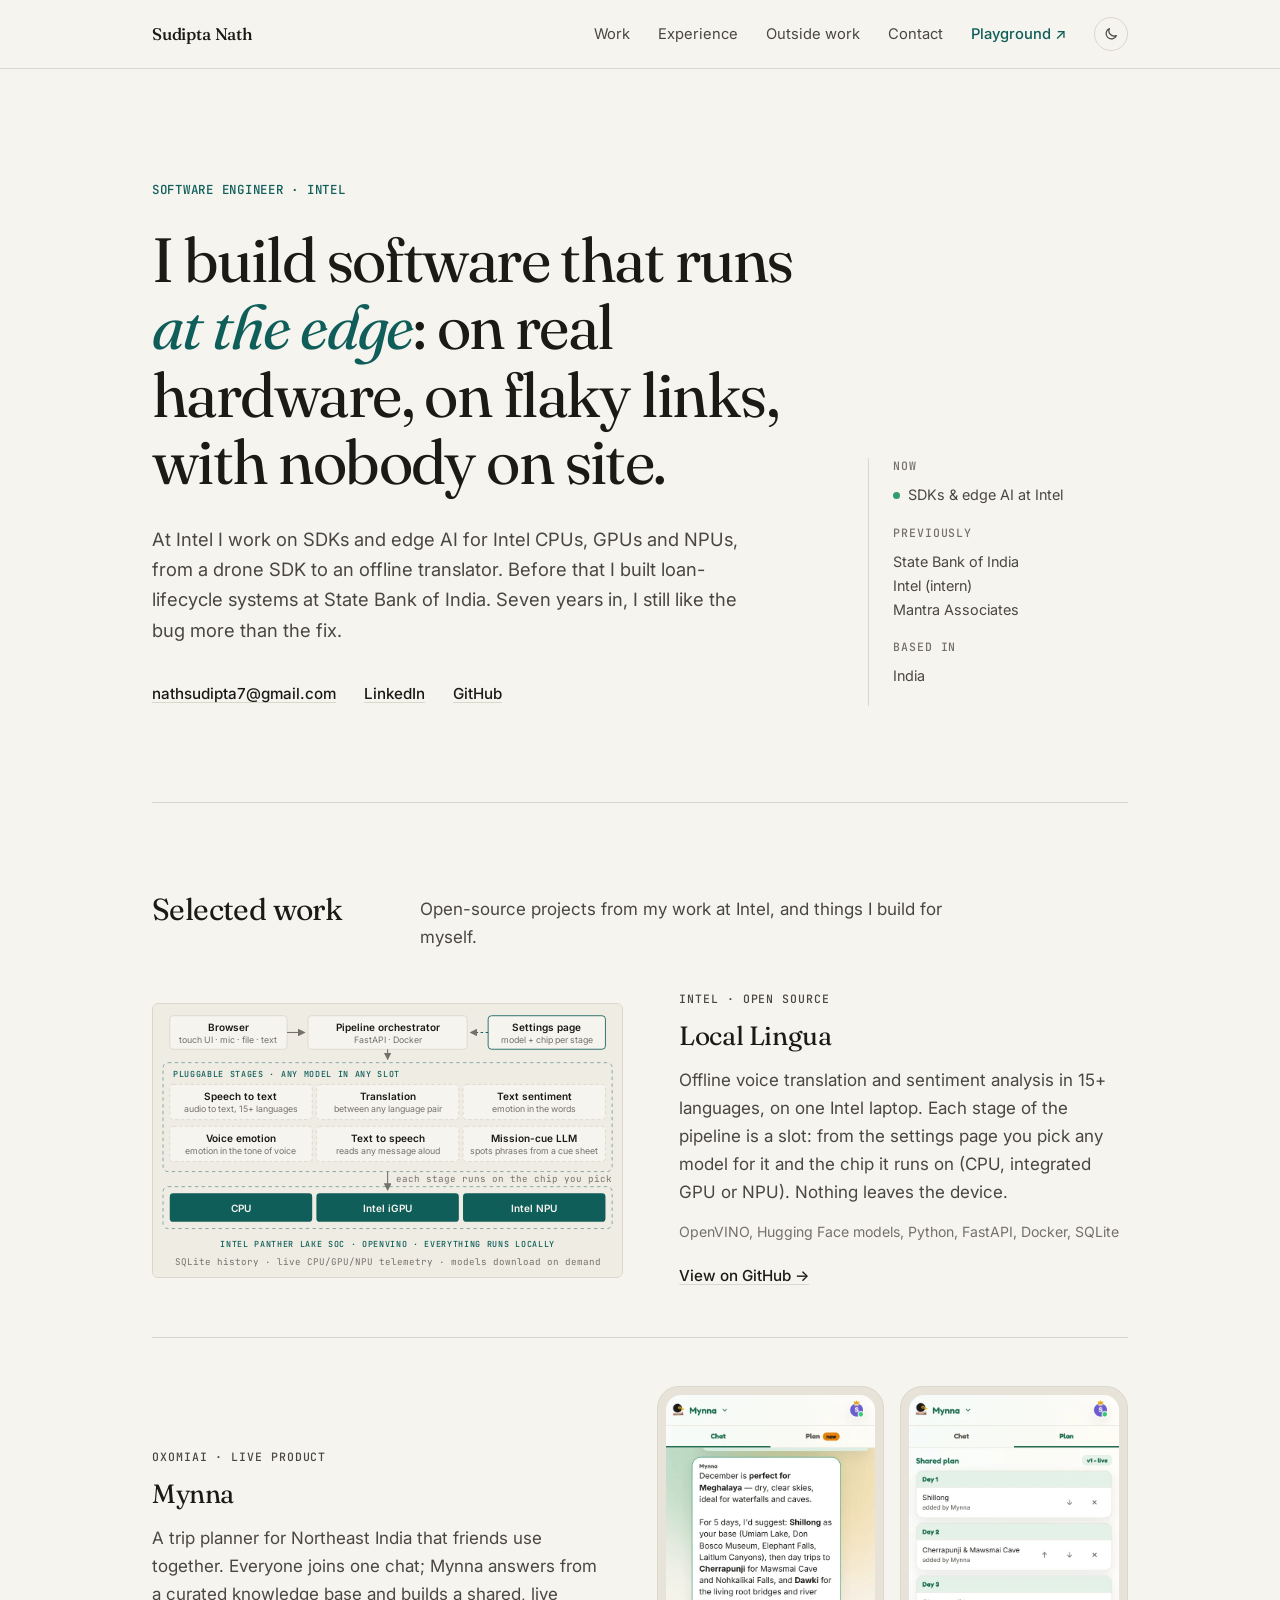
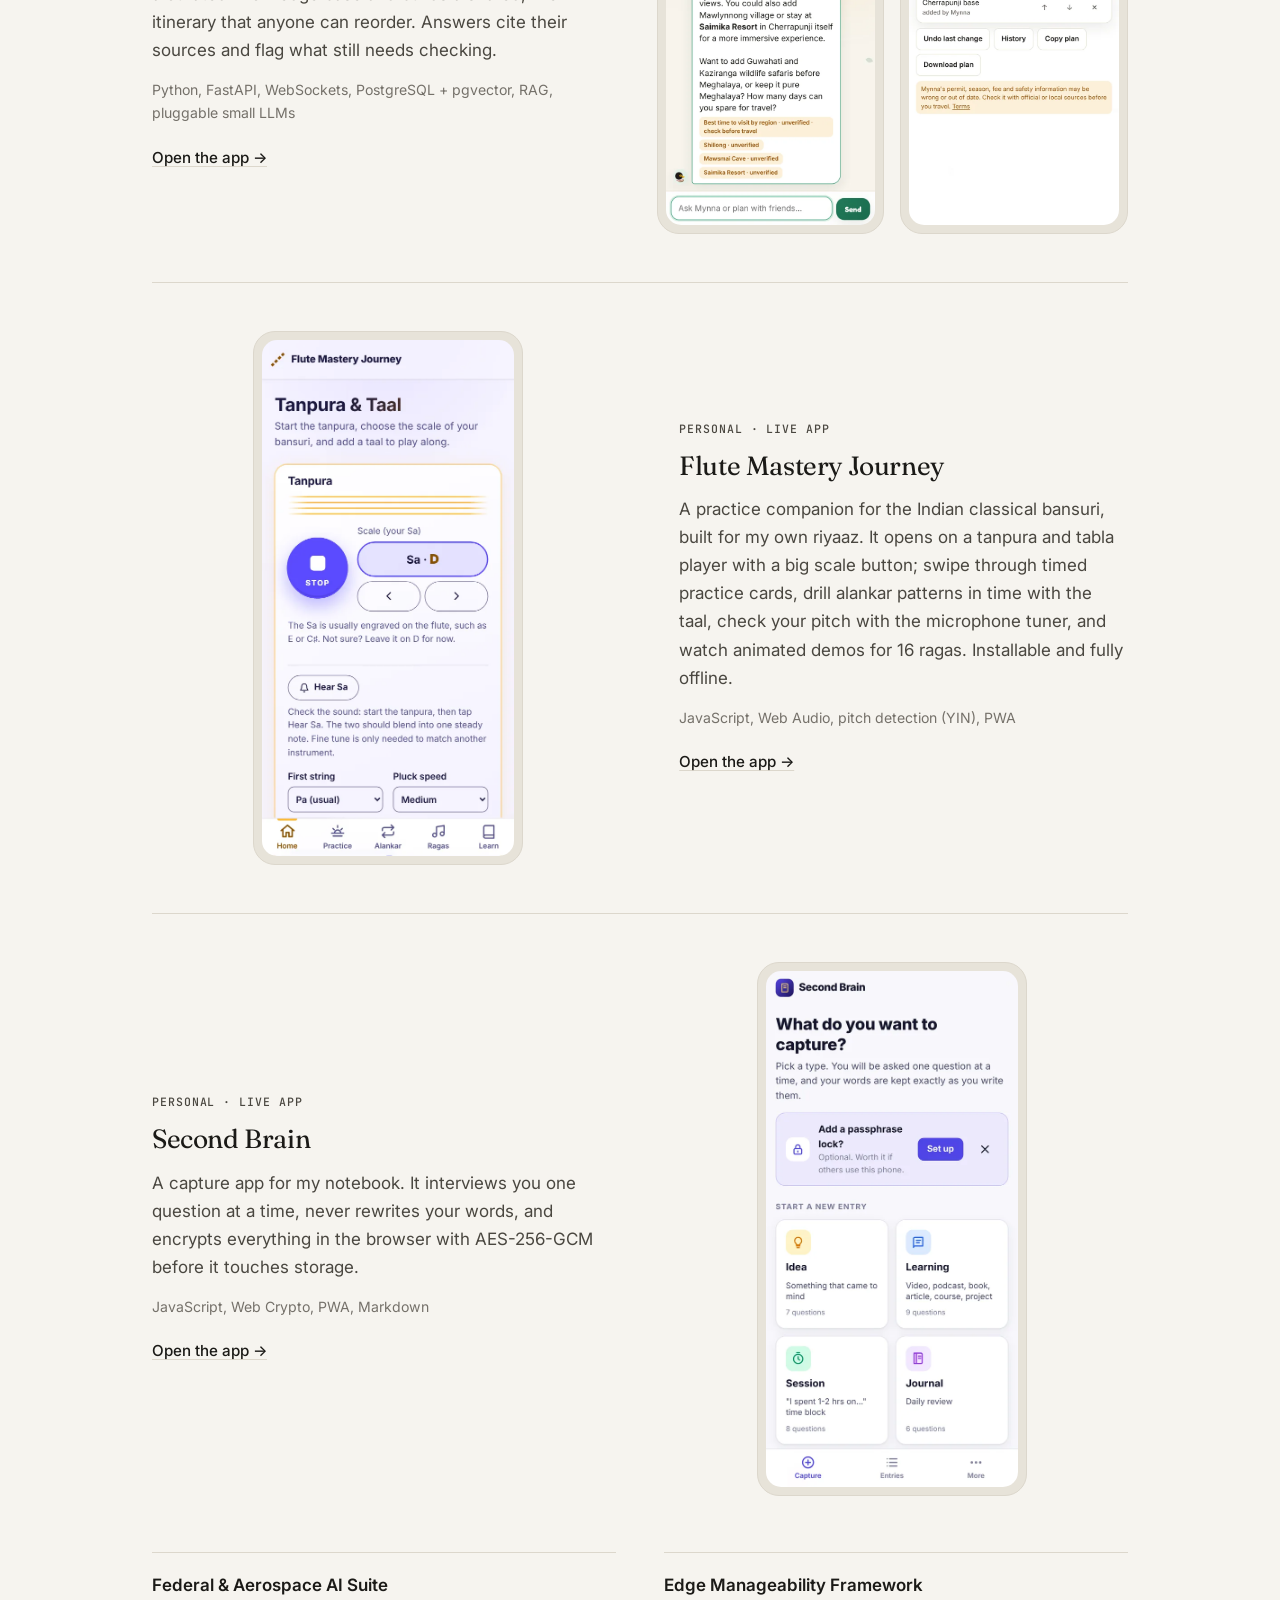
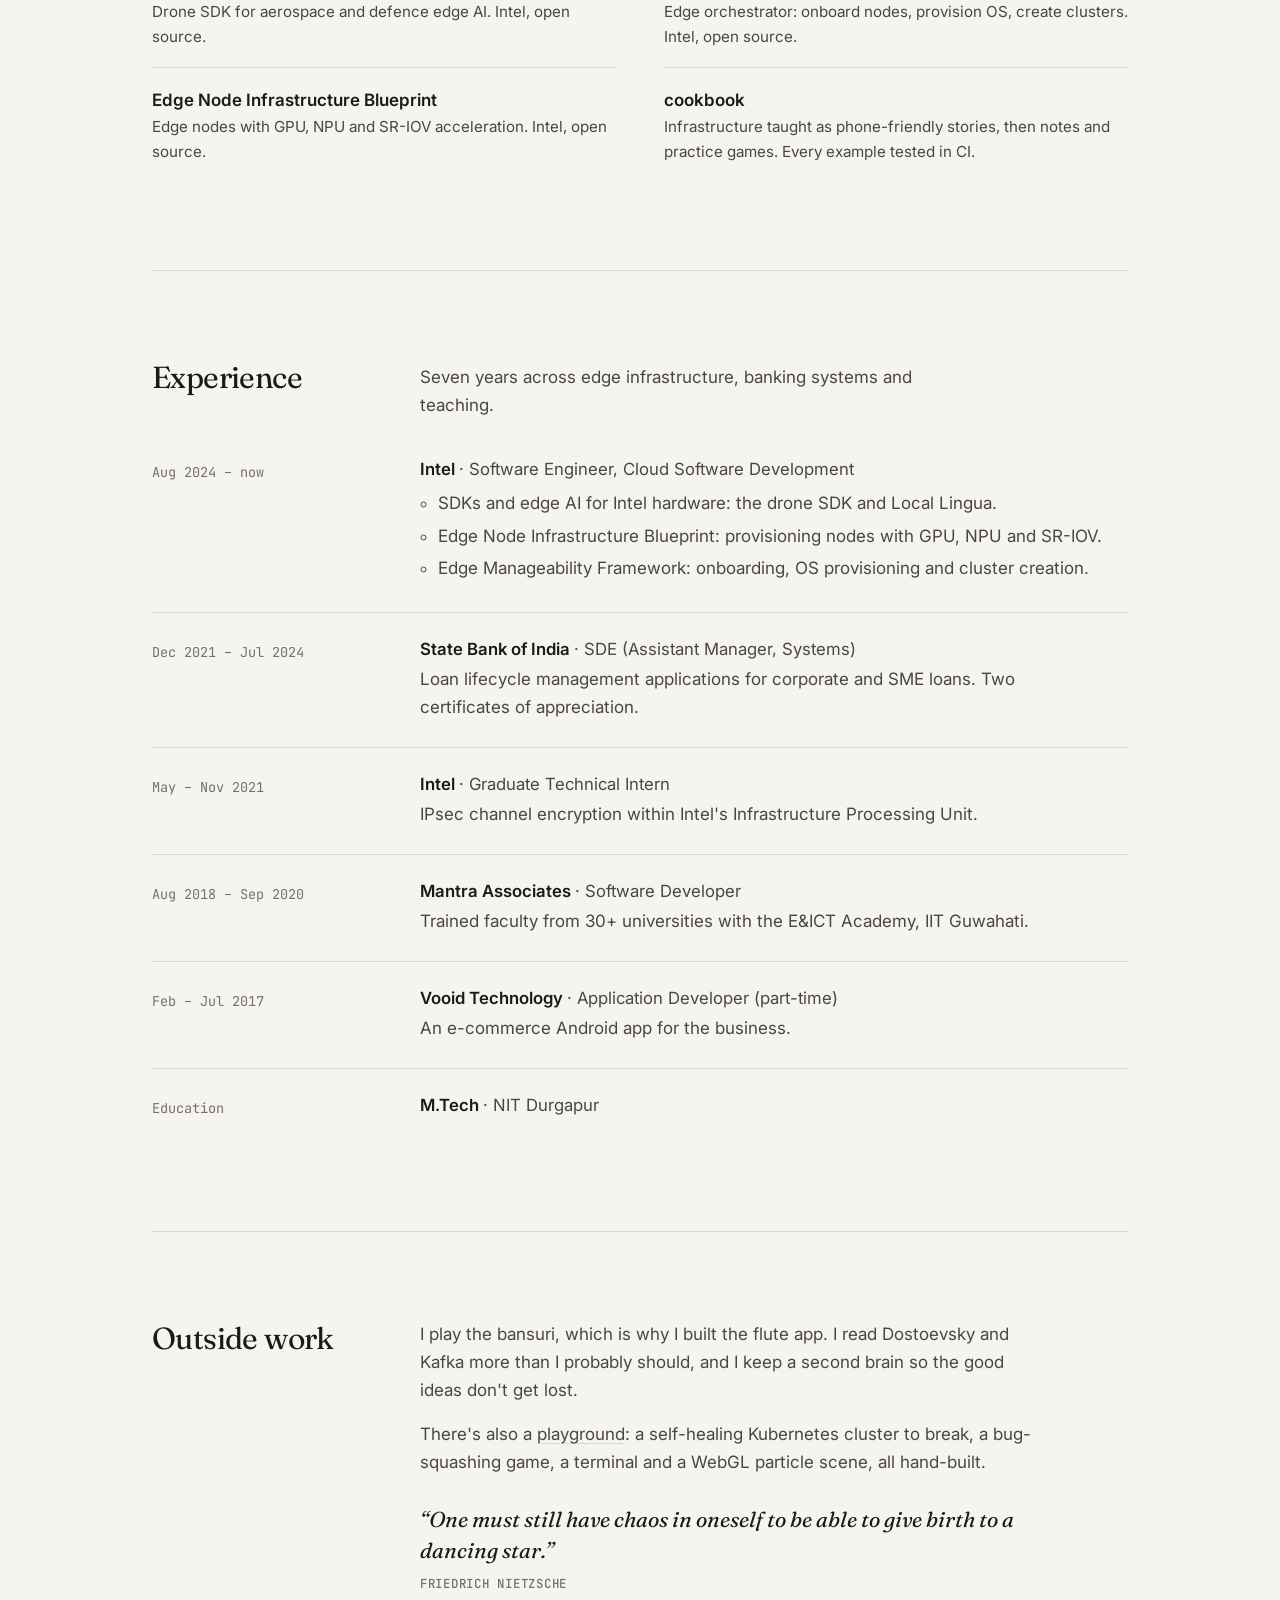
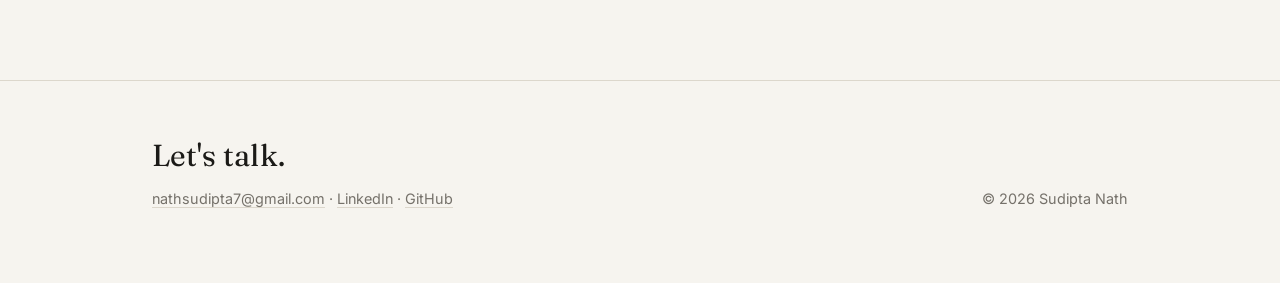
==== docs/index.html @ ad1156f2 "Update the Flute Mastery Journey card for the new app UI The flute app now opens on a Tanpura and Ta" ====
<!doctype html>
<html lang="en">
<head>
  <meta charset="utf-8">
  <meta name="viewport" content="width=device-width, initial-scale=1">
  <title>Sudipta Nath · Software Engineer</title>
  <script>
    // Old links to the games (/#game, /#k8s, ...) now live on the playground page.
    (function () {
      var h = location.hash.slice(1);
      if (["play", "game", "k8s", "terminal", "solver"].indexOf(h) !== -1) location.replace("play/#" + (h === "solver" ? "lab" : h));
      try { var t = localStorage.getItem("theme"); if (t) document.documentElement.dataset.theme = t; } catch (e) {}
      var r = document.documentElement; r.dataset.mode = (r.dataset.theme || (matchMedia("(prefers-color-scheme: dark)").matches ? "dark" : "light"));
    })();
  </script>
  <meta name="description" content="Sudipta Nath, software engineer at Intel building SDKs and edge AI for Intel hardware. Previously State Bank of India. Projects: Local Lingua, Mynna, Flute Mastery Journey, Second Brain.">
  <meta name="theme-color" content="#f6f4ef" media="(prefers-color-scheme: light)">
  <meta name="theme-color" content="#141412" media="(prefers-color-scheme: dark)">
  <link rel="canonical" href="https://xudipta.github.io/xudipta/">
  <meta property="og:type" content="website">
  <meta property="og:url" content="https://xudipta.github.io/xudipta/">
  <meta property="og:title" content="Sudipta Nath · Software Engineer">
  <meta property="og:description" content="I build software that runs at the edge: on real hardware, on flaky links, with nobody on site.">
  <meta property="og:image" content="https://xudipta.github.io/xudipta/og.jpg">
  <meta property="og:image:width" content="1200">
  <meta property="og:image:height" content="630">
  <meta name="twitter:card" content="summary_large_image">
  <link rel="icon" href="favicon.svg" type="image/svg+xml">
  <link rel="preconnect" href="https://fonts.googleapis.com">
  <link rel="preconnect" href="https://fonts.gstatic.com" crossorigin>
  <link rel="stylesheet" href="https://fonts.googleapis.com/css2?family=Fraunces:ital,opsz,wght@0,9..144,400;0,9..144,500;1,9..144,400&family=Inter:wght@400;500;600&family=JetBrains+Mono:wght@400;500&display=swap">
  <link rel="stylesheet" href="site.css?v=20261111">
</head>
<body>
<a class="skip" href="#work">Skip to content</a>
<header><div class="wrap">
  <a class="name" href="./">Sudipta Nath</a>
  <div class="nav-right">
    <nav aria-label="Sections">
      <a href="#work">Work</a><a href="#experience">Experience</a><a href="#outside">Outside work</a><a href="#contact">Contact</a>
      <a class="play-link" href="play/" data-play>Playground ↗</a>
    </nav>
    <button class="theme" type="button" aria-label="Toggle dark mode">
      <svg class="moon" viewBox="0 0 24 24" fill="none" stroke="currentColor" stroke-width="1.8" stroke-linecap="round" stroke-linejoin="round" aria-hidden="true"><path d="M20 14.5A8 8 0 0 1 9.5 4 8 8 0 1 0 20 14.5z"/></svg>
      <svg class="sun" viewBox="0 0 24 24" fill="none" stroke="currentColor" stroke-width="1.8" stroke-linecap="round" aria-hidden="true"><circle cx="12" cy="12" r="4"/><path d="M12 2v2M12 20v2M2 12h2M20 12h2M4.9 4.9l1.4 1.4M17.7 17.7l1.4 1.4M4.9 19.1l1.4-1.4M17.7 6.3l1.4-1.4"/></svg>
    </button>
  </div>
</div></header>

<main class="wrap">
  <div class="hero">
    <div>
      <p class="eyebrow">Software Engineer · Intel</p>
      <h1>I build software that runs <em>at the edge</em>: on real hardware, on flaky links, with nobody on site.</h1>
      <p class="lede">At Intel I work on SDKs and edge AI for Intel CPUs, GPUs and NPUs, from a drone SDK to an offline translator. Before that I built loan-lifecycle systems at State Bank of India. Seven years in, I still like the bug more than the fix.</p>
      <div class="links">
        <a href="mailto:nathsudipta7@gmail.com">nathsudipta7@gmail.com</a>
        <a href="https://www.linkedin.com/in/sudipta-nath-412833136/" rel="noopener">LinkedIn</a>
        <a href="https://github.com/xudipta" rel="noopener">GitHub</a>
      </div>
    </div>
    <aside class="now" aria-label="At a glance">
      <h2>Now</h2>
      <p><span class="dot"></span>SDKs &amp; edge AI at Intel</p>
      <h2>Previously</h2>
      <p>State Bank of India<br>Intel (intern)<br>Mantra Associates</p>
      <h2>Based in</h2>
      <p>India</p>
    </aside>
  </div>

  <section id="work">
    <div class="sec-head"><h2 class="title">Selected work</h2><p>Open-source projects from my work at Intel, and things I build for myself.</p></div>

    <article class="work">
      <figure class="shot">
<svg viewBox="0 0 560 326" role="img" aria-label="Local Lingua architecture: the browser talks to a FastAPI pipeline orchestrator in Docker. The orchestrator runs six pluggable stages: speech to text, translation, text sentiment, voice emotion, text to speech and a mission-cue LLM. From the settings page you choose any model for each stage and whether it runs on the CPU, the integrated GPU or the NPU of an Intel Panther Lake SoC, through OpenVINO.">
          <defs><marker id="arr" viewBox="0 0 8 8" refX="7" refY="4" markerWidth="7" markerHeight="7" orient="auto"><path class="dg-head" d="M0 0 8 4 0 8z"/></marker></defs>
          <rect class="dg-bg" width="560" height="326"/>
          <rect class="dg-box" x="20" y="14" width="140" height="40" rx="4"/><text class="dg-t" x="90" y="32" text-anchor="middle">Browser</text><text class="dg-s" x="90" y="46" text-anchor="middle">touch UI · mic · file · text</text>
          <rect class="dg-box" x="185" y="14" width="190" height="40" rx="4"/><text class="dg-t" x="280" y="32" text-anchor="middle">Pipeline orchestrator</text><text class="dg-s" x="280" y="46" text-anchor="middle">FastAPI · Docker</text>
          <rect class="dg-box dg-cfg" x="400" y="14" width="140" height="40" rx="4"/><text class="dg-t" x="470" y="32" text-anchor="middle">Settings page</text><text class="dg-s" x="470" y="46" text-anchor="middle">model + chip per stage</text>
          <g class="dg-line" marker-end="url(#arr)"><path d="M160 34 H181"/><path d="M280 54 V66"/><path d="M280 200 V222"/></g>
          <path class="dg-line dg-dash" marker-end="url(#arr)" d="M400 34 H379"/>
          <rect class="dg-soc" x="12" y="70" width="536" height="130" rx="6"/>
          <text class="dg-k" x="24" y="87">PLUGGABLE STAGES · ANY MODEL IN ANY SLOT</text>
          <rect class="dg-box dg-slot" x="20" y="96" width="170" height="42" rx="4"/><text class="dg-t" x="105" y="115" text-anchor="middle">Speech to text</text><text class="dg-s" x="105" y="129" text-anchor="middle">audio to text, 15+ languages</text>
          <rect class="dg-box dg-slot" x="195" y="96" width="170" height="42" rx="4"/><text class="dg-t" x="280" y="115" text-anchor="middle">Translation</text><text class="dg-s" x="280" y="129" text-anchor="middle">between any language pair</text>
          <rect class="dg-box dg-slot" x="370" y="96" width="170" height="42" rx="4"/><text class="dg-t" x="455" y="115" text-anchor="middle">Text sentiment</text><text class="dg-s" x="455" y="129" text-anchor="middle">emotion in the words</text>
          <rect class="dg-box dg-slot" x="20" y="146" width="170" height="42" rx="4"/><text class="dg-t" x="105" y="165" text-anchor="middle">Voice emotion</text><text class="dg-s" x="105" y="179" text-anchor="middle">emotion in the tone of voice</text>
          <rect class="dg-box dg-slot" x="195" y="146" width="170" height="42" rx="4"/><text class="dg-t" x="280" y="165" text-anchor="middle">Text to speech</text><text class="dg-s" x="280" y="179" text-anchor="middle">reads any message aloud</text>
          <rect class="dg-box dg-slot" x="370" y="146" width="170" height="42" rx="4"/><text class="dg-t" x="455" y="165" text-anchor="middle">Mission-cue LLM</text><text class="dg-s" x="455" y="179" text-anchor="middle">spots phrases from a cue sheet</text>
          <text class="dg-note" x="290" y="212">each stage runs on the chip you pick</text>
          <rect class="dg-out" x="20" y="226" width="170" height="34" rx="4"/><text class="dg-to" x="105" y="248" text-anchor="middle">CPU</text>
          <rect class="dg-out" x="195" y="226" width="170" height="34" rx="4"/><text class="dg-to" x="280" y="248" text-anchor="middle">Intel iGPU</text>
          <rect class="dg-out" x="370" y="226" width="170" height="34" rx="4"/><text class="dg-to" x="455" y="248" text-anchor="middle">Intel NPU</text>
          <rect class="dg-soc" x="12" y="218" width="536" height="50" rx="6"/>
          <text class="dg-k" x="280" y="290" text-anchor="middle">INTEL PANTHER LAKE SOC · OPENVINO · EVERYTHING RUNS LOCALLY</text>
          <text class="dg-note" x="280" y="312" text-anchor="middle">SQLite history · live CPU/GPU/NPU telemetry · models download on demand</text>
          </svg>
      </figure>
      <div>
        <p class="kind">Intel · open source</p>
        <h3>Local Lingua</h3>
        <p>Offline voice translation and sentiment analysis in 15+ languages, on one Intel laptop. Each stage of the pipeline is a slot: from the settings page you pick any model for it and the chip it runs on (CPU, integrated GPU or NPU). Nothing leaves the device.</p>
        <p class="stack">OpenVINO, Hugging Face models, Python, FastAPI, Docker, SQLite</p>
        <a class="go" href="https://github.com/open-edge-platform/edge-developer-kit-reference-scripts/tree/main/samples/ai/local-lingua" rel="noopener">View on GitHub →</a>
      </div>
    </article>

    <article class="work flip">
      <div class="shot duo">
        <figure class="shot phone"><img class="lt" src="img/mynna-chat-light.webp" width="560" height="1147" loading="lazy" alt="Mynna suggesting a five-day Meghalaya trip in December, with its sources flagged"><img class="dk" src="img/mynna-chat-dark.webp" width="560" height="1147" loading="lazy" alt="Mynna suggesting a five-day Meghalaya trip in December, with its sources flagged"></figure>
        <figure class="shot phone"><img class="lt" src="img/mynna-plan-light.webp" width="560" height="1147" loading="lazy" alt="Mynna's shared trip plan, editable by everyone in the trip"><img class="dk" src="img/mynna-plan-dark.webp" width="560" height="1147" loading="lazy" alt="Mynna's shared trip plan, editable by everyone in the trip"></figure>
      </div>
      <div>
        <p class="kind">OxomiAi · live product</p>
        <h3>Mynna</h3>
        <p>A trip planner for Northeast India that friends use together. Everyone joins one chat; Mynna answers from a curated knowledge base and builds a shared, live itinerary that anyone can reorder. Answers cite their sources and flag what still needs checking.</p>
        <p class="stack">Python, FastAPI, WebSockets, PostgreSQL + pgvector, RAG, pluggable small LLMs</p>
        <a class="go" href="https://trip.mynna.chat" rel="noopener">Open the app →</a>
      </div>
    </article>

    <article class="work">
      <figure class="shot phone"><img class="lt" src="img/flute-light.webp" width="560" height="1147" loading="lazy" alt="Flute Mastery Journey on a phone: the Tanpura and Taal player, with a large Stop button, the scale selector and the bottom tab bar"><img class="dk" src="img/flute-dark.webp" width="560" height="1147" loading="lazy" alt="Flute Mastery Journey on a phone: the Tanpura and Taal player, with a large Stop button, the scale selector and the bottom tab bar"></figure>
      <div>
        <p class="kind">Personal · live app</p>
        <h3>Flute Mastery Journey</h3>
        <p>A practice companion for the Indian classical bansuri, built for my own riyaaz. It opens on a tanpura and tabla player with a big scale button; swipe through timed practice cards, drill alankar patterns in time with the taal, check your pitch with the microphone tuner, and watch animated demos for 16 ragas. Installable and fully offline.</p>
        <p class="stack">JavaScript, Web Audio, pitch detection (YIN), PWA</p>
        <a class="go" href="https://xudipta.github.io/Flute-Mastery-Journey/" rel="noopener">Open the app →</a>
      </div>
    </article>

    <article class="work flip">
      <figure class="shot phone"><img class="lt" src="img/second-brain-light.webp" width="560" height="1147" loading="lazy" alt="Second Brain on a phone: pick a type of entry to capture, with an optional passphrase lock"><img class="dk" src="img/second-brain-dark.webp" width="560" height="1147" loading="lazy" alt="Second Brain on a phone: pick a type of entry to capture, with an optional passphrase lock"></figure>
      <div>
        <p class="kind">Personal · live app</p>
        <h3>Second Brain</h3>
        <p>A capture app for my notebook. It interviews you one question at a time, never rewrites your words, and encrypts everything in the browser with AES-256-GCM before it touches storage.</p>
        <p class="stack">JavaScript, Web Crypto, PWA, Markdown</p>
        <a class="go" href="https://xudipta.github.io/second-brain-app/" rel="noopener">Open the app →</a>
      </div>
    </article>

    <div class="more">
      <a href="https://github.com/open-edge-platform/federal-and-aerospace-ai-suite" rel="noopener"><b>Federal &amp; Aerospace AI Suite</b><span>Drone SDK for aerospace and defence edge AI. Intel, open source.</span></a>
      <a href="https://github.com/open-edge-platform/edge-manageability-framework" rel="noopener"><b>Edge Manageability Framework</b><span>Edge orchestrator: onboard nodes, provision OS, create clusters. Intel, open source.</span></a>
      <a href="https://github.com/open-edge-platform/edge-node-infrastructure-blueprint" rel="noopener"><b>Edge Node Infrastructure Blueprint</b><span>Edge nodes with GPU, NPU and SR-IOV acceleration. Intel, open source.</span></a>
      <a href="https://xudipta.github.io/cookbook/" rel="noopener"><b>cookbook</b><span>Infrastructure taught as phone-friendly stories, then notes and practice games. Every example tested in CI.</span></a>
    </div>
  </section>

  <section id="experience">
    <div class="sec-head"><h2 class="title">Experience</h2><p>Seven years across edge infrastructure, banking systems and teaching.</p></div>
    <ol class="roles">
      <li class="role"><div class="when">Aug 2024 – now</div><div>
        <h3>Intel <span>· Software Engineer, Cloud Software Development</span></h3>
        <ul>
          <li>SDKs and edge AI for Intel hardware: the drone SDK and Local Lingua.</li>
          <li>Edge Node Infrastructure Blueprint: provisioning nodes with GPU, NPU and SR-IOV.</li>
          <li>Edge Manageability Framework: onboarding, OS provisioning and cluster creation.</li>
        </ul></div></li>
      <li class="role"><div class="when">Dec 2021 – Jul 2024</div><div>
        <h3>State Bank of India <span>· SDE (Assistant Manager, Systems)</span></h3>
        <p>Loan lifecycle management applications for corporate and SME loans. Two certificates of appreciation.</p></div></li>
      <li class="role"><div class="when">May – Nov 2021</div><div>
        <h3>Intel <span>· Graduate Technical Intern</span></h3>
        <p>IPsec channel encryption within Intel's Infrastructure Processing Unit.</p></div></li>
      <li class="role"><div class="when">Aug 2018 – Sep 2020</div><div>
        <h3>Mantra Associates <span>· Software Developer</span></h3>
        <p>Trained faculty from 30+ universities with the E&amp;ICT Academy, IIT Guwahati.</p></div></li>
      <li class="role"><div class="when">Feb – Jul 2017</div><div>
        <h3>Vooid Technology <span>· Application Developer (part-time)</span></h3>
        <p>An e-commerce Android app for the business.</p></div></li>
      <li class="role"><div class="when">Education</div><div>
        <h3>M.Tech <span>· NIT Durgapur</span></h3></div></li>
    </ol>
  </section>

  <section id="outside">
    <div class="outside">
      <h2 class="title">Outside work</h2>
      <div>
        <p>I play the bansuri, which is why I built the flute app. I read Dostoevsky and Kafka more than I probably should, and I keep a second brain so the good ideas don't get lost.</p>
        <p>There's also a <a href="play/" data-play>playground</a>: a self-healing Kubernetes cluster to break, a bug-squashing game, a terminal and a WebGL particle scene, all hand-built.</p>
        <blockquote>“One must still have chaos in oneself to be able to give birth to a dancing star.”<cite>Friedrich Nietzsche</cite></blockquote>
      </div>
    </div>
  </section>
</main>

<footer id="contact"><div class="wrap">
  <div><h2>Let's talk.</h2><a href="mailto:nathsudipta7@gmail.com">nathsudipta7@gmail.com</a> · <a href="https://www.linkedin.com/in/sudipta-nath-412833136/" rel="noopener">LinkedIn</a> · <a href="https://github.com/xudipta" rel="noopener">GitHub</a></div>
  <div style="align-self:end">© 2026 Sudipta Nath</div>
</div></footer>

<script>
  (function () {
    var root = document.documentElement, btn = document.querySelector(".theme");
    var dark = function () { return root.dataset.theme ? root.dataset.theme === "dark" : matchMedia("(prefers-color-scheme: dark)").matches; };
    var paint = function () { root.dataset.mode = dark() ? "dark" : "light"; btn.setAttribute("aria-pressed", String(dark())); };
    paint();
    matchMedia("(prefers-color-scheme: dark)").addEventListener("change", paint);
    btn.addEventListener("click", function () {
      root.dataset.theme = dark() ? "light" : "dark";
      try { localStorage.setItem("theme", root.dataset.theme); } catch (e) {}
      paint();
    });
    // Fade out before entering the playground, which has its own dark theme.
    var reduce = matchMedia("(prefers-reduced-motion: reduce)").matches;
    document.querySelectorAll("[data-play]").forEach(function (a) {
      a.addEventListener("click", function (e) {
        if (reduce || e.metaKey || e.ctrlKey || e.shiftKey) return;
        e.preventDefault();
        document.body.classList.add("leaving");
        setTimeout(function () { location.href = a.href; }, 280);
      });
    });
    // Coming back with the browser's Back button restores the page from cache: undo the fade.
    addEventListener("pageshow", function () { document.body.classList.remove("leaving"); });
  })();
</script>
</body>
</html>
---- docs/site.css ----
/* Main site: editorial, light by default with a dark theme. The playground (play/) has its own styles. */
:root {
  --paper: #f6f4ef; --paper-2: #efece4; --ink: #1b1a17; --ink-2: #4a4740; --muted: #75716a;
  --rule: #dcd7cc; --accent: #0f5e5a; --live: #2f9e6a; --frame: #e7e3d9;
  --serif: "Fraunces", Georgia, serif; --sans: "Inter", system-ui, sans-serif; --mono: "JetBrains Mono", ui-monospace, monospace;
  color-scheme: light;
}
@media (prefers-color-scheme: dark) {
  :root:not([data-theme="light"]) {
    --paper: #141412; --paper-2: #1c1c19; --ink: #ecebe6; --ink-2: #b4b1a8; --muted: #8c897f;
    --rule: #2e2d29; --accent: #5fb3a9; --frame: #24231f; color-scheme: dark;
  }
}
:root[data-theme="dark"] {
  --paper: #141412; --paper-2: #1c1c19; --ink: #ecebe6; --ink-2: #b4b1a8; --muted: #8c897f;
  --rule: #2e2d29; --accent: #5fb3a9; --frame: #24231f; color-scheme: dark;
}

* { box-sizing: border-box; }
html { scroll-behavior: smooth; }
body { margin: 0; background: var(--paper); color: var(--ink); font: 400 17px/1.65 var(--sans); -webkit-font-smoothing: antialiased; transition: opacity .3s ease; }
body.leaving { opacity: 0; }
a { color: inherit; text-decoration-color: var(--rule); text-underline-offset: 3px; }
a:hover { color: var(--accent); text-decoration-color: currentColor; }
a:focus-visible, button:focus-visible { outline: 2px solid var(--accent); outline-offset: 3px; border-radius: 2px; }
.wrap { max-width: 1040px; margin: 0 auto; padding: 0 32px; }
.skip { position: absolute; left: -9999px; }
.skip:focus { left: 16px; top: 12px; background: var(--paper); padding: 6px 10px; z-index: 10; }

/* nav */
header { border-bottom: 1px solid var(--rule); }
header .wrap { display: flex; align-items: center; justify-content: space-between; height: 68px; gap: 24px; }
.name { font: 500 1.05rem var(--serif); text-decoration: none; letter-spacing: -0.01em; }
.nav-right { display: flex; align-items: center; gap: 28px; }
nav { display: flex; gap: 28px; font-size: 0.92rem; color: var(--ink-2); }
nav a { text-decoration: none; }
.play-link { color: var(--accent); font-weight: 500; }
.theme { display: grid; place-items: center; width: 34px; height: 34px; padding: 0; border: 1px solid var(--rule); border-radius: 50%; background: none; color: var(--ink-2); cursor: pointer; }
.theme:hover { color: var(--accent); border-color: var(--accent); }
.theme svg { width: 16px; height: 16px; }
.theme .sun { display: none; }
[data-mode="dark"] .theme .sun { display: block; }
[data-mode="dark"] .theme .moon { display: none; }

/* hero */
.hero { padding: 112px 0 96px; display: grid; grid-template-columns: 1fr 260px; gap: 64px; align-items: end; }
.eyebrow { font: 500 0.78rem var(--mono); letter-spacing: 0.06em; text-transform: uppercase; color: var(--accent); margin: 0 0 28px; }
h1 { font: 400 clamp(2.4rem, 5.2vw, 3.9rem)/1.08 var(--serif); letter-spacing: -0.025em; margin: 0 0 28px; }
h1 em { font-style: italic; color: var(--accent); }
.lede { font-size: 1.15rem; color: var(--ink-2); max-width: 600px; margin: 0 0 36px; }
.links { display: flex; flex-wrap: wrap; gap: 10px 28px; font-size: 0.95rem; }
.links a { font-weight: 500; }
.now { border-left: 1px solid var(--rule); padding-left: 24px; font-size: 0.9rem; color: var(--ink-2); }
.now h2 { font: 500 0.72rem var(--mono); letter-spacing: 0.08em; text-transform: uppercase; color: var(--muted); margin: 0 0 10px; }
.now p { margin: 0 0 18px; }
.dot { display: inline-block; width: 7px; height: 7px; border-radius: 50%; background: var(--live); margin-right: 8px; vertical-align: 1px; }

/* sections */
section { padding: 88px 0; border-top: 1px solid var(--rule); }
.sec-head { display: grid; grid-template-columns: 220px 1fr; gap: 48px; margin-bottom: 40px; }
h2.title { font: 400 1.9rem/1.2 var(--serif); letter-spacing: -0.02em; margin: 0; }
.sec-head p { margin: 4px 0 0; color: var(--ink-2); max-width: 560px; }

/* work */
.work { display: grid; grid-template-columns: 1.05fr 1fr; gap: 56px; align-items: center; padding: 48px 0; border-top: 1px solid var(--rule); }
.work:first-of-type { border-top: 0; padding-top: 0; }
.work.flip { grid-template-columns: 1fr 1.05fr; }
.work.flip .shot { order: 2; }
.shot { background: var(--paper-2); border: 1px solid var(--rule); border-radius: 6px; overflow: hidden; margin: 0; }
.shot img { display: block; width: 100%; height: auto; }
.shot img.dk, [data-mode="dark"] .shot img.lt { display: none; }
[data-mode="dark"] .shot img.dk { display: block; }
.shot.phone { max-width: 270px; margin: 0 auto; border-radius: 22px; padding: 8px; background: var(--frame); }
.shot.phone img { border-radius: 15px; }
.shot.duo { display: grid; grid-template-columns: 1fr 1fr; gap: 16px; background: none; border: 0; border-radius: 0; }
.shot.duo .shot.phone { max-width: none; margin: 0; }
.shot svg { display: block; width: 100%; height: auto; }
.kind { font: 500 0.72rem var(--mono); letter-spacing: 0.08em; text-transform: uppercase; color: var(--muted); margin: 0 0 10px; }
.work h3 { font: 400 1.65rem/1.2 var(--serif); letter-spacing: -0.015em; margin: 0 0 14px; }
.work p { margin: 0 0 14px; color: var(--ink-2); }
.work .stack { font-size: 0.88rem; color: var(--muted); margin-bottom: 18px; }
.go { font-weight: 500; font-size: 0.95rem; }

/* pipeline diagram (Local Lingua) */
.dg-bg { fill: var(--paper-2); }
.dg-box { fill: var(--paper); stroke: var(--rule); }
.dg-out { fill: var(--accent); }
.dg-t { fill: var(--ink); font: 600 12px var(--sans); }
.dg-s { fill: var(--muted); font: 400 10.5px var(--sans); }
.dg-to { fill: var(--paper); font: 600 12px var(--sans); }
.dg-so { fill: var(--paper); opacity: .8; font: 400 10.5px var(--sans); }
.dg-line { stroke: var(--muted); stroke-width: 1.3; fill: none; }
.dg-head { fill: var(--muted); }
.dg-note { fill: var(--muted); font: 400 11px var(--mono); }
.dg-soc { fill: none; stroke: var(--accent); stroke-dasharray: 4 4; opacity: .55; }
.dg-slot { stroke-dasharray: 4 3; }
.dg-cfg { stroke: var(--accent); }
.dg-dash { stroke: var(--accent); stroke-dasharray: 3 3; }
.dg-k { fill: var(--accent); font: 500 10px var(--mono); letter-spacing: .08em; }

/* more work */
.more { display: grid; grid-template-columns: repeat(2, 1fr); gap: 0 48px; margin-top: 8px; }
.more a { display: block; padding: 18px 0; border-top: 1px solid var(--rule); text-decoration: none; }
.more b { font-weight: 600; }
.more span { display: block; color: var(--ink-2); font-size: 0.95rem; }

/* experience */
.roles { list-style: none; margin: 0; padding: 0; }
.role { display: grid; grid-template-columns: 220px 1fr; gap: 48px; padding: 26px 0; border-top: 1px solid var(--rule); }
.role:first-child { border-top: 0; padding-top: 0; }
.when { font: 400 0.85rem var(--mono); color: var(--muted); padding-top: 4px; }
.role h3 { font: 600 1.05rem var(--sans); margin: 0; }
.role h3 span { font-weight: 400; color: var(--ink-2); }
.role p { margin: 6px 0 0; color: var(--ink-2); max-width: 640px; }
.role ul { margin: 10px 0 0; padding-left: 18px; color: var(--ink-2); }
.role li { margin: 4px 0; }

/* outside */
.outside { display: grid; grid-template-columns: 220px 1fr; gap: 48px; }
.outside p { margin: 0 0 16px; max-width: 620px; color: var(--ink-2); }
blockquote { margin: 28px 0 0; padding: 0; font: italic 400 1.35rem/1.45 var(--serif); color: var(--ink); max-width: 620px; }
blockquote cite { display: block; margin-top: 8px; font: normal 500 0.78rem var(--mono); letter-spacing: 0.06em; text-transform: uppercase; color: var(--muted); }

footer { border-top: 1px solid var(--rule); padding: 56px 0 72px; }
footer .wrap { display: flex; justify-content: space-between; flex-wrap: wrap; gap: 16px; font-size: 0.9rem; color: var(--muted); }
footer h2 { font: 400 1.9rem/1.2 var(--serif); color: var(--ink); margin: 0 0 14px; }

@media (max-width: 820px) {
  body { font-size: 16px; }
  .wrap { padding: 0 20px; }
  nav a:not(.play-link) { display: none; }
  .nav-right { gap: 16px; }
  .hero { grid-template-columns: 1fr; padding: 72px 0 64px; gap: 40px; }
  .now { border-left: 0; border-top: 1px solid var(--rule); padding: 24px 0 0; }
  section { padding: 64px 0; }
  .sec-head, .role, .outside { grid-template-columns: 1fr; gap: 6px; }
  .work, .work.flip { grid-template-columns: 1fr; gap: 28px; }
  .work.flip .shot { order: 0; }
  .more { grid-template-columns: 1fr; }
}
@media (prefers-reduced-motion: reduce) {
  html { scroll-behavior: auto; }
  body { transition: none; }
}
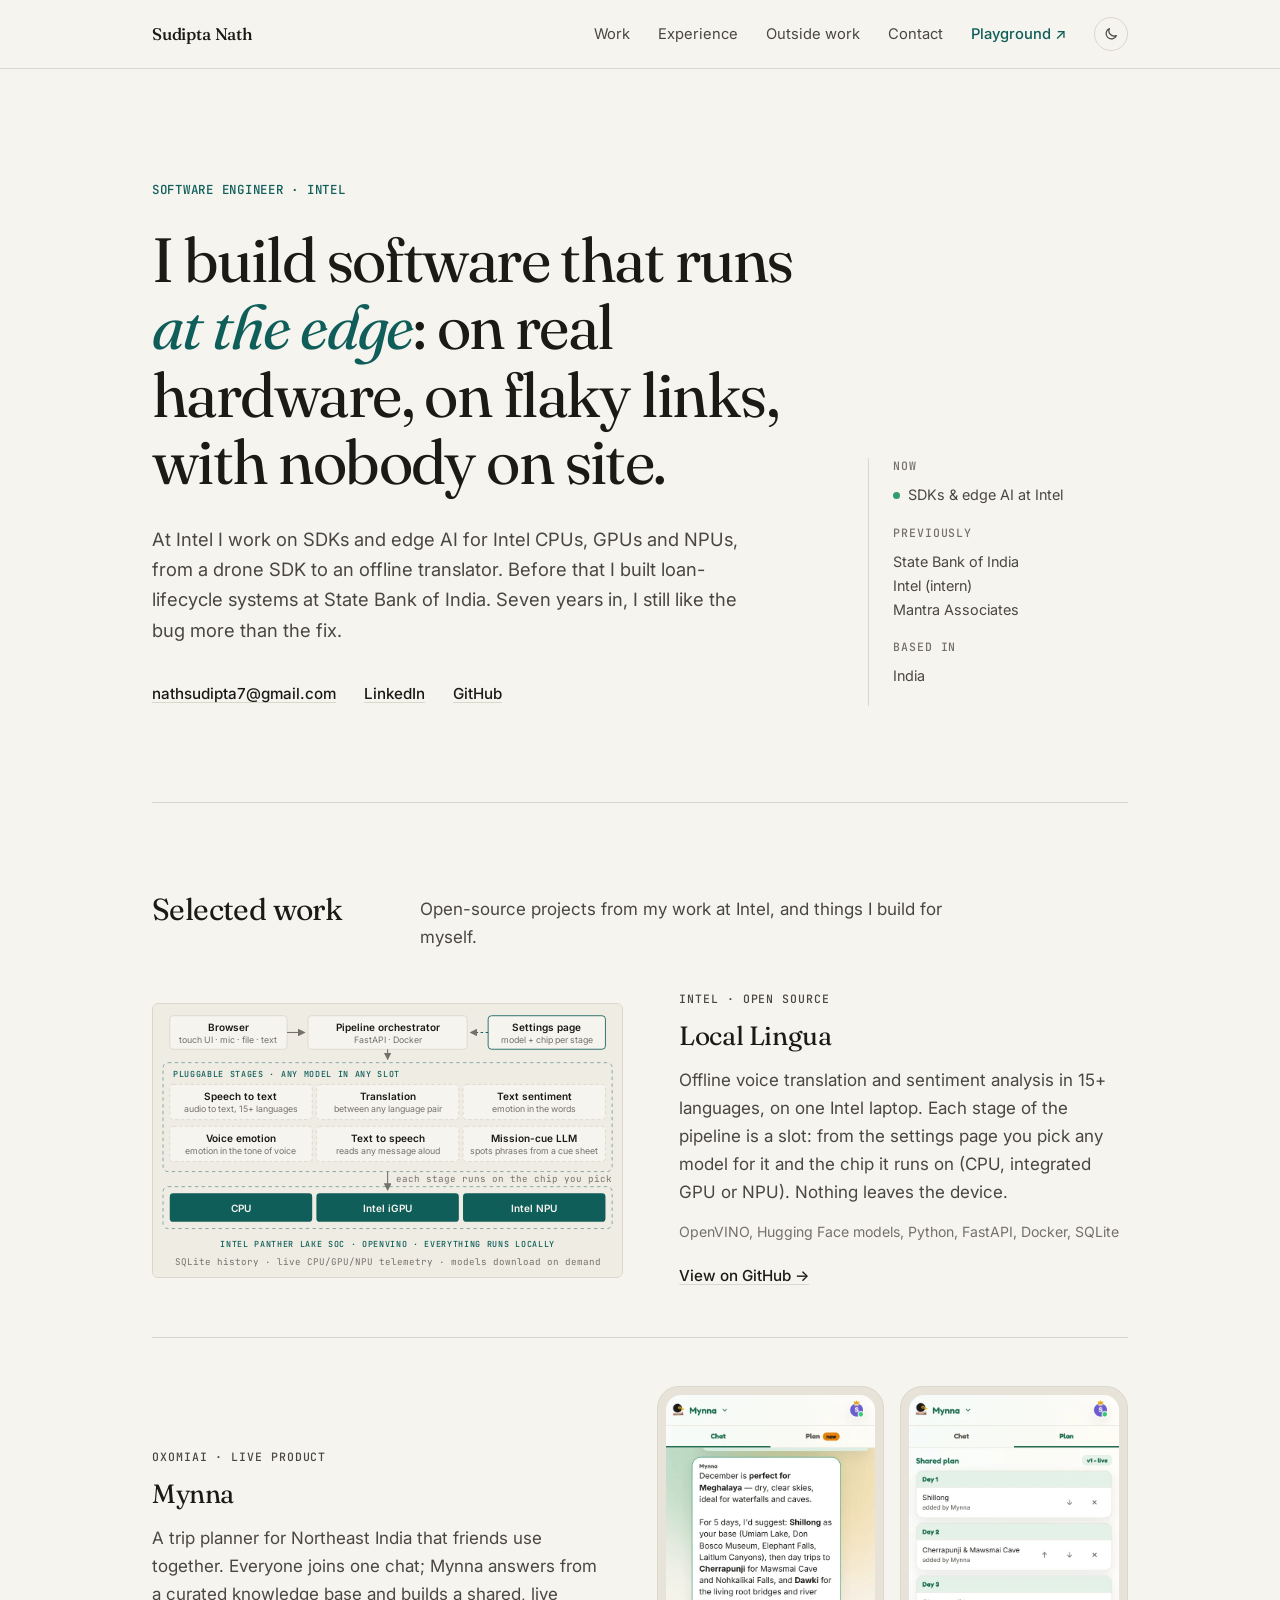
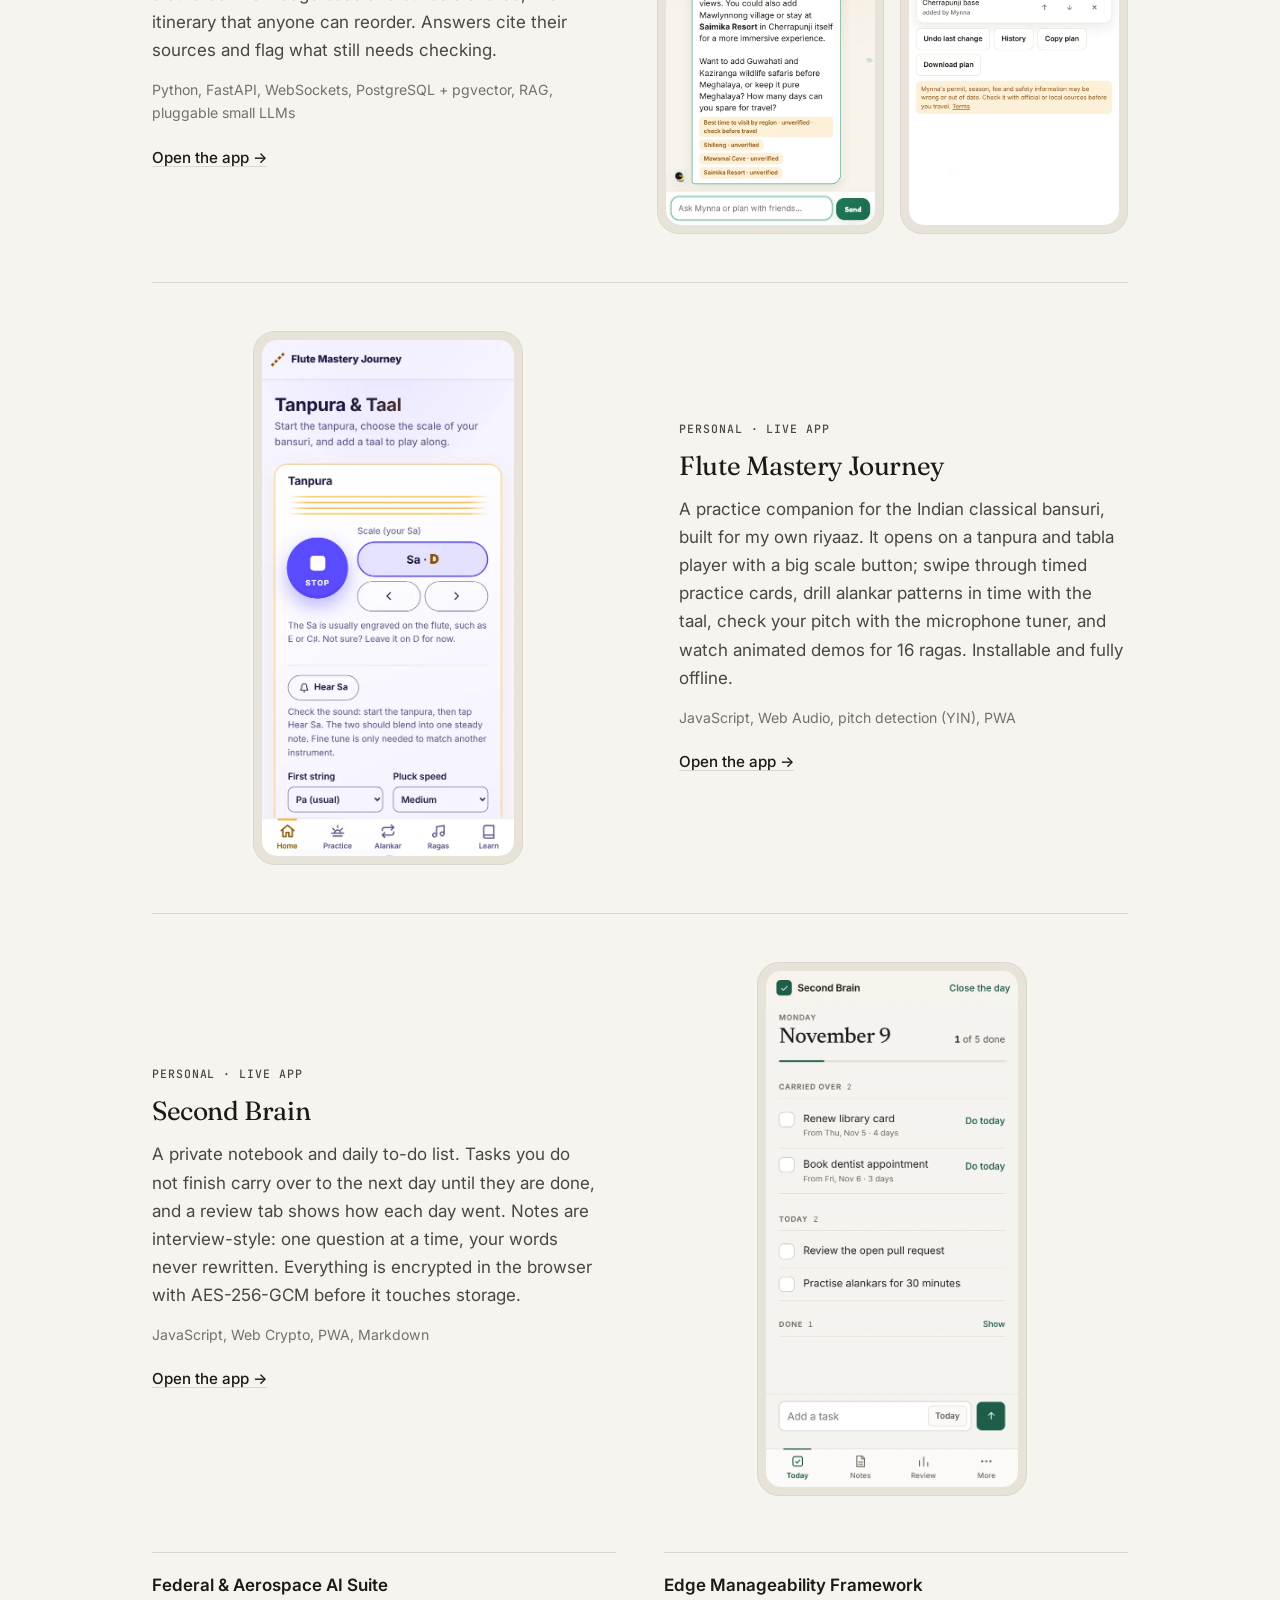
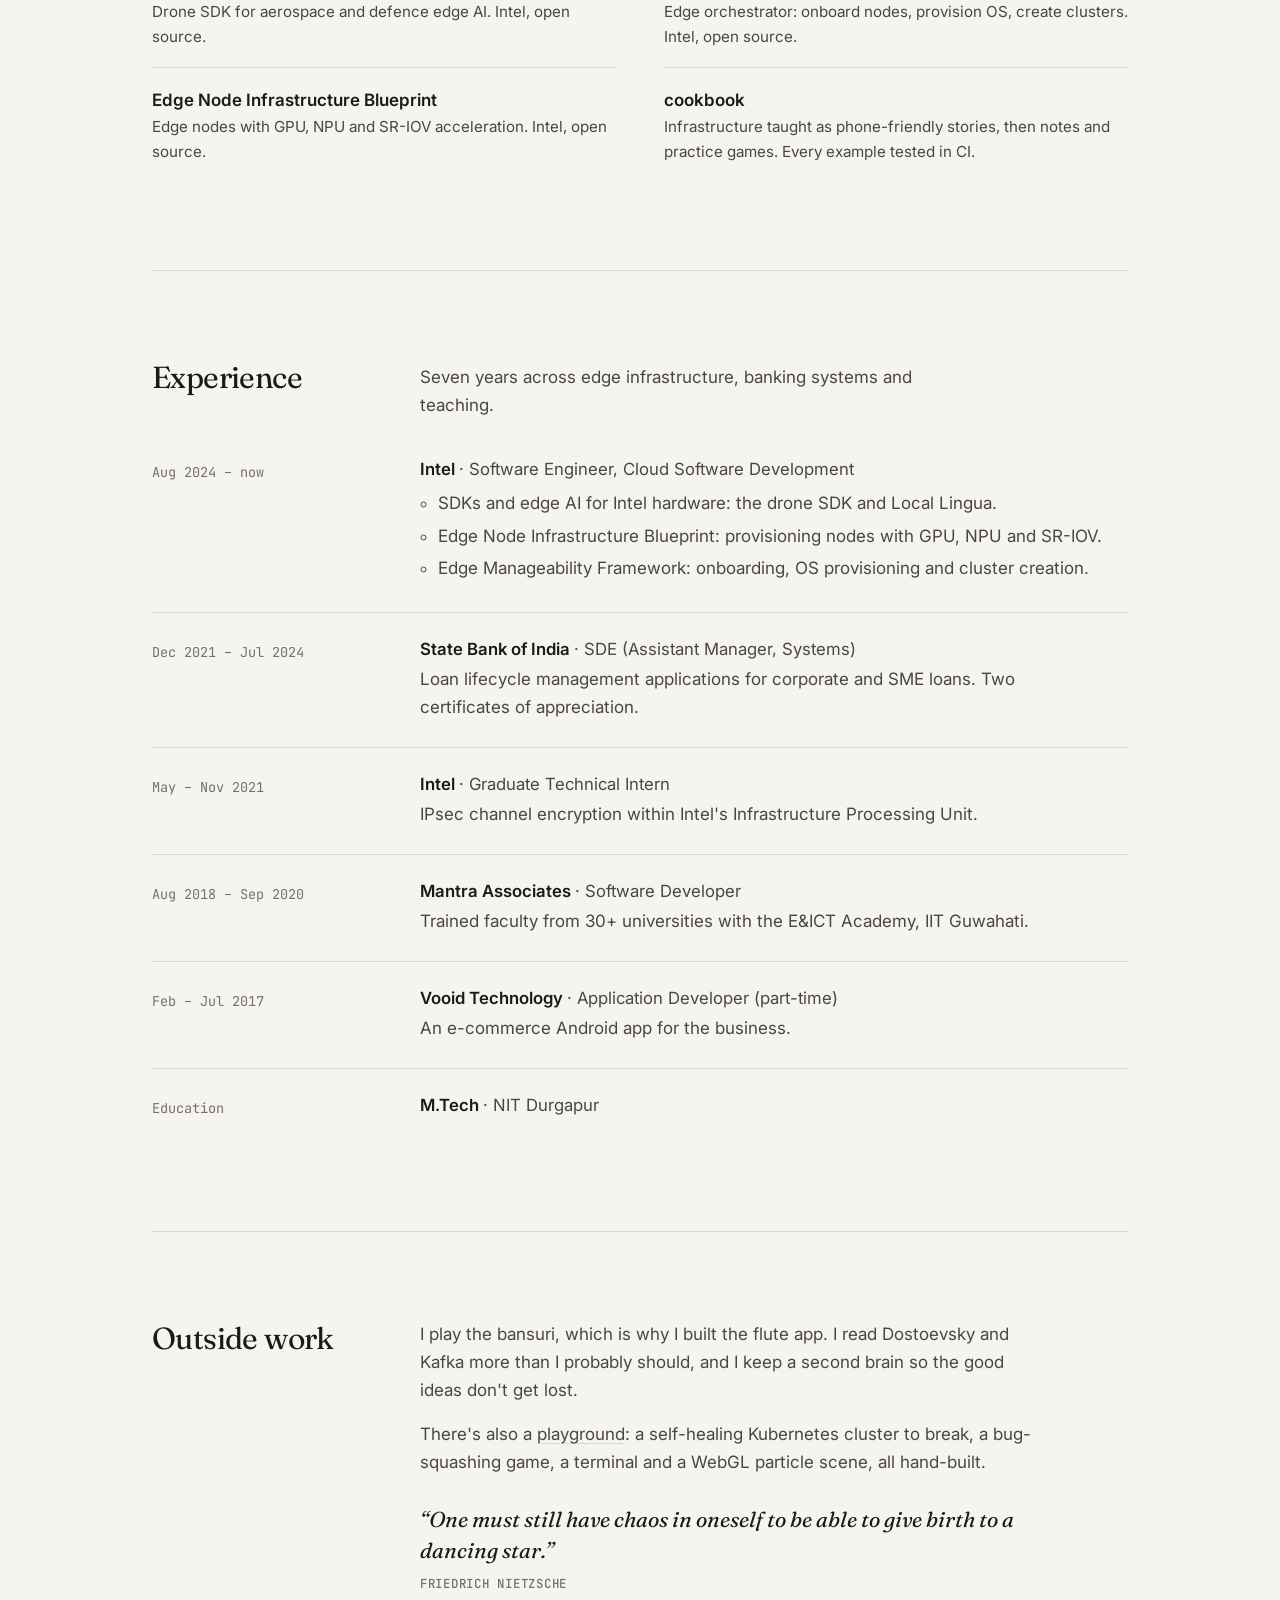
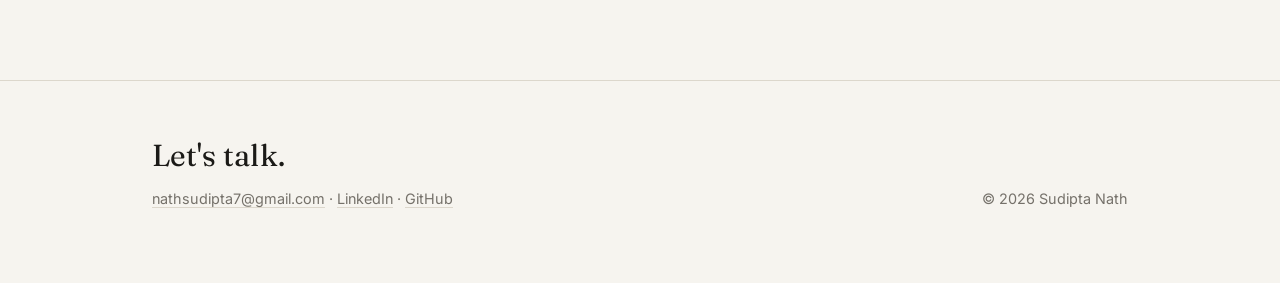
==== commit e57b67fd: "Update the Second Brain card for the new app UI Second Brain now opens on a Today to-do list where u" ====
--- a/docs/index.html
+++ b/docs/index.html
@@ -134,11 +134,11 @@
     </article>
 
     <article class="work flip">
-      <figure class="shot phone"><img class="lt" src="img/second-brain-light.webp" width="560" height="1147" loading="lazy" alt="Second Brain on a phone: pick a type of entry to capture, with an optional passphrase lock"><img class="dk" src="img/second-brain-dark.webp" width="560" height="1147" loading="lazy" alt="Second Brain on a phone: pick a type of entry to capture, with an optional passphrase lock"></figure>
+      <figure class="shot phone"><img class="lt" src="img/second-brain-light.webp" width="560" height="1147" loading="lazy" alt="Second Brain on a phone: today's to-do list, with two unfinished tasks carried over from earlier days, each showing how long it has waited"><img class="dk" src="img/second-brain-dark.webp" width="560" height="1147" loading="lazy" alt="Second Brain on a phone: today's to-do list, with two unfinished tasks carried over from earlier days, each showing how long it has waited"></figure>
       <div>
         <p class="kind">Personal · live app</p>
         <h3>Second Brain</h3>
-        <p>A capture app for my notebook. It interviews you one question at a time, never rewrites your words, and encrypts everything in the browser with AES-256-GCM before it touches storage.</p>
+        <p>A private notebook and daily to-do list. Tasks you do not finish carry over to the next day until they are done, and a review tab shows how each day went. Notes are interview-style: one question at a time, your words never rewritten. Everything is encrypted in the browser with AES-256-GCM before it touches storage.</p>
         <p class="stack">JavaScript, Web Crypto, PWA, Markdown</p>
         <a class="go" href="https://xudipta.github.io/second-brain-app/" rel="noopener">Open the app →</a>
       </div>
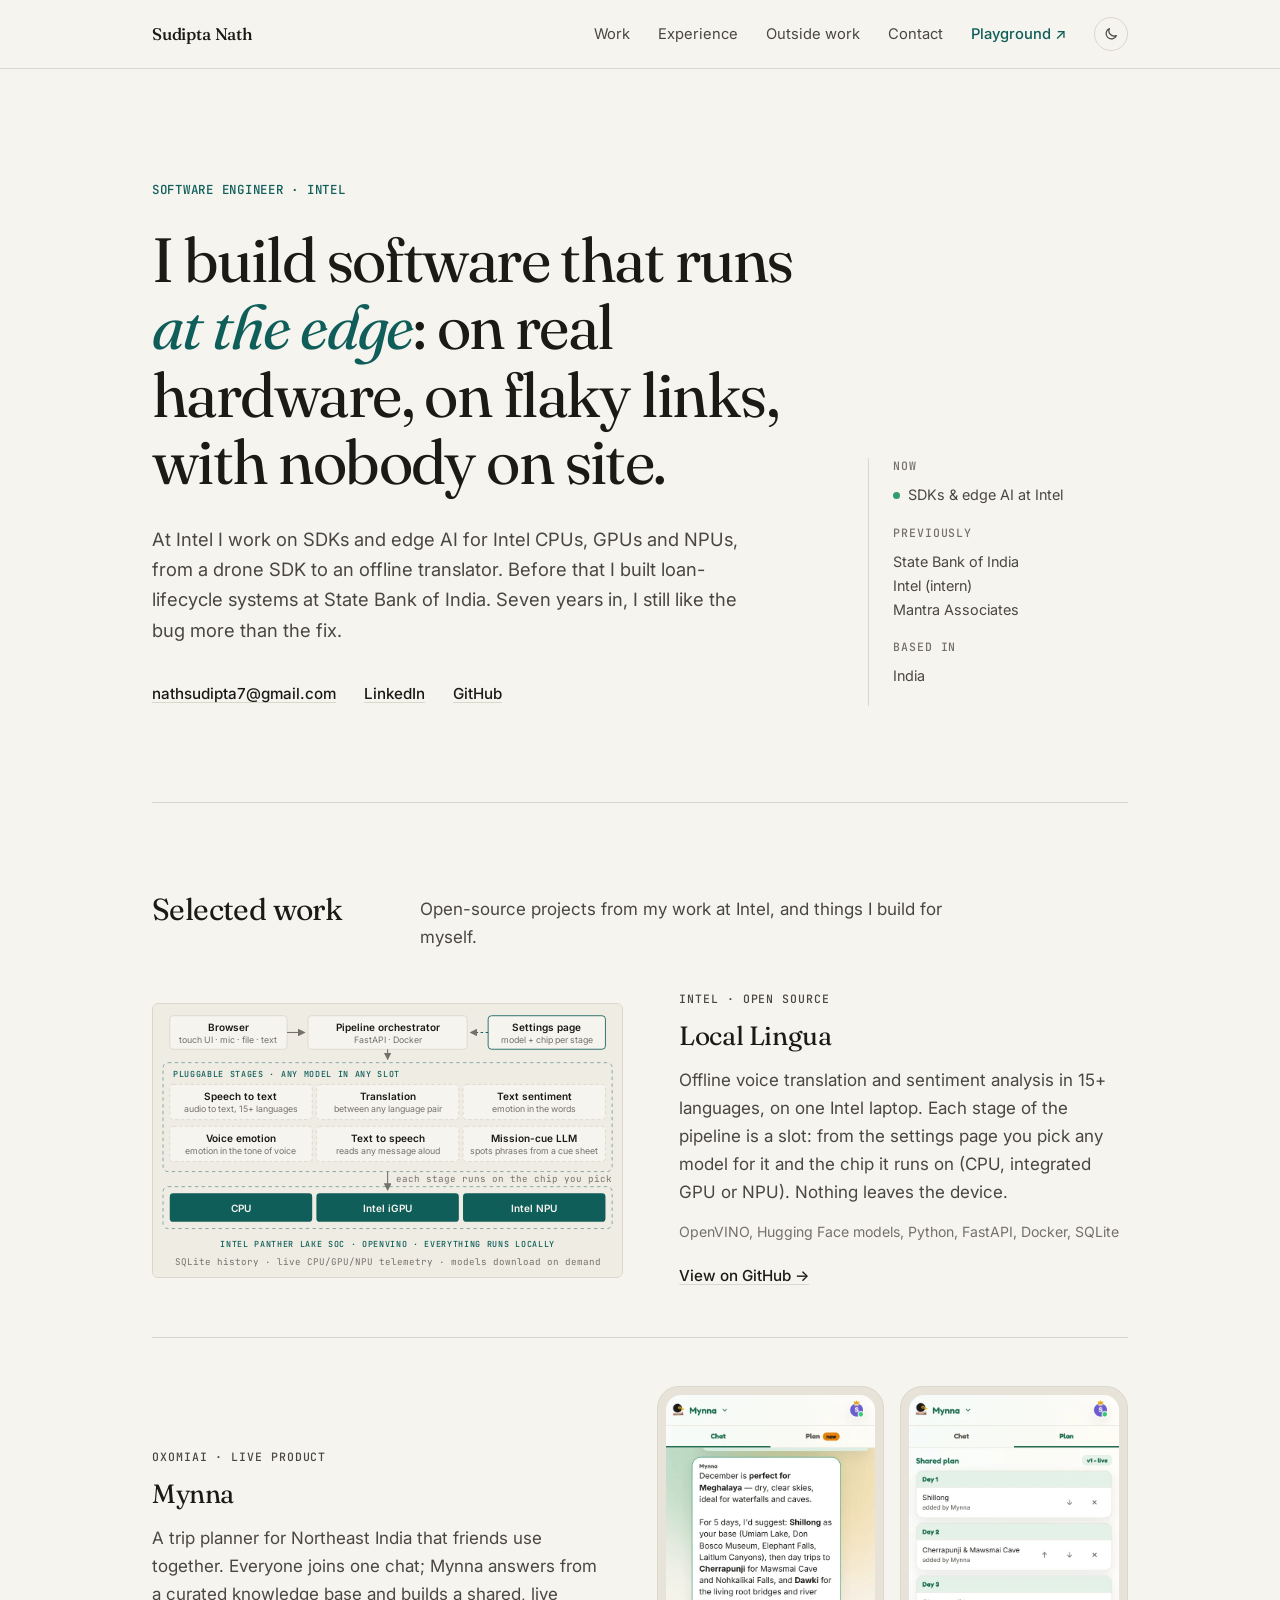
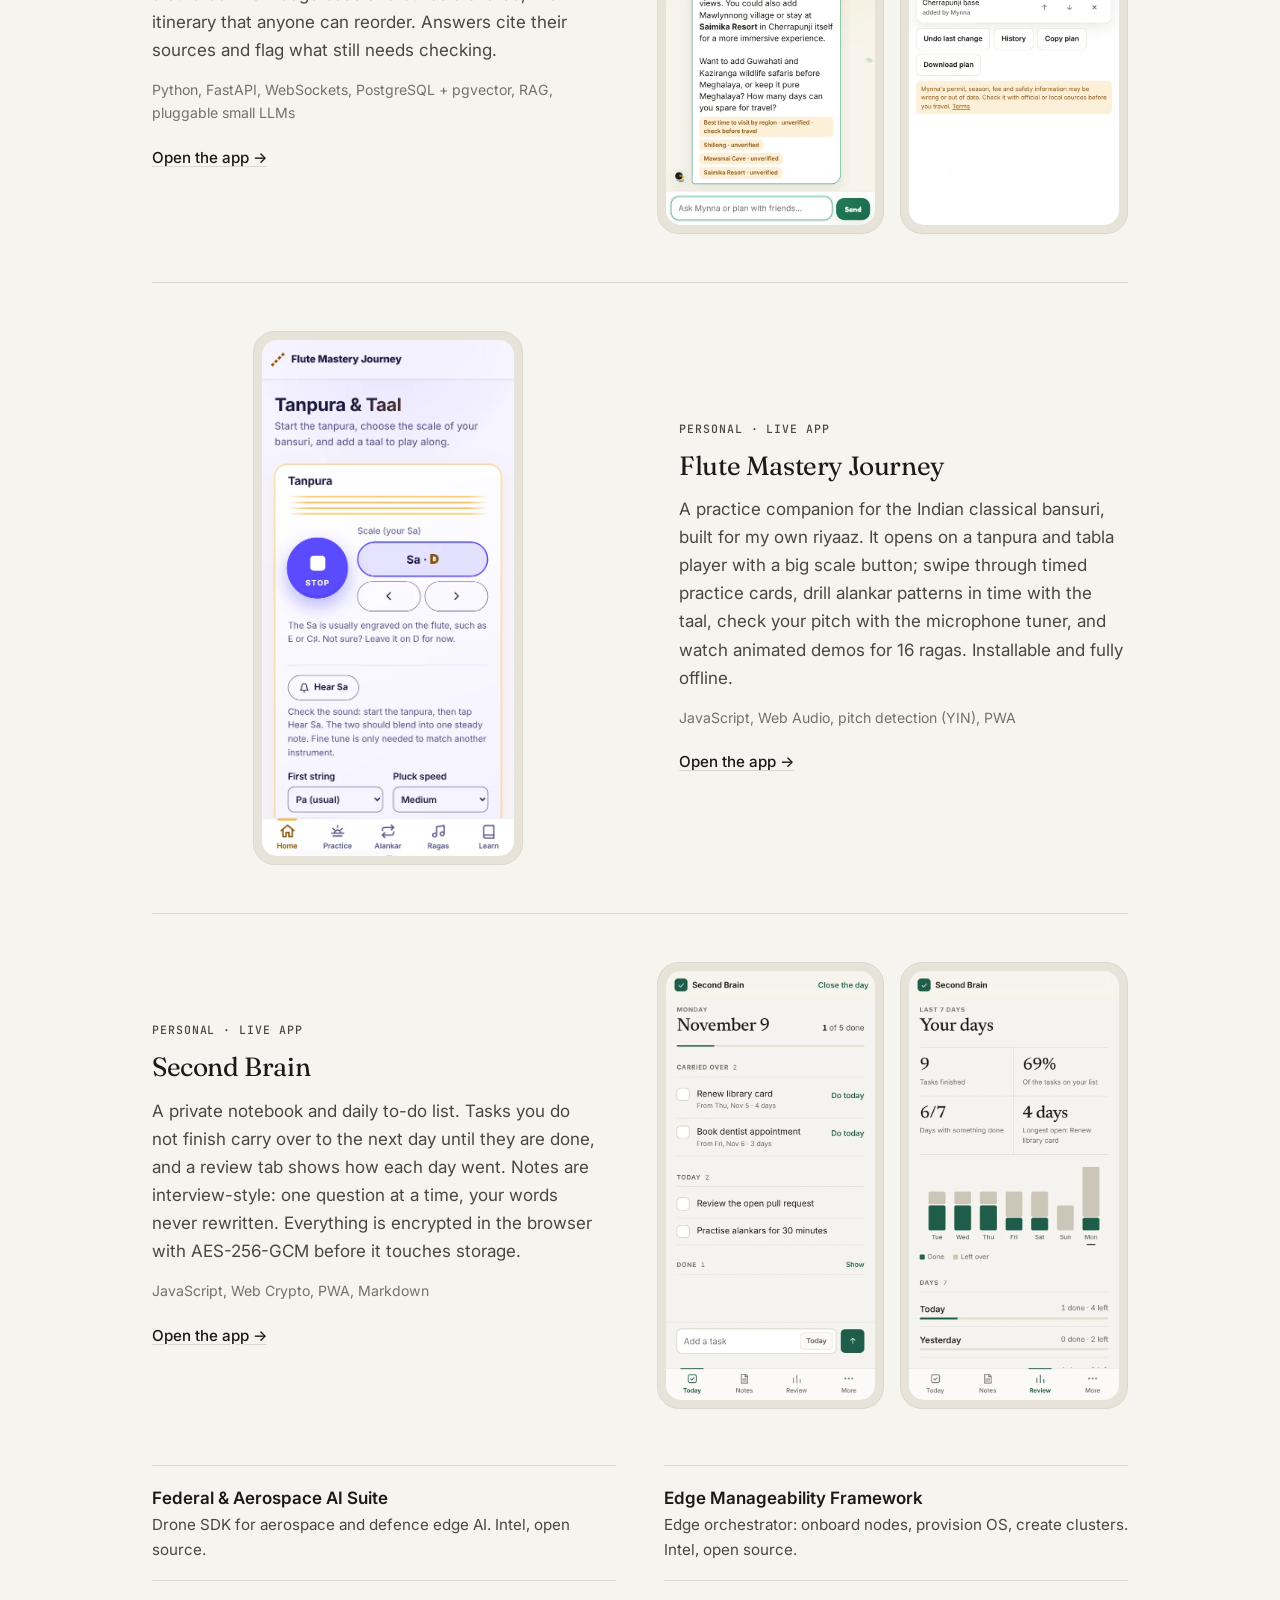
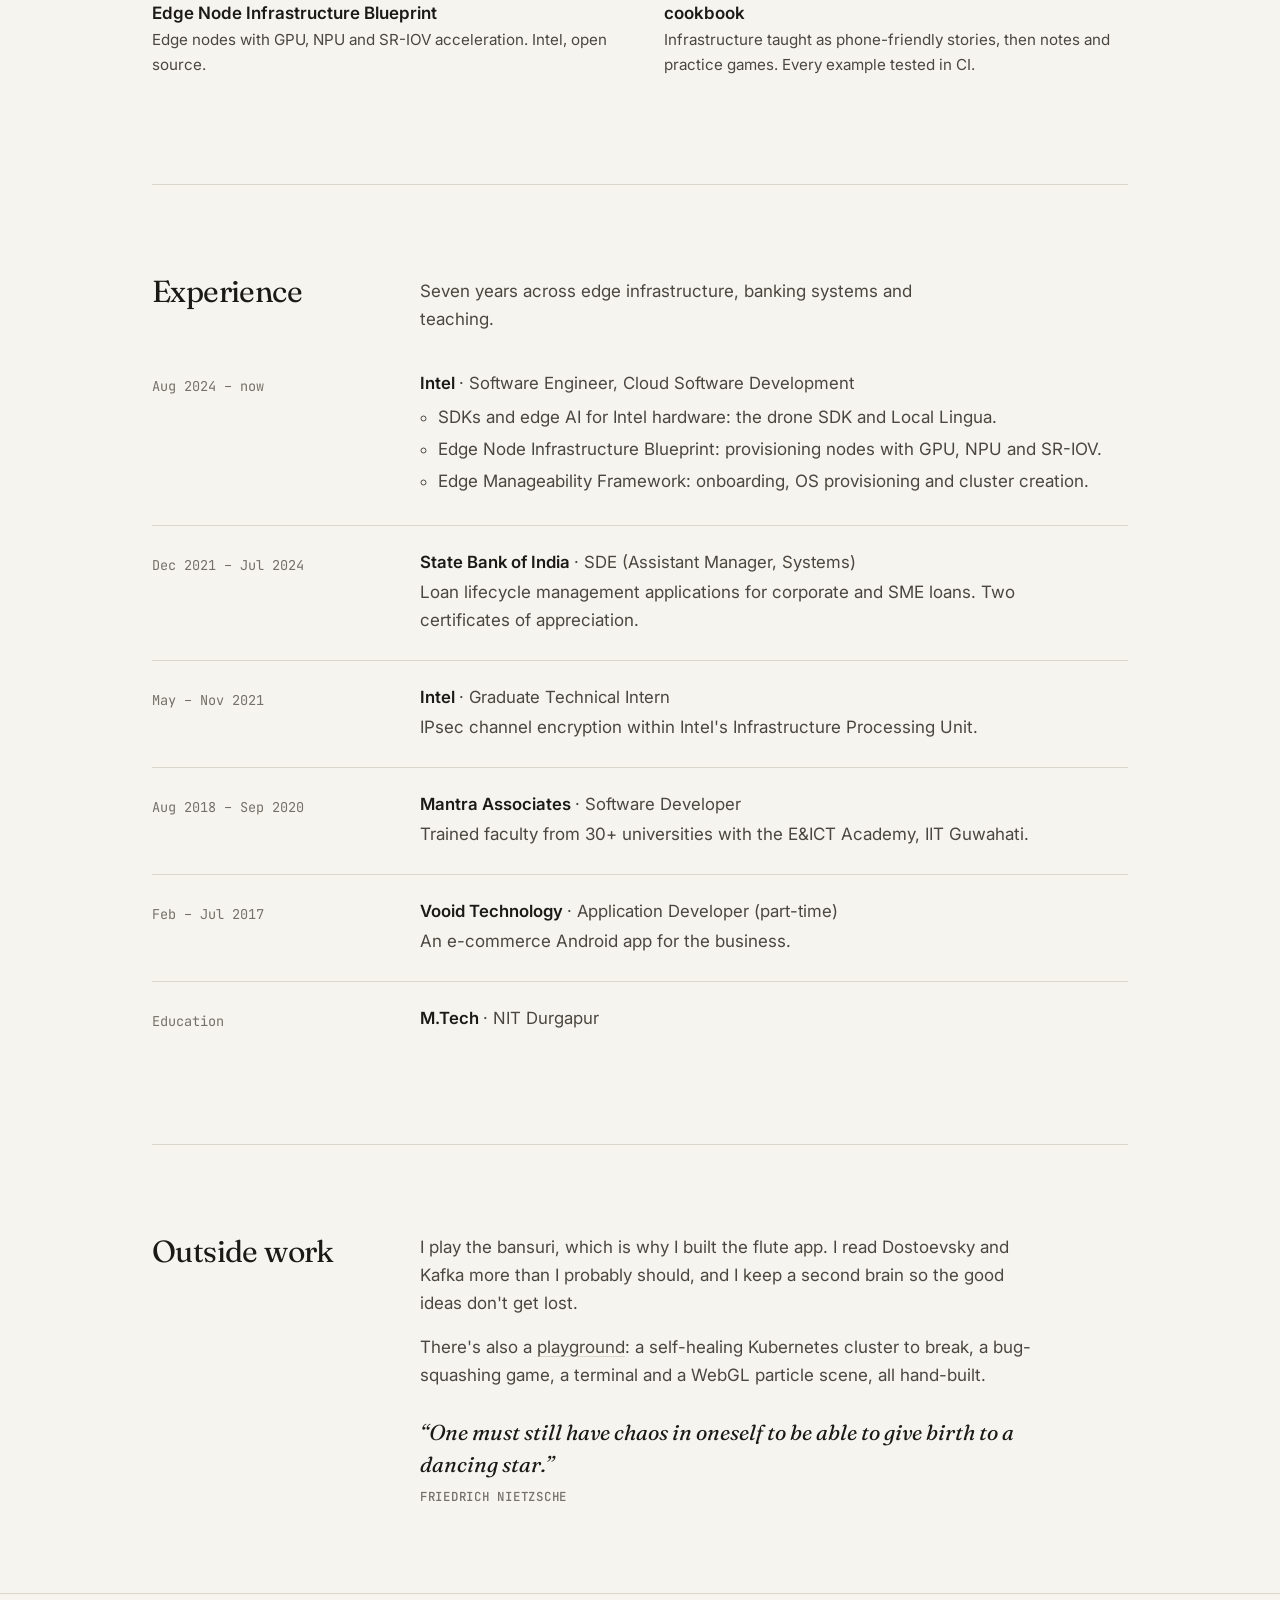
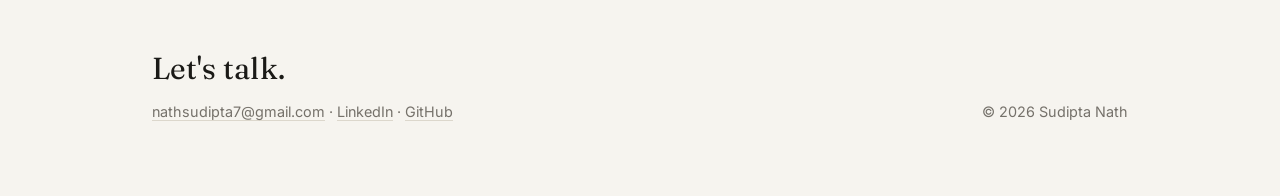
==== commit 6d06ddaf: "Show the Today and Review screens on the Second Brain card Use the same two-phone layout as the Mynn" ====
--- a/docs/index.html
+++ b/docs/index.html
@@ -134,7 +134,10 @@
     </article>
 
     <article class="work flip">
-      <figure class="shot phone"><img class="lt" src="img/second-brain-light.webp" width="560" height="1147" loading="lazy" alt="Second Brain on a phone: today's to-do list, with two unfinished tasks carried over from earlier days, each showing how long it has waited"><img class="dk" src="img/second-brain-dark.webp" width="560" height="1147" loading="lazy" alt="Second Brain on a phone: today's to-do list, with two unfinished tasks carried over from earlier days, each showing how long it has waited"></figure>
+      <div class="shot duo">
+        <figure class="shot phone"><img class="lt" src="img/second-brain-today-light.webp" width="560" height="1147" loading="lazy" alt="Second Brain on a phone: today's to-do list, with two unfinished tasks carried over from earlier days, each showing how long it has waited"><img class="dk" src="img/second-brain-today-dark.webp" width="560" height="1147" loading="lazy" alt="Second Brain on a phone: today's to-do list, with two unfinished tasks carried over from earlier days, each showing how long it has waited"></figure>
+        <figure class="shot phone"><img class="lt" src="img/second-brain-review-light.webp" width="560" height="1147" loading="lazy" alt="Second Brain's review tab on a phone: tasks finished over the last seven days, a bar chart of what was done and left over each day, and a list of days"><img class="dk" src="img/second-brain-review-dark.webp" width="560" height="1147" loading="lazy" alt="Second Brain's review tab on a phone: tasks finished over the last seven days, a bar chart of what was done and left over each day, and a list of days"></figure>
+      </div>
       <div>
         <p class="kind">Personal · live app</p>
         <h3>Second Brain</h3>
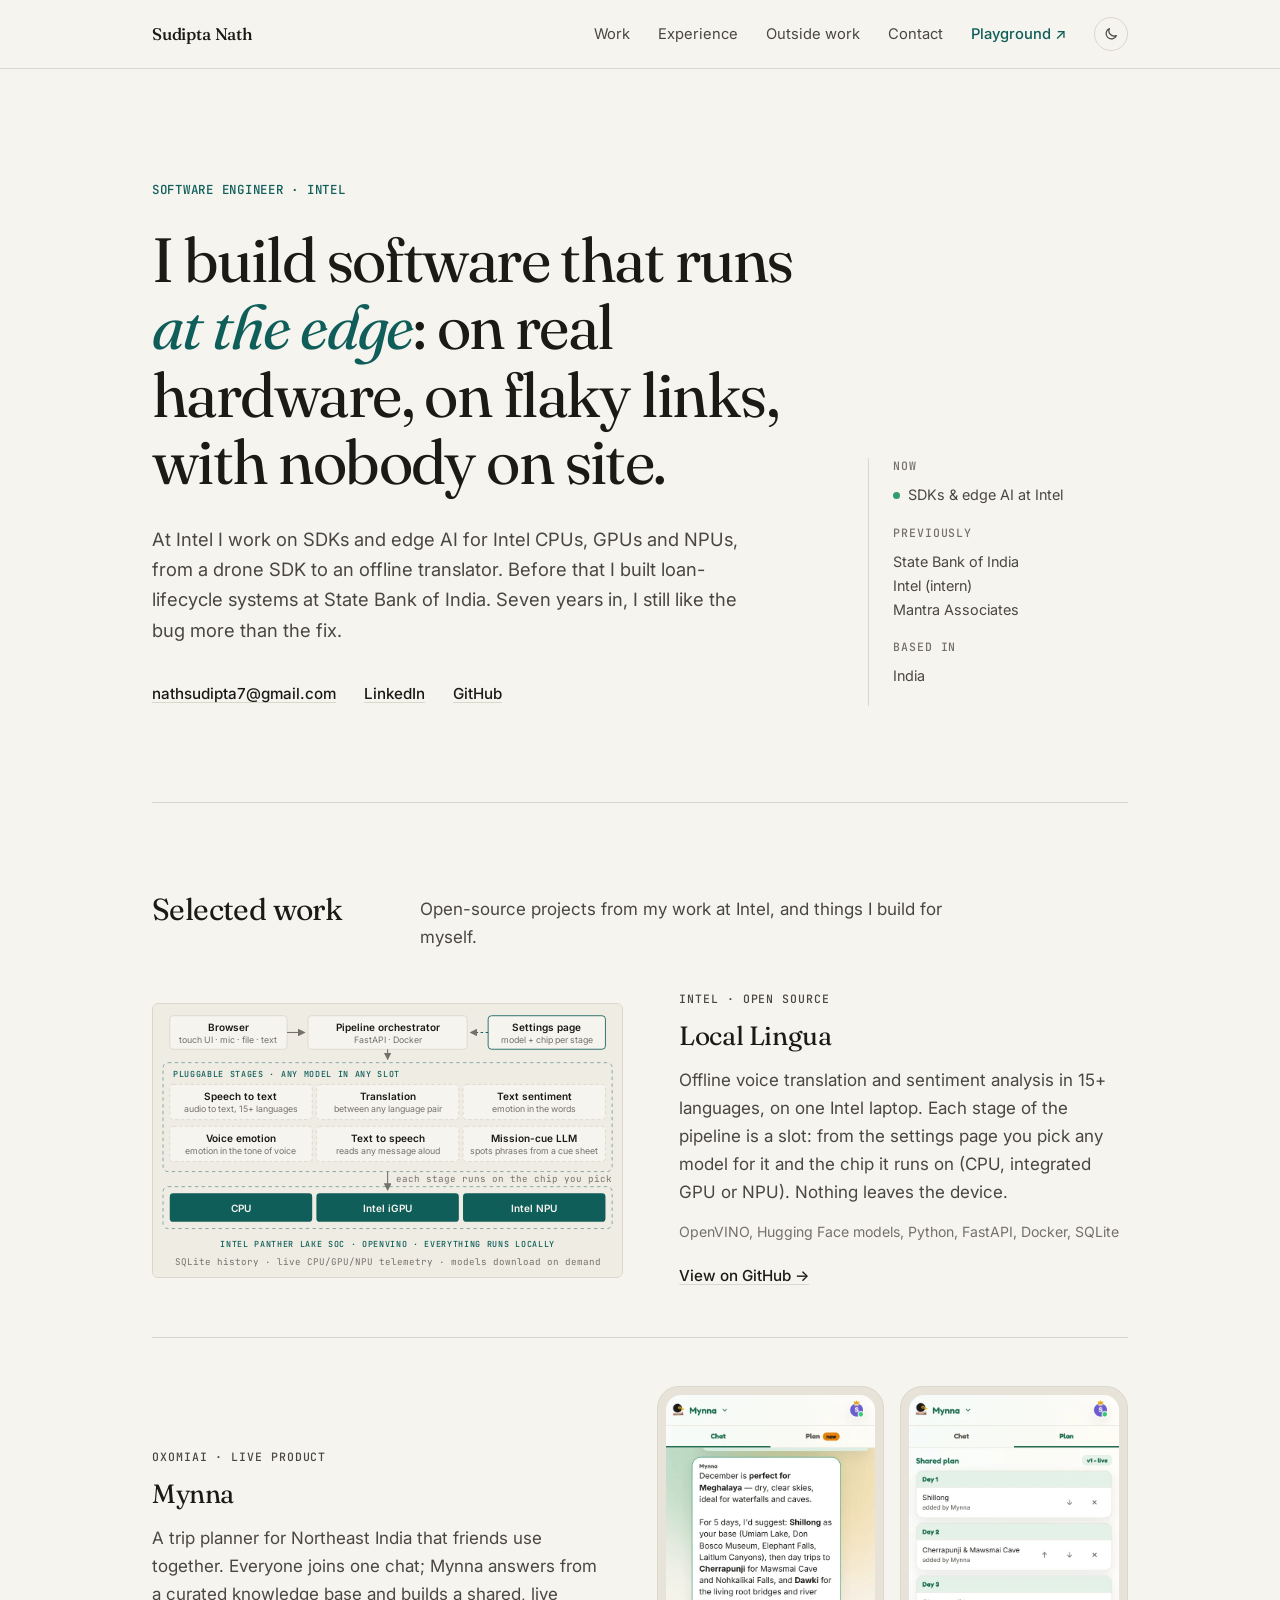
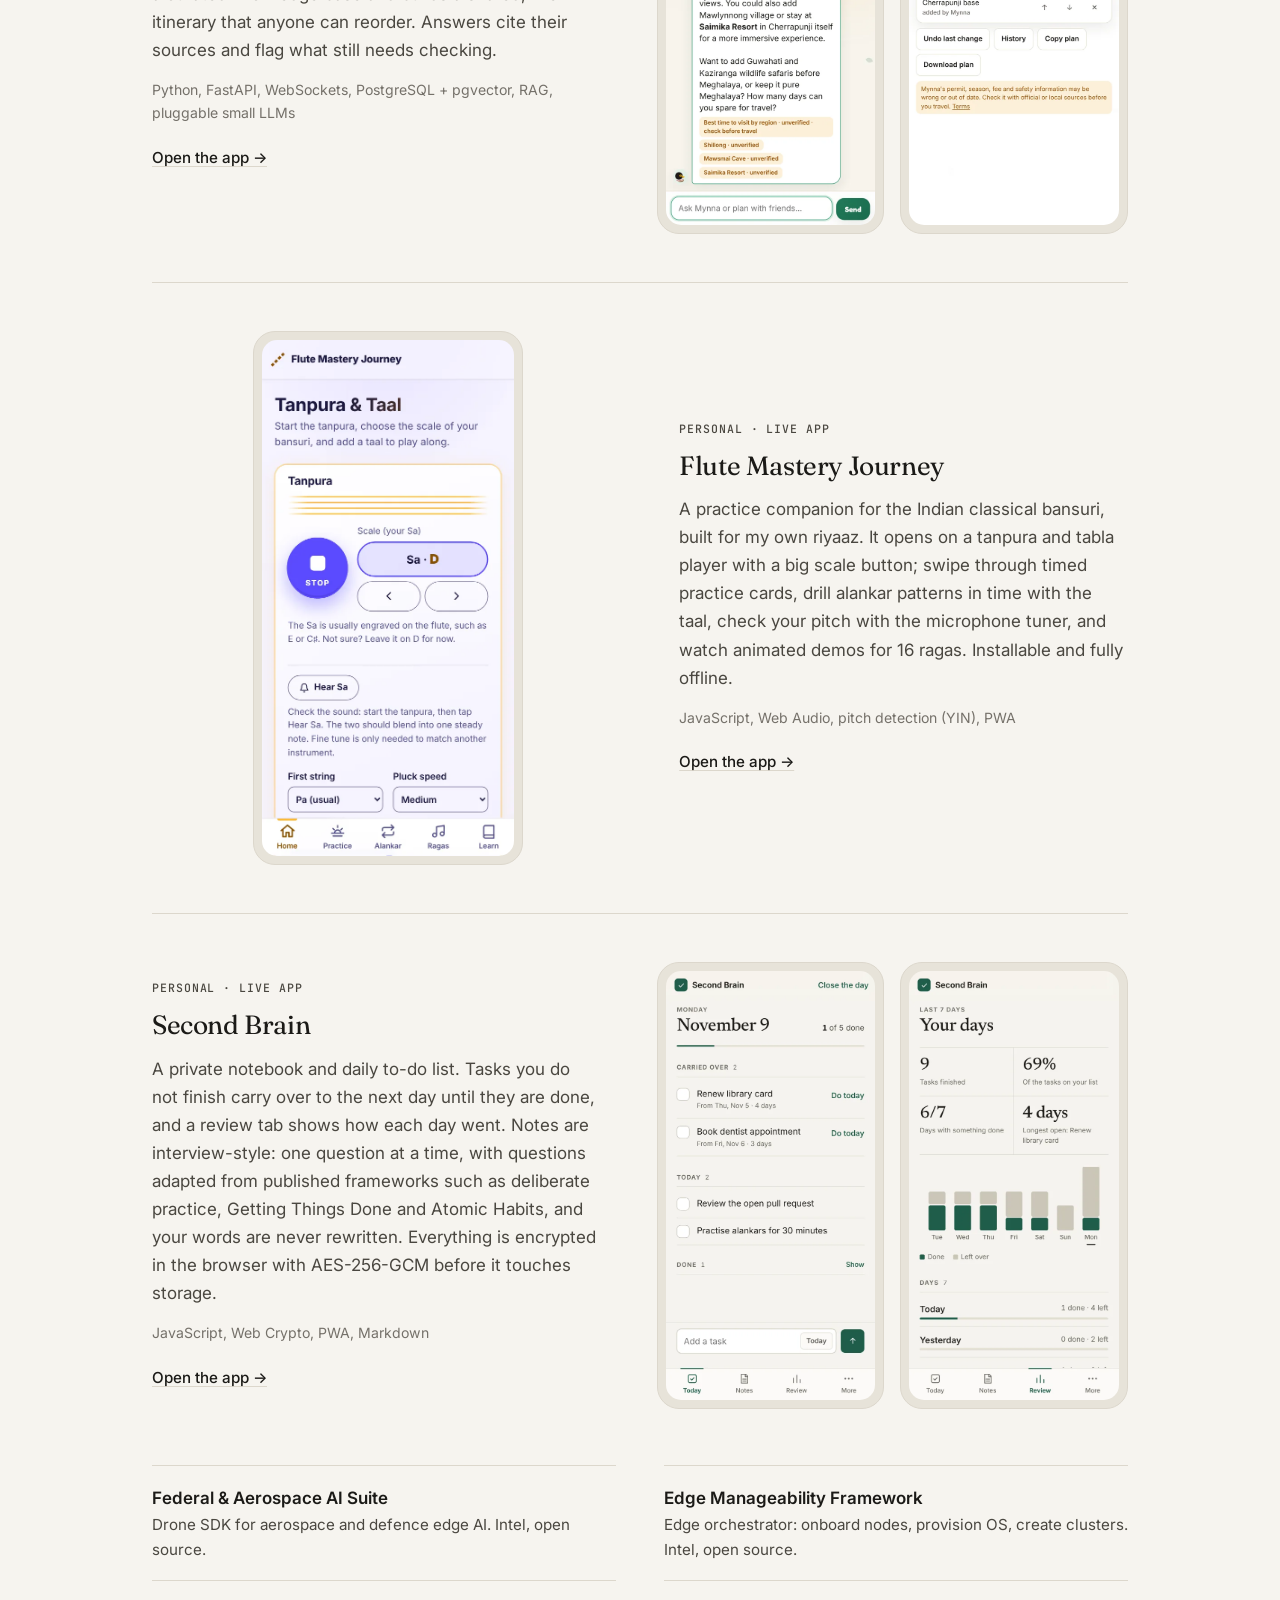
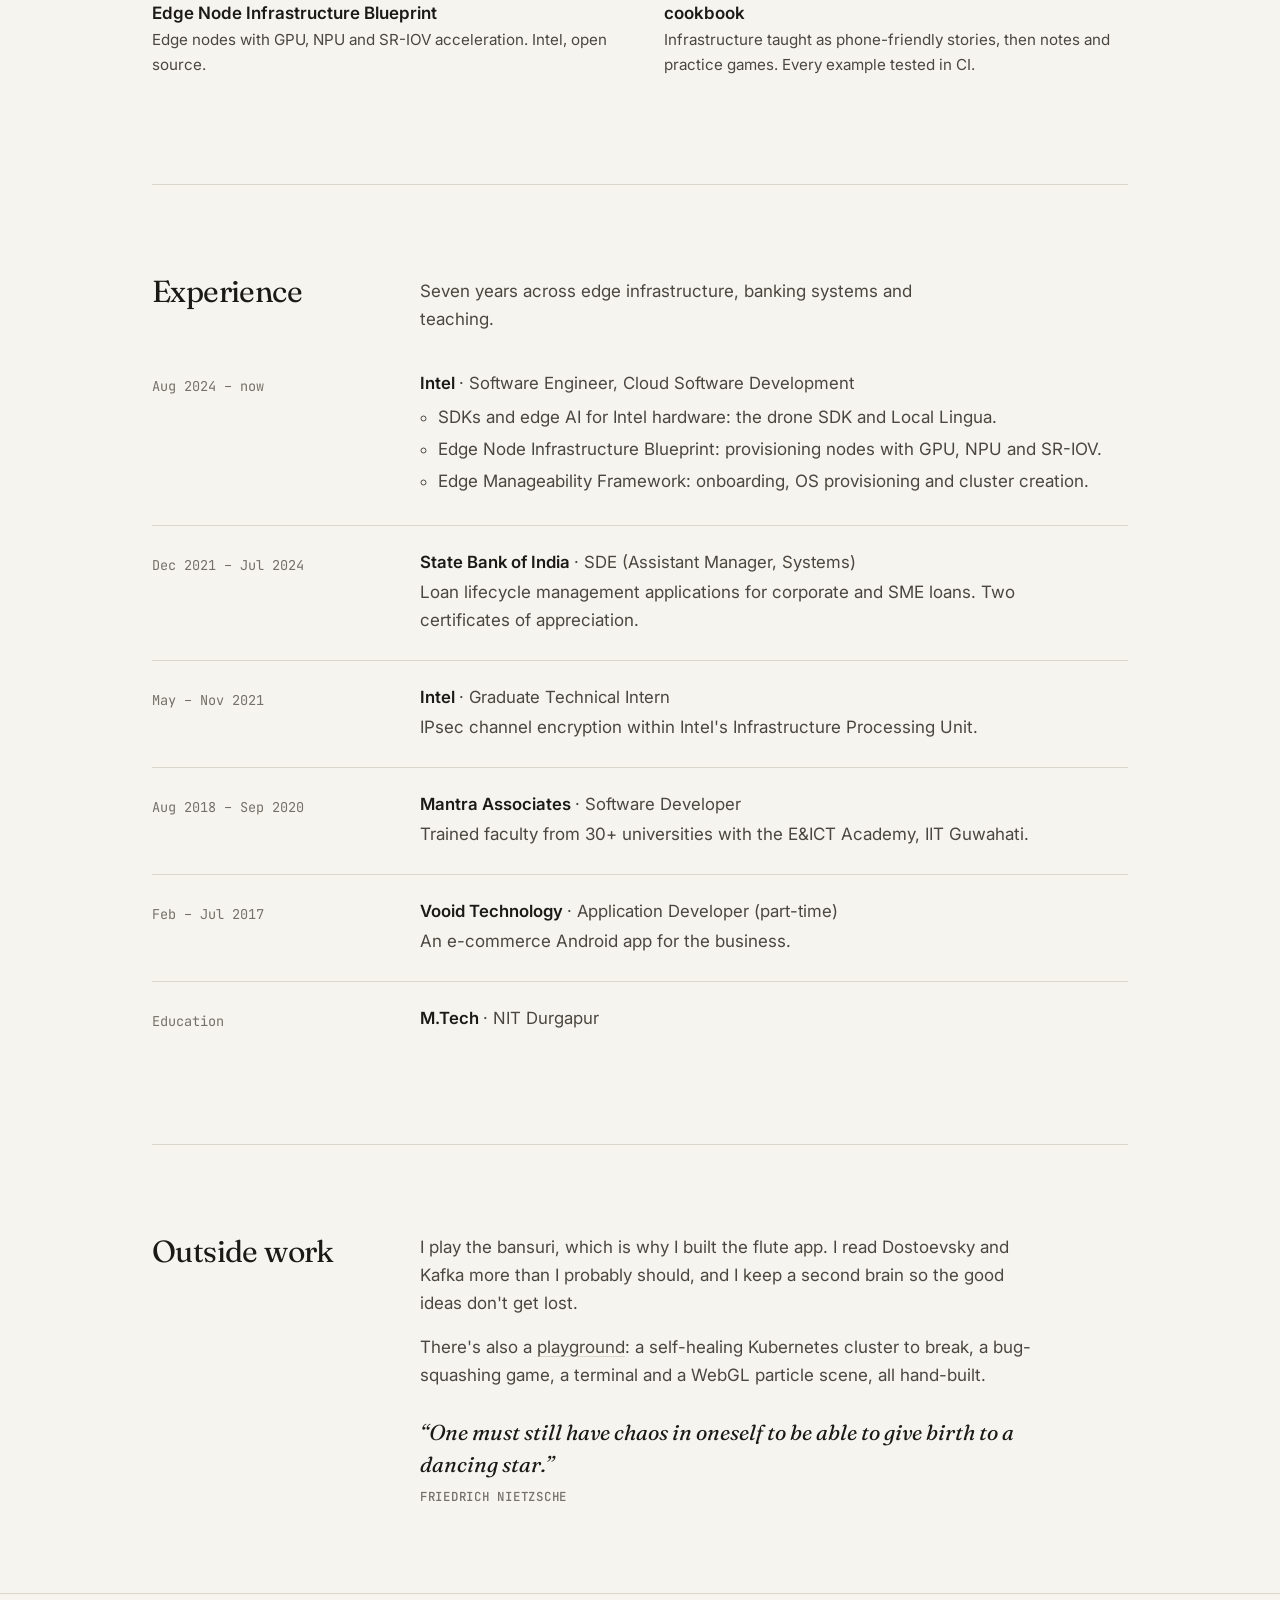
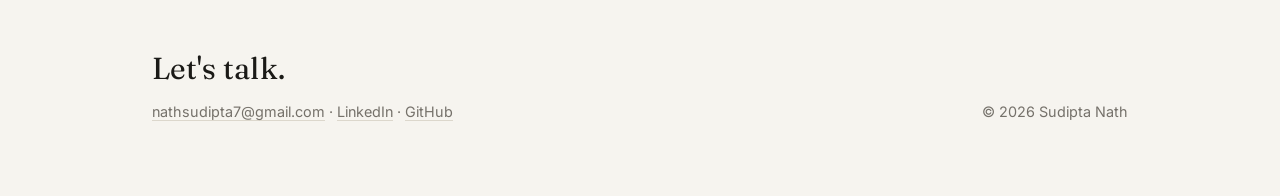
==== commit 7951f18f: "Say the Second Brain note questions come from published frameworks Name deliberate practice, Getting" ====
--- a/docs/index.html
+++ b/docs/index.html
@@ -141,7 +141,7 @@
       <div>
         <p class="kind">Personal · live app</p>
         <h3>Second Brain</h3>
-        <p>A private notebook and daily to-do list. Tasks you do not finish carry over to the next day until they are done, and a review tab shows how each day went. Notes are interview-style: one question at a time, your words never rewritten. Everything is encrypted in the browser with AES-256-GCM before it touches storage.</p>
+        <p>A private notebook and daily to-do list. Tasks you do not finish carry over to the next day until they are done, and a review tab shows how each day went. Notes are interview-style: one question at a time, with questions adapted from published frameworks such as deliberate practice, Getting Things Done and Atomic Habits, and your words are never rewritten. Everything is encrypted in the browser with AES-256-GCM before it touches storage.</p>
         <p class="stack">JavaScript, Web Crypto, PWA, Markdown</p>
         <a class="go" href="https://xudipta.github.io/second-brain-app/" rel="noopener">Open the app →</a>
       </div>
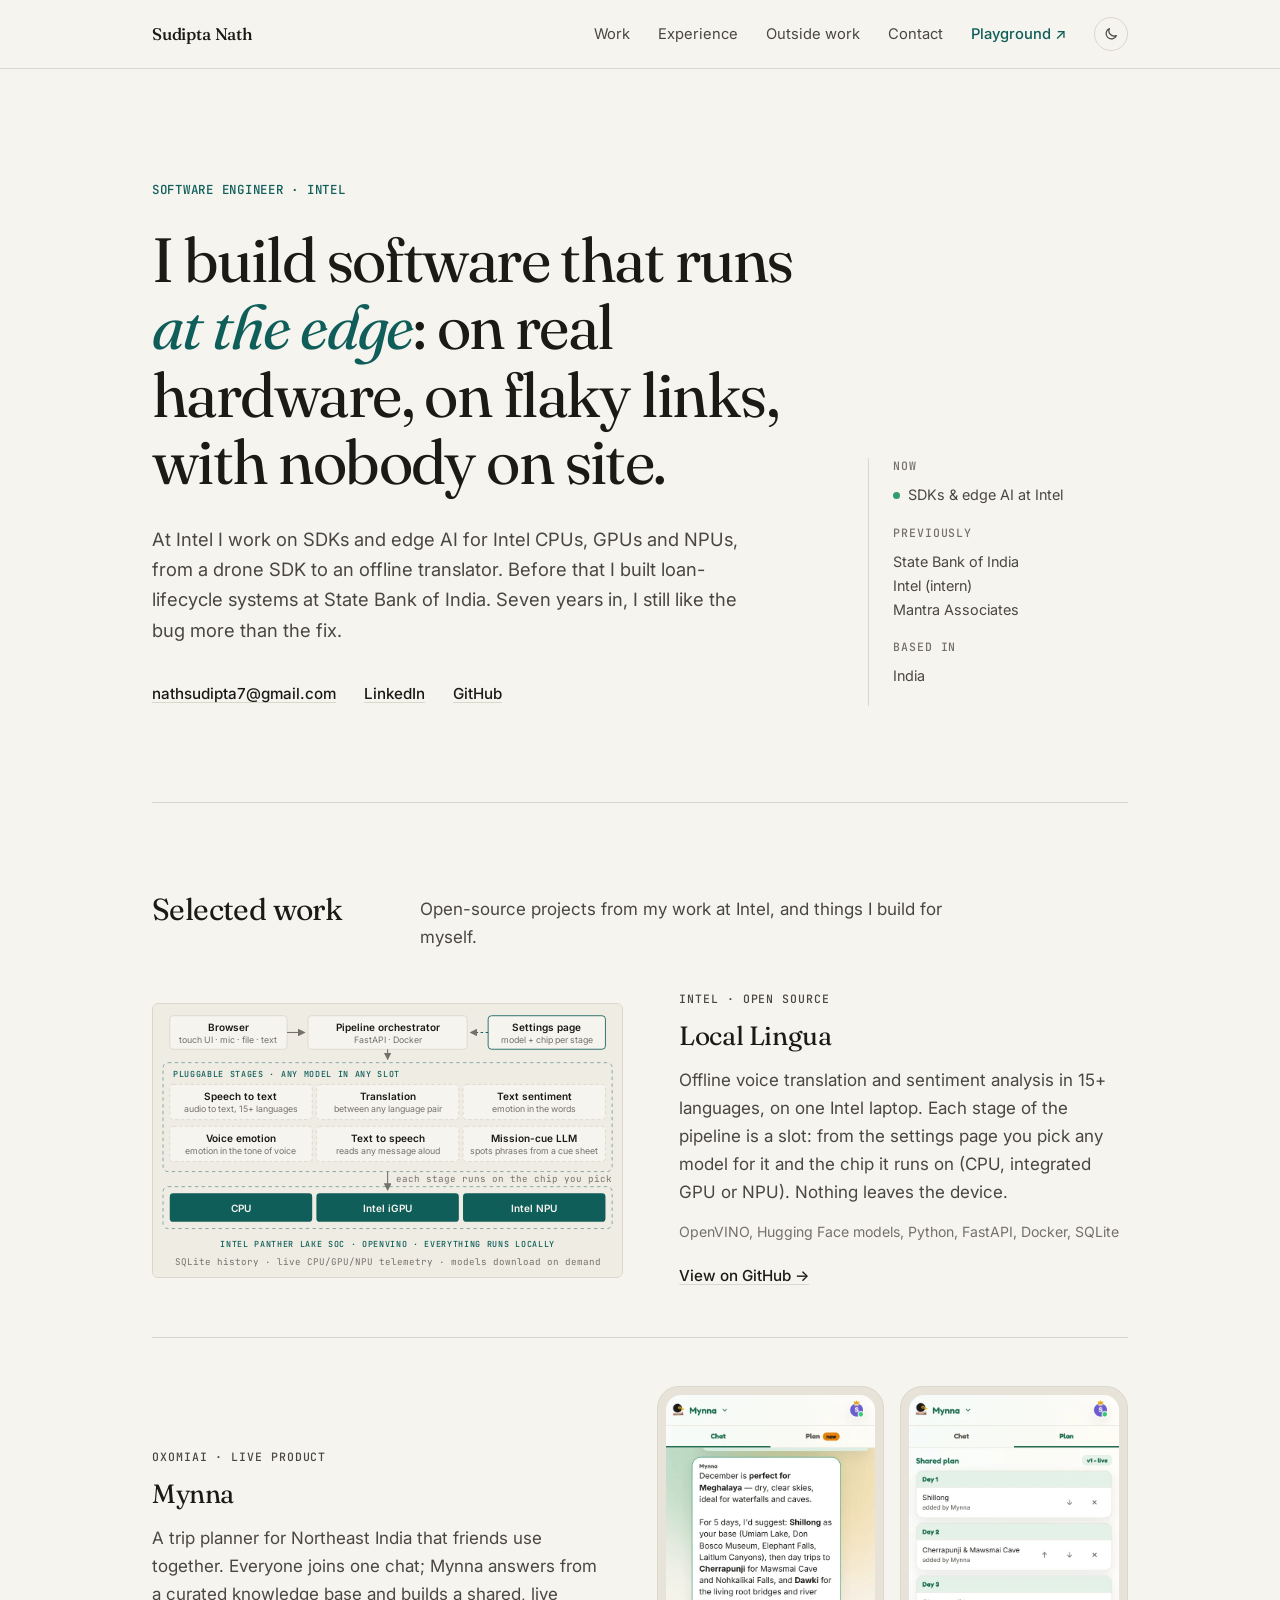
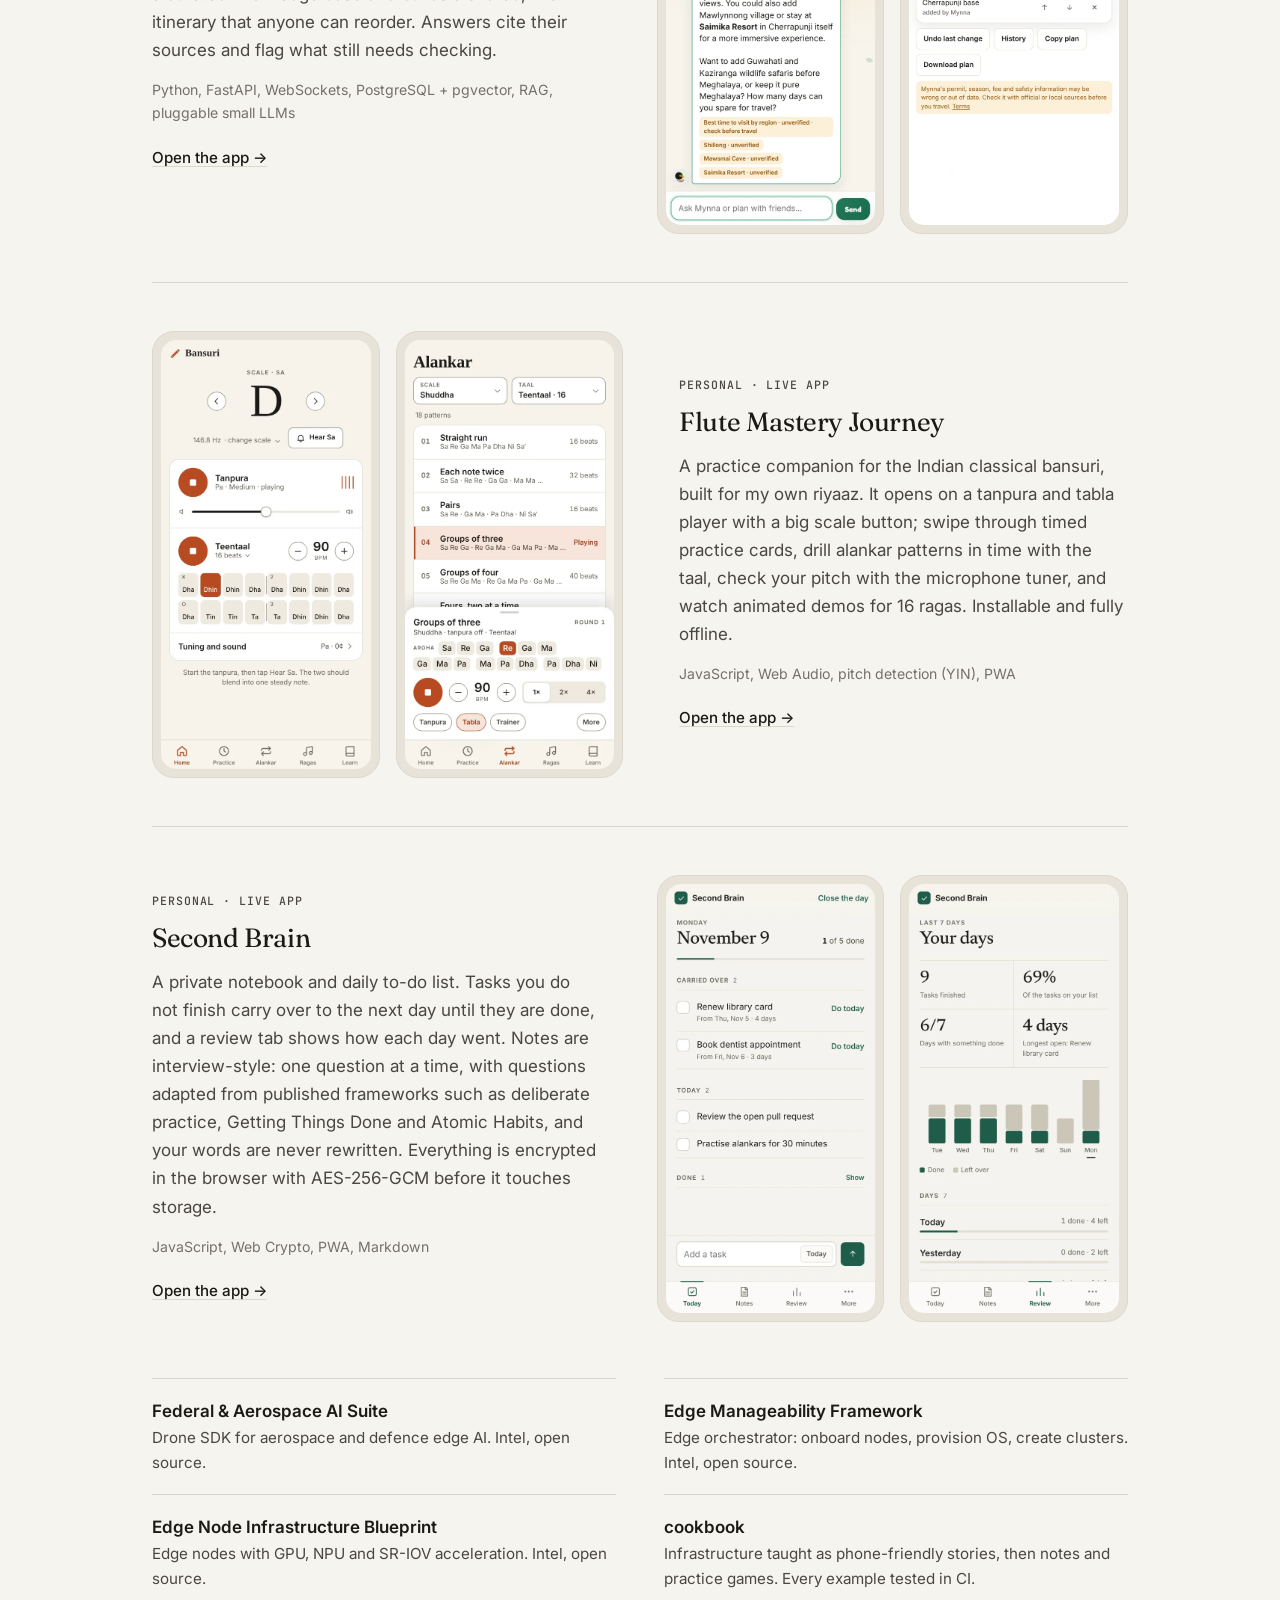
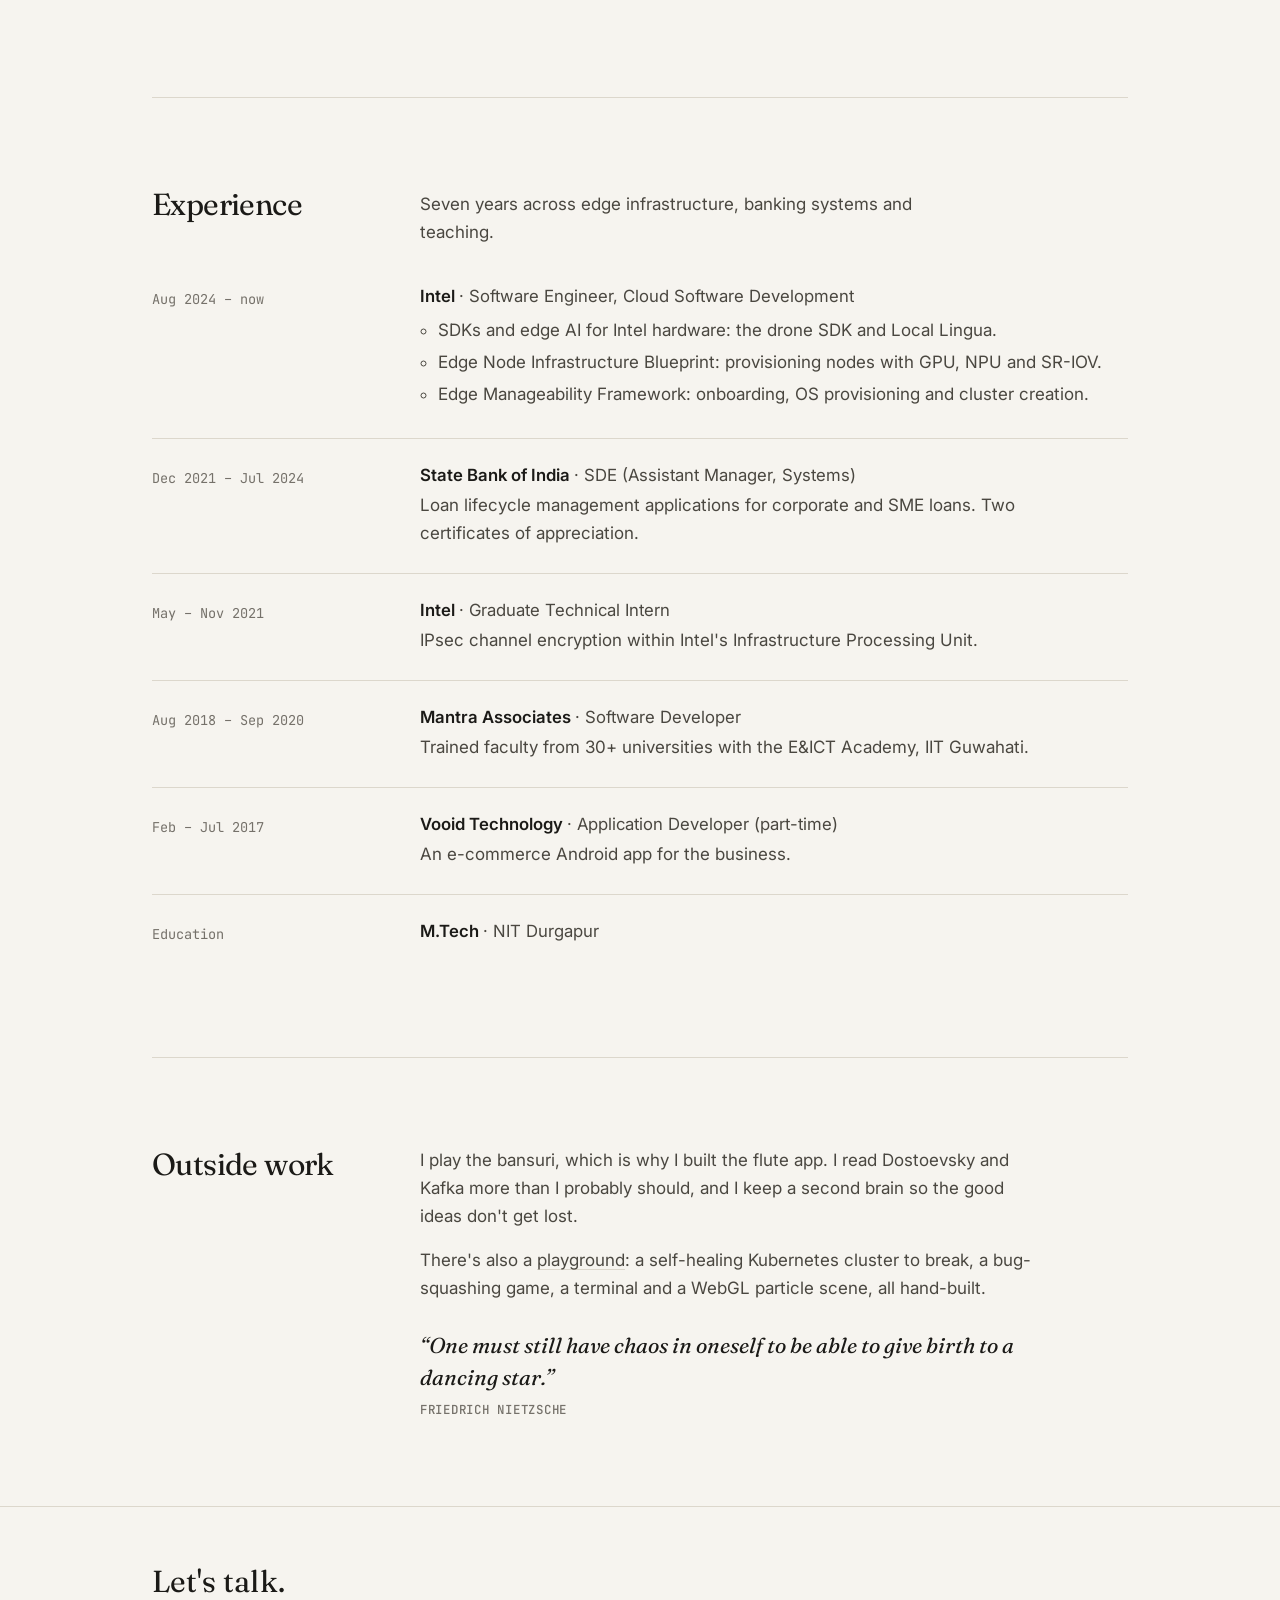
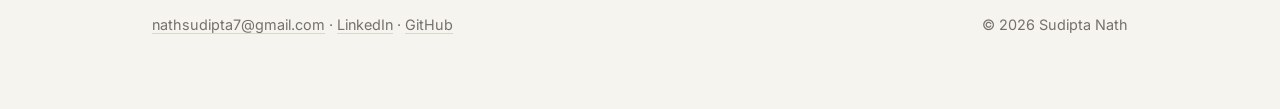
==== commit c9eb6508: "Show the redesigned Flute Mastery Journey with two screens The flute app has a new look (paper-and-i" ====
--- a/docs/index.html
+++ b/docs/index.html
@@ -123,7 +123,10 @@
     </article>
 
     <article class="work">
-      <figure class="shot phone"><img class="lt" src="img/flute-light.webp" width="560" height="1147" loading="lazy" alt="Flute Mastery Journey on a phone: the Tanpura and Taal player, with a large Stop button, the scale selector and the bottom tab bar"><img class="dk" src="img/flute-dark.webp" width="560" height="1147" loading="lazy" alt="Flute Mastery Journey on a phone: the Tanpura and Taal player, with a large Stop button, the scale selector and the bottom tab bar"></figure>
+      <div class="shot duo">
+        <figure class="shot phone"><img class="lt" src="img/flute-home-light.webp" width="560" height="1147" loading="lazy" alt="Flute Mastery Journey on a phone: the Home tab, a Tanpura and Teentaal playing together, with the scale D in large type and the beat grid"><img class="dk" src="img/flute-home-dark.webp" width="560" height="1147" loading="lazy" alt="Flute Mastery Journey on a phone: the Home tab, a Tanpura and Teentaal playing together, with the scale D in large type and the beat grid"></figure>
+        <figure class="shot phone"><img class="lt" src="img/flute-alankar-light.webp" width="560" height="1147" loading="lazy" alt="Flute Mastery Journey on a phone: the Alankar tab, a list of practice patterns with a player that lights up the current note"><img class="dk" src="img/flute-alankar-dark.webp" width="560" height="1147" loading="lazy" alt="Flute Mastery Journey on a phone: the Alankar tab, a list of practice patterns with a player that lights up the current note"></figure>
+      </div>
       <div>
         <p class="kind">Personal · live app</p>
         <h3>Flute Mastery Journey</h3>
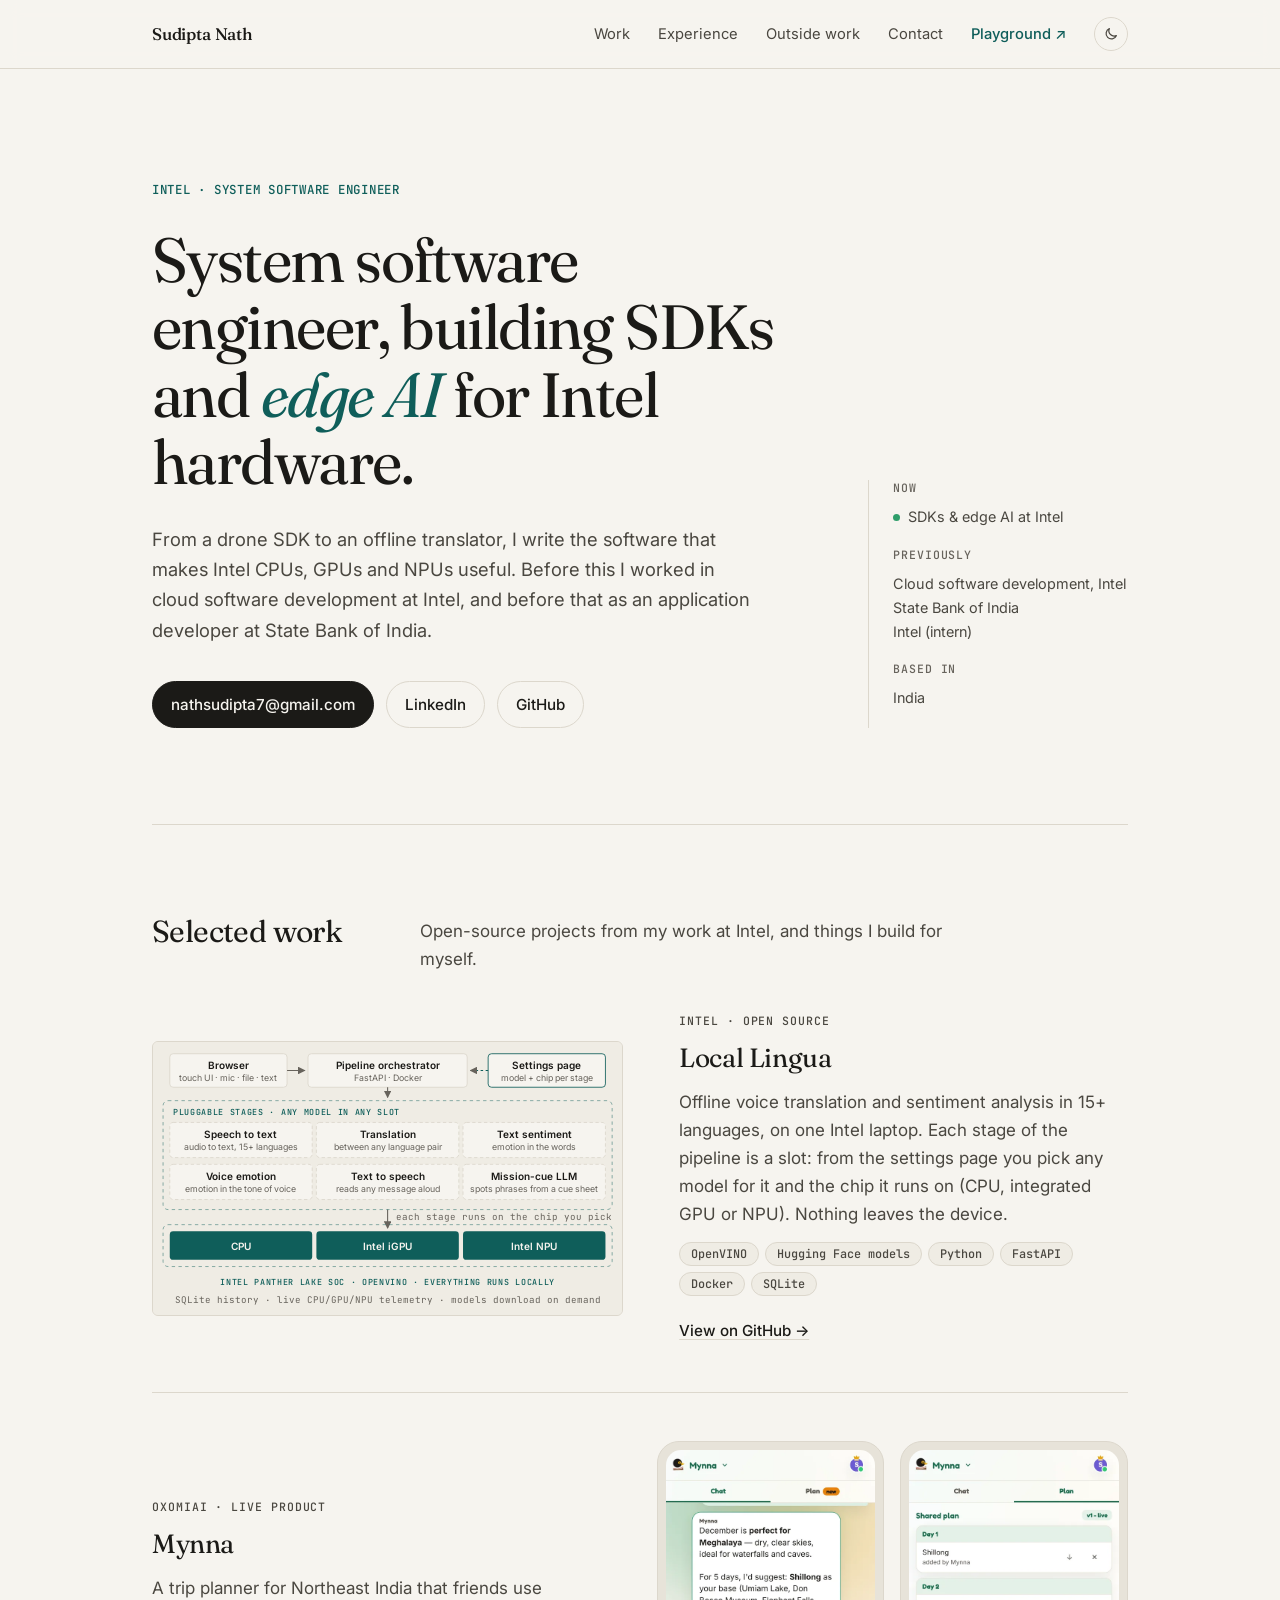
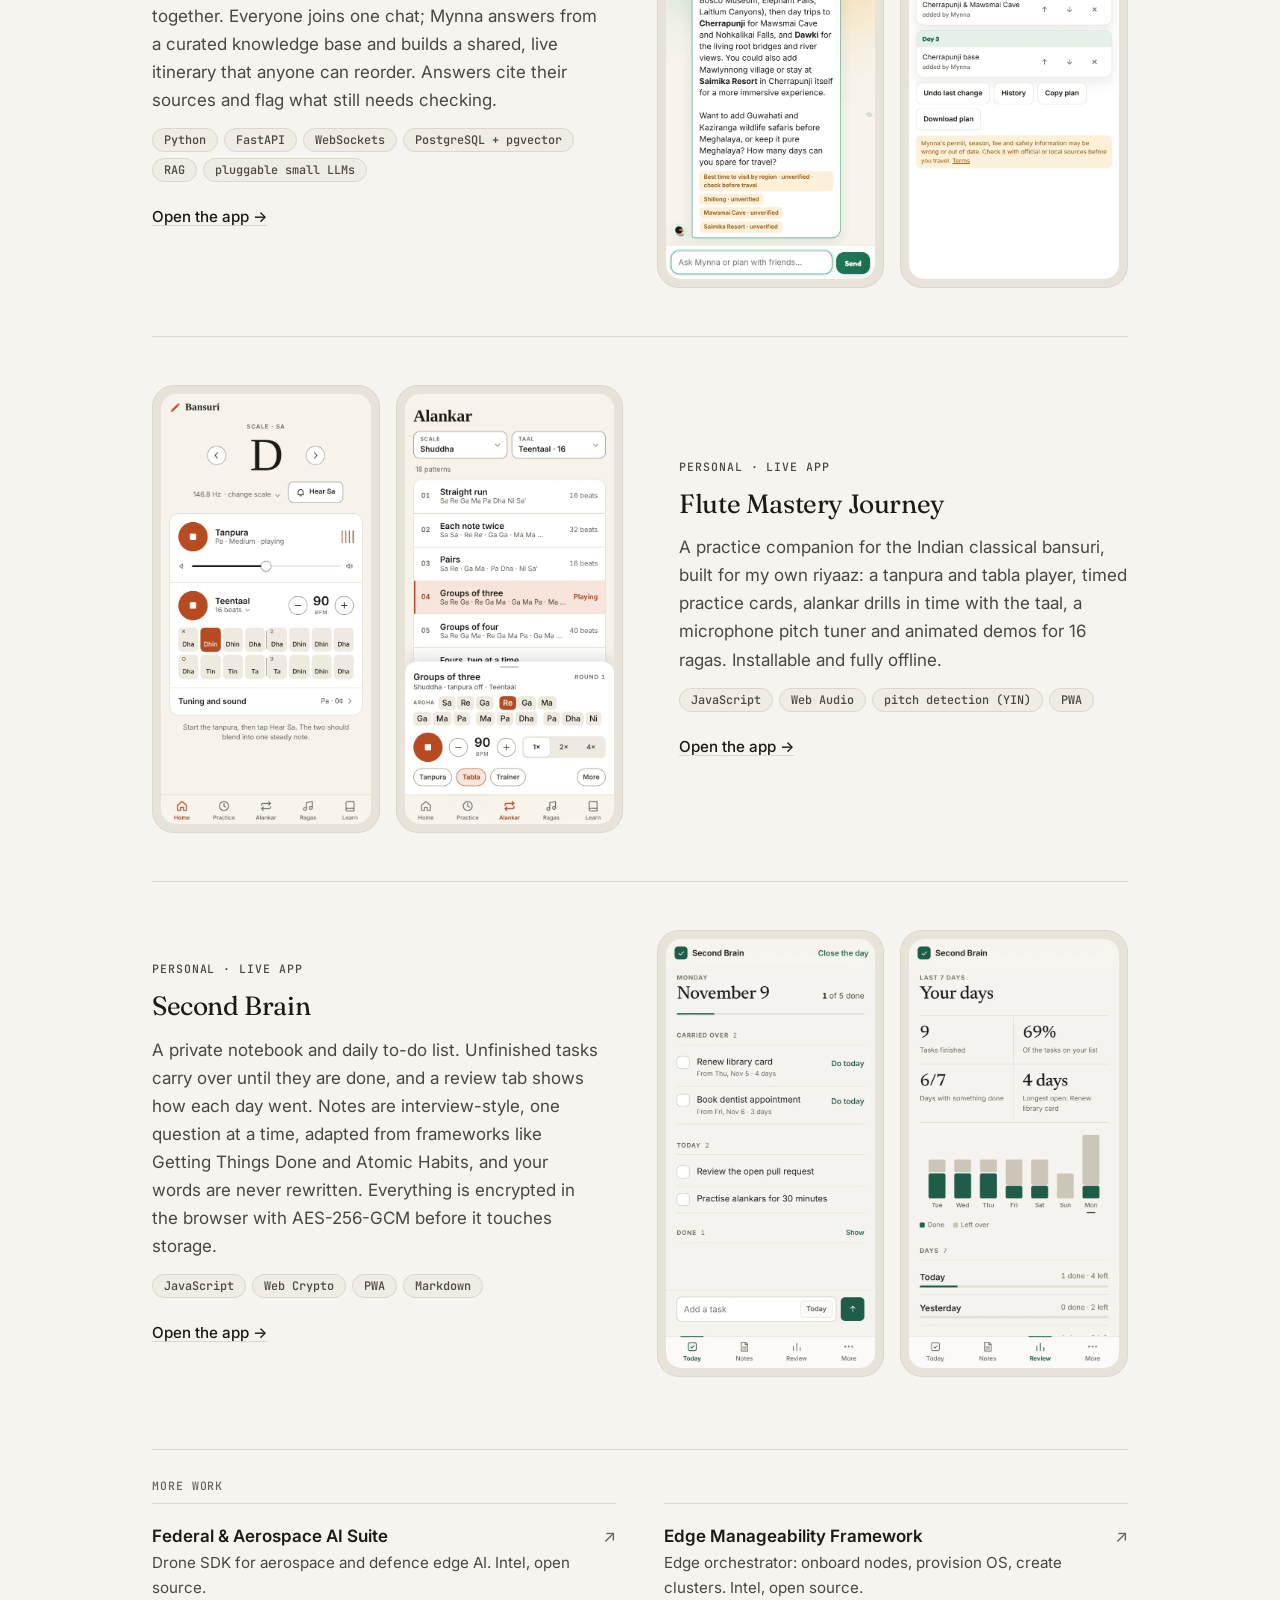
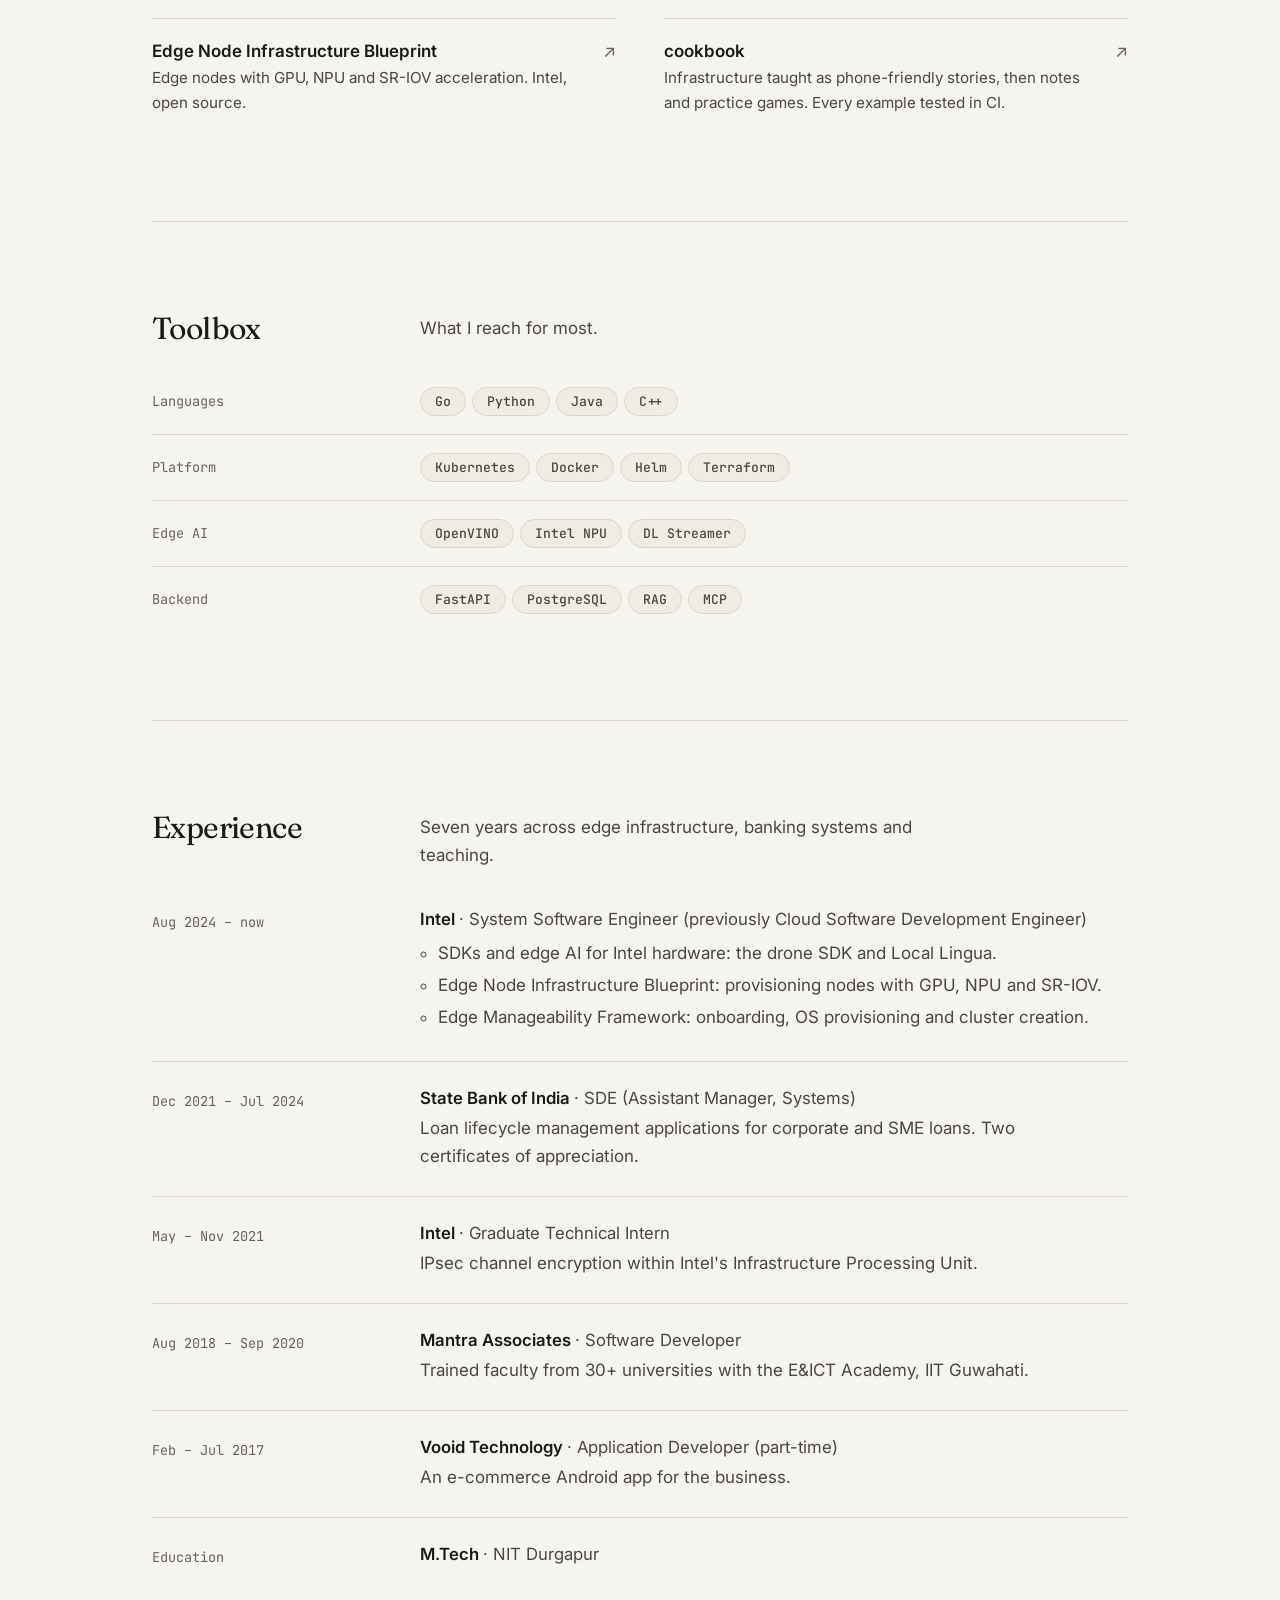
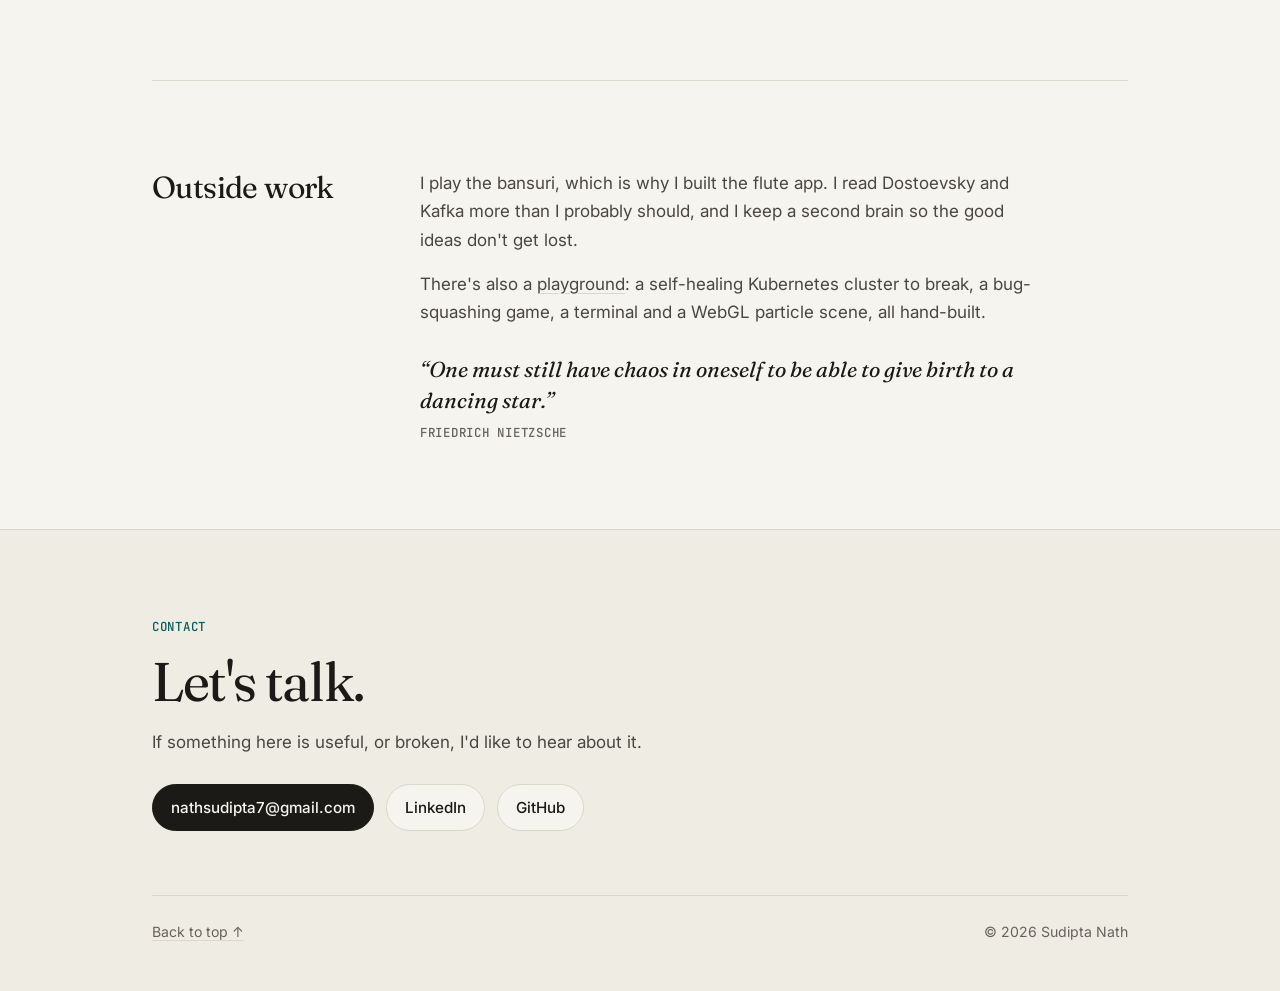
==== commit cd45d175: "Refresh the main site: new intro and title, nav, tags, toolbox and contact - Intro now reads System " ====
--- a/docs/index.html
+++ b/docs/index.html
@@ -3,23 +3,24 @@
 <head>
   <meta charset="utf-8">
   <meta name="viewport" content="width=device-width, initial-scale=1">
-  <title>Sudipta Nath · Software Engineer</title>
+  <title>Sudipta Nath · System Software Engineer</title>
   <script>
     // Old links to the games (/#game, /#k8s, ...) now live on the playground page.
     (function () {
       var h = location.hash.slice(1);
       if (["play", "game", "k8s", "terminal", "solver"].indexOf(h) !== -1) location.replace("play/#" + (h === "solver" ? "lab" : h));
       try { var t = localStorage.getItem("theme"); if (t) document.documentElement.dataset.theme = t; } catch (e) {}
+      document.documentElement.classList.add("js");
       var r = document.documentElement; r.dataset.mode = (r.dataset.theme || (matchMedia("(prefers-color-scheme: dark)").matches ? "dark" : "light"));
     })();
   </script>
-  <meta name="description" content="Sudipta Nath, software engineer at Intel building SDKs and edge AI for Intel hardware. Previously State Bank of India. Projects: Local Lingua, Mynna, Flute Mastery Journey, Second Brain.">
+  <meta name="description" content="Sudipta Nath, system software engineer at Intel building SDKs and edge AI for Intel hardware. Previously cloud software development at Intel and State Bank of India. Projects: Local Lingua, Mynna, Flute Mastery Journey, Second Brain.">
   <meta name="theme-color" content="#f6f4ef" media="(prefers-color-scheme: light)">
   <meta name="theme-color" content="#141412" media="(prefers-color-scheme: dark)">
   <link rel="canonical" href="https://xudipta.github.io/xudipta/">
   <meta property="og:type" content="website">
   <meta property="og:url" content="https://xudipta.github.io/xudipta/">
-  <meta property="og:title" content="Sudipta Nath · Software Engineer">
+  <meta property="og:title" content="Sudipta Nath · System Software Engineer">
   <meta property="og:description" content="I build software that runs at the edge: on real hardware, on flaky links, with nobody on site.">
   <meta property="og:image" content="https://xudipta.github.io/xudipta/og.jpg">
   <meta property="og:image:width" content="1200">
@@ -29,11 +30,11 @@
   <link rel="preconnect" href="https://fonts.googleapis.com">
   <link rel="preconnect" href="https://fonts.gstatic.com" crossorigin>
   <link rel="stylesheet" href="https://fonts.googleapis.com/css2?family=Fraunces:ital,opsz,wght@0,9..144,400;0,9..144,500;1,9..144,400&family=Inter:wght@400;500;600&family=JetBrains+Mono:wght@400;500&display=swap">
-  <link rel="stylesheet" href="site.css?v=20261111">
+  <link rel="stylesheet" href="site.css?v=20261120">
 </head>
 <body>
 <a class="skip" href="#work">Skip to content</a>
-<header><div class="wrap">
+<header id="top"><div class="wrap">
   <a class="name" href="./">Sudipta Nath</a>
   <div class="nav-right">
     <nav aria-label="Sections">
@@ -50,20 +51,20 @@
 <main class="wrap">
   <div class="hero">
     <div>
-      <p class="eyebrow">Software Engineer · Intel</p>
-      <h1>I build software that runs <em>at the edge</em>: on real hardware, on flaky links, with nobody on site.</h1>
-      <p class="lede">At Intel I work on SDKs and edge AI for Intel CPUs, GPUs and NPUs, from a drone SDK to an offline translator. Before that I built loan-lifecycle systems at State Bank of India. Seven years in, I still like the bug more than the fix.</p>
+      <p class="eyebrow">Intel · System Software Engineer</p>
+      <h1>System software engineer, building SDKs and <em>edge AI</em> for Intel hardware.</h1>
+      <p class="lede">From a drone SDK to an offline translator, I write the software that makes Intel CPUs, GPUs and NPUs useful. Before this I worked in cloud software development at Intel, and before that as an application developer at State Bank of India.</p>
       <div class="links">
-        <a href="mailto:nathsudipta7@gmail.com">nathsudipta7@gmail.com</a>
-        <a href="https://www.linkedin.com/in/sudipta-nath-412833136/" rel="noopener">LinkedIn</a>
-        <a href="https://github.com/xudipta" rel="noopener">GitHub</a>
+        <a class="btn primary" href="mailto:nathsudipta7@gmail.com">nathsudipta7@gmail.com</a>
+        <a class="btn" href="https://www.linkedin.com/in/sudipta-nath-412833136/" rel="noopener">LinkedIn</a>
+        <a class="btn" href="https://github.com/xudipta" rel="noopener">GitHub</a>
       </div>
     </div>
     <aside class="now" aria-label="At a glance">
       <h2>Now</h2>
       <p><span class="dot"></span>SDKs &amp; edge AI at Intel</p>
       <h2>Previously</h2>
-      <p>State Bank of India<br>Intel (intern)<br>Mantra Associates</p>
+      <p>Cloud software development, Intel<br>State Bank of India<br>Intel (intern)</p>
       <h2>Based in</h2>
       <p>India</p>
     </aside>
@@ -72,7 +73,7 @@
   <section id="work">
     <div class="sec-head"><h2 class="title">Selected work</h2><p>Open-source projects from my work at Intel, and things I build for myself.</p></div>
 
-    <article class="work">
+    <article class="work reveal">
       <figure class="shot">
 <svg viewBox="0 0 560 326" role="img" aria-label="Local Lingua architecture: the browser talks to a FastAPI pipeline orchestrator in Docker. The orchestrator runs six pluggable stages: speech to text, translation, text sentiment, voice emotion, text to speech and a mission-cue LLM. From the settings page you choose any model for each stage and whether it runs on the CPU, the integrated GPU or the NPU of an Intel Panther Lake SoC, through OpenVINO.">
           <defs><marker id="arr" viewBox="0 0 8 8" refX="7" refY="4" markerWidth="7" markerHeight="7" orient="auto"><path class="dg-head" d="M0 0 8 4 0 8z"/></marker></defs>
@@ -103,12 +104,12 @@
         <p class="kind">Intel · open source</p>
         <h3>Local Lingua</h3>
         <p>Offline voice translation and sentiment analysis in 15+ languages, on one Intel laptop. Each stage of the pipeline is a slot: from the settings page you pick any model for it and the chip it runs on (CPU, integrated GPU or NPU). Nothing leaves the device.</p>
-        <p class="stack">OpenVINO, Hugging Face models, Python, FastAPI, Docker, SQLite</p>
+        <ul class="tags" aria-label="Built with"><li>OpenVINO</li><li>Hugging Face models</li><li>Python</li><li>FastAPI</li><li>Docker</li><li>SQLite</li></ul>
         <a class="go" href="https://github.com/open-edge-platform/edge-developer-kit-reference-scripts/tree/main/samples/ai/local-lingua" rel="noopener">View on GitHub →</a>
       </div>
     </article>
 
-    <article class="work flip">
+    <article class="work flip reveal">
       <div class="shot duo">
         <figure class="shot phone"><img class="lt" src="img/mynna-chat-light.webp" width="560" height="1147" loading="lazy" alt="Mynna suggesting a five-day Meghalaya trip in December, with its sources flagged"><img class="dk" src="img/mynna-chat-dark.webp" width="560" height="1147" loading="lazy" alt="Mynna suggesting a five-day Meghalaya trip in December, with its sources flagged"></figure>
         <figure class="shot phone"><img class="lt" src="img/mynna-plan-light.webp" width="560" height="1147" loading="lazy" alt="Mynna's shared trip plan, editable by everyone in the trip"><img class="dk" src="img/mynna-plan-dark.webp" width="560" height="1147" loading="lazy" alt="Mynna's shared trip plan, editable by everyone in the trip"></figure>
@@ -117,12 +118,12 @@
         <p class="kind">OxomiAi · live product</p>
         <h3>Mynna</h3>
         <p>A trip planner for Northeast India that friends use together. Everyone joins one chat; Mynna answers from a curated knowledge base and builds a shared, live itinerary that anyone can reorder. Answers cite their sources and flag what still needs checking.</p>
-        <p class="stack">Python, FastAPI, WebSockets, PostgreSQL + pgvector, RAG, pluggable small LLMs</p>
+        <ul class="tags" aria-label="Built with"><li>Python</li><li>FastAPI</li><li>WebSockets</li><li>PostgreSQL + pgvector</li><li>RAG</li><li>pluggable small LLMs</li></ul>
         <a class="go" href="https://trip.mynna.chat" rel="noopener">Open the app →</a>
       </div>
     </article>
 
-    <article class="work">
+    <article class="work reveal">
       <div class="shot duo">
         <figure class="shot phone"><img class="lt" src="img/flute-home-light.webp" width="560" height="1147" loading="lazy" alt="Flute Mastery Journey on a phone: the Home tab, a Tanpura and Teentaal playing together, with the scale D in large type and the beat grid"><img class="dk" src="img/flute-home-dark.webp" width="560" height="1147" loading="lazy" alt="Flute Mastery Journey on a phone: the Home tab, a Tanpura and Teentaal playing together, with the scale D in large type and the beat grid"></figure>
         <figure class="shot phone"><img class="lt" src="img/flute-alankar-light.webp" width="560" height="1147" loading="lazy" alt="Flute Mastery Journey on a phone: the Alankar tab, a list of practice patterns with a player that lights up the current note"><img class="dk" src="img/flute-alankar-dark.webp" width="560" height="1147" loading="lazy" alt="Flute Mastery Journey on a phone: the Alankar tab, a list of practice patterns with a player that lights up the current note"></figure>
@@ -130,13 +131,13 @@
       <div>
         <p class="kind">Personal · live app</p>
         <h3>Flute Mastery Journey</h3>
-        <p>A practice companion for the Indian classical bansuri, built for my own riyaaz. It opens on a tanpura and tabla player with a big scale button; swipe through timed practice cards, drill alankar patterns in time with the taal, check your pitch with the microphone tuner, and watch animated demos for 16 ragas. Installable and fully offline.</p>
-        <p class="stack">JavaScript, Web Audio, pitch detection (YIN), PWA</p>
+        <p>A practice companion for the Indian classical bansuri, built for my own riyaaz: a tanpura and tabla player, timed practice cards, alankar drills in time with the taal, a microphone pitch tuner and animated demos for 16 ragas. Installable and fully offline.</p>
+        <ul class="tags" aria-label="Built with"><li>JavaScript</li><li>Web Audio</li><li>pitch detection (YIN)</li><li>PWA</li></ul>
         <a class="go" href="https://xudipta.github.io/Flute-Mastery-Journey/" rel="noopener">Open the app →</a>
       </div>
     </article>
 
-    <article class="work flip">
+    <article class="work flip reveal">
       <div class="shot duo">
         <figure class="shot phone"><img class="lt" src="img/second-brain-today-light.webp" width="560" height="1147" loading="lazy" alt="Second Brain on a phone: today's to-do list, with two unfinished tasks carried over from earlier days, each showing how long it has waited"><img class="dk" src="img/second-brain-today-dark.webp" width="560" height="1147" loading="lazy" alt="Second Brain on a phone: today's to-do list, with two unfinished tasks carried over from earlier days, each showing how long it has waited"></figure>
         <figure class="shot phone"><img class="lt" src="img/second-brain-review-light.webp" width="560" height="1147" loading="lazy" alt="Second Brain's review tab on a phone: tasks finished over the last seven days, a bar chart of what was done and left over each day, and a list of days"><img class="dk" src="img/second-brain-review-dark.webp" width="560" height="1147" loading="lazy" alt="Second Brain's review tab on a phone: tasks finished over the last seven days, a bar chart of what was done and left over each day, and a list of days"></figure>
@@ -144,43 +145,54 @@
       <div>
         <p class="kind">Personal · live app</p>
         <h3>Second Brain</h3>
-        <p>A private notebook and daily to-do list. Tasks you do not finish carry over to the next day until they are done, and a review tab shows how each day went. Notes are interview-style: one question at a time, with questions adapted from published frameworks such as deliberate practice, Getting Things Done and Atomic Habits, and your words are never rewritten. Everything is encrypted in the browser with AES-256-GCM before it touches storage.</p>
-        <p class="stack">JavaScript, Web Crypto, PWA, Markdown</p>
+        <p>A private notebook and daily to-do list. Unfinished tasks carry over until they are done, and a review tab shows how each day went. Notes are interview-style, one question at a time, adapted from frameworks like Getting Things Done and Atomic Habits, and your words are never rewritten. Everything is encrypted in the browser with AES-256-GCM before it touches storage.</p>
+        <ul class="tags" aria-label="Built with"><li>JavaScript</li><li>Web Crypto</li><li>PWA</li><li>Markdown</li></ul>
         <a class="go" href="https://xudipta.github.io/second-brain-app/" rel="noopener">Open the app →</a>
       </div>
     </article>
 
+    <p class="kind more-kind">More work</p>
     <div class="more">
-      <a href="https://github.com/open-edge-platform/federal-and-aerospace-ai-suite" rel="noopener"><b>Federal &amp; Aerospace AI Suite</b><span>Drone SDK for aerospace and defence edge AI. Intel, open source.</span></a>
-      <a href="https://github.com/open-edge-platform/edge-manageability-framework" rel="noopener"><b>Edge Manageability Framework</b><span>Edge orchestrator: onboard nodes, provision OS, create clusters. Intel, open source.</span></a>
-      <a href="https://github.com/open-edge-platform/edge-node-infrastructure-blueprint" rel="noopener"><b>Edge Node Infrastructure Blueprint</b><span>Edge nodes with GPU, NPU and SR-IOV acceleration. Intel, open source.</span></a>
-      <a href="https://xudipta.github.io/cookbook/" rel="noopener"><b>cookbook</b><span>Infrastructure taught as phone-friendly stories, then notes and practice games. Every example tested in CI.</span></a>
+      <a href="https://github.com/open-edge-platform/federal-and-aerospace-ai-suite" rel="noopener"><b>Federal &amp; Aerospace AI Suite</b><span>Drone SDK for aerospace and defence edge AI. Intel, open source.</span><i aria-hidden="true">↗</i></a>
+      <a href="https://github.com/open-edge-platform/edge-manageability-framework" rel="noopener"><b>Edge Manageability Framework</b><span>Edge orchestrator: onboard nodes, provision OS, create clusters. Intel, open source.</span><i aria-hidden="true">↗</i></a>
+      <a href="https://github.com/open-edge-platform/edge-node-infrastructure-blueprint" rel="noopener"><b>Edge Node Infrastructure Blueprint</b><span>Edge nodes with GPU, NPU and SR-IOV acceleration. Intel, open source.</span><i aria-hidden="true">↗</i></a>
+      <a href="https://xudipta.github.io/cookbook/" rel="noopener"><b>cookbook</b><span>Infrastructure taught as phone-friendly stories, then notes and practice games. Every example tested in CI.</span><i aria-hidden="true">↗</i></a>
+    </div>
+  </section>
+
+  <section id="toolbox">
+    <div class="sec-head"><h2 class="title">Toolbox</h2><p>What I reach for most.</p></div>
+    <div class="kit">
+      <div class="kitrow reveal"><div class="when">Languages</div><ul class="tags"><li>Go</li><li>Python</li><li>Java</li><li>C++</li></ul></div>
+      <div class="kitrow reveal"><div class="when">Platform</div><ul class="tags"><li>Kubernetes</li><li>Docker</li><li>Helm</li><li>Terraform</li></ul></div>
+      <div class="kitrow reveal"><div class="when">Edge AI</div><ul class="tags"><li>OpenVINO</li><li>Intel NPU</li><li>DL Streamer</li></ul></div>
+      <div class="kitrow reveal"><div class="when">Backend</div><ul class="tags"><li>FastAPI</li><li>PostgreSQL</li><li>RAG</li><li>MCP</li></ul></div>
     </div>
   </section>
 
   <section id="experience">
     <div class="sec-head"><h2 class="title">Experience</h2><p>Seven years across edge infrastructure, banking systems and teaching.</p></div>
     <ol class="roles">
-      <li class="role"><div class="when">Aug 2024 – now</div><div>
-        <h3>Intel <span>· Software Engineer, Cloud Software Development</span></h3>
+      <li class="role reveal"><div class="when">Aug 2024 – now</div><div>
+        <h3>Intel <span>· System Software Engineer (previously Cloud Software Development Engineer)</span></h3>
         <ul>
           <li>SDKs and edge AI for Intel hardware: the drone SDK and Local Lingua.</li>
           <li>Edge Node Infrastructure Blueprint: provisioning nodes with GPU, NPU and SR-IOV.</li>
           <li>Edge Manageability Framework: onboarding, OS provisioning and cluster creation.</li>
         </ul></div></li>
-      <li class="role"><div class="when">Dec 2021 – Jul 2024</div><div>
+      <li class="role reveal"><div class="when">Dec 2021 – Jul 2024</div><div>
         <h3>State Bank of India <span>· SDE (Assistant Manager, Systems)</span></h3>
         <p>Loan lifecycle management applications for corporate and SME loans. Two certificates of appreciation.</p></div></li>
-      <li class="role"><div class="when">May – Nov 2021</div><div>
+      <li class="role reveal"><div class="when">May – Nov 2021</div><div>
         <h3>Intel <span>· Graduate Technical Intern</span></h3>
         <p>IPsec channel encryption within Intel's Infrastructure Processing Unit.</p></div></li>
-      <li class="role"><div class="when">Aug 2018 – Sep 2020</div><div>
+      <li class="role reveal"><div class="when">Aug 2018 – Sep 2020</div><div>
         <h3>Mantra Associates <span>· Software Developer</span></h3>
         <p>Trained faculty from 30+ universities with the E&amp;ICT Academy, IIT Guwahati.</p></div></li>
-      <li class="role"><div class="when">Feb – Jul 2017</div><div>
+      <li class="role reveal"><div class="when">Feb – Jul 2017</div><div>
         <h3>Vooid Technology <span>· Application Developer (part-time)</span></h3>
         <p>An e-commerce Android app for the business.</p></div></li>
-      <li class="role"><div class="when">Education</div><div>
+      <li class="role reveal"><div class="when">Education</div><div>
         <h3>M.Tech <span>· NIT Durgapur</span></h3></div></li>
     </ol>
   </section>
@@ -197,9 +209,18 @@
   </section>
 </main>
 
-<footer id="contact"><div class="wrap">
-  <div><h2>Let's talk.</h2><a href="mailto:nathsudipta7@gmail.com">nathsudipta7@gmail.com</a> · <a href="https://www.linkedin.com/in/sudipta-nath-412833136/" rel="noopener">LinkedIn</a> · <a href="https://github.com/xudipta" rel="noopener">GitHub</a></div>
-  <div style="align-self:end">© 2026 Sudipta Nath</div>
+<footer id="contact"><div class="wrap foot">
+  <div class="cta">
+    <p class="eyebrow">Contact</p>
+    <h2>Let's talk.</h2>
+    <p class="foot-lede">If something here is useful, or broken, I'd like to hear about it.</p>
+    <div class="links">
+      <a class="btn primary" href="mailto:nathsudipta7@gmail.com">nathsudipta7@gmail.com</a>
+      <a class="btn" href="https://www.linkedin.com/in/sudipta-nath-412833136/" rel="noopener">LinkedIn</a>
+      <a class="btn" href="https://github.com/xudipta" rel="noopener">GitHub</a>
+    </div>
+  </div>
+  <div class="foot-meta"><a href="#top">Back to top ↑</a><span>© 2026 Sudipta Nath</span></div>
 </div></footer>
 
 <script>
@@ -226,6 +247,28 @@
     });
     // Coming back with the browser's Back button restores the page from cache: undo the fade.
     addEventListener("pageshow", function () { document.body.classList.remove("leaving"); });
+
+    // Fade blocks in as they scroll into view, and mark the current section in the nav.
+    if ("IntersectionObserver" in window) {
+      var io = new IntersectionObserver(function (es) {
+        es.forEach(function (e) { if (e.isIntersecting) { e.target.classList.add("in"); io.unobserve(e.target); } });
+      }, { rootMargin: "0px 0px -8% 0px", threshold: 0.08 });
+      document.querySelectorAll(".reveal").forEach(function (el) { io.observe(el); });
+
+      var links = {};
+      document.querySelectorAll("nav a[href^='#']").forEach(function (a) { links[a.getAttribute("href").slice(1)] = a; });
+      var spy = new IntersectionObserver(function (es) {
+        es.forEach(function (e) {
+          if (!e.isIntersecting || !links[e.target.id]) return;
+          Object.keys(links).forEach(function (k) { links[k].removeAttribute("aria-current"); });
+          links[e.target.id].setAttribute("aria-current", "true");
+        });
+      }, { rootMargin: "-45% 0px -50% 0px" });
+      ["work", "experience", "outside", "contact"].forEach(function (id) { var el = document.getElementById(id); if (el) spy.observe(el); });
+      // Nothing is "current" while the hero is on screen.
+      var clearTop = function () { if (scrollY < 300) Object.keys(links).forEach(function (k) { links[k].removeAttribute("aria-current"); }); };
+      addEventListener("scroll", clearTop, { passive: true }); clearTop();
+    }
   })();
 </script>
 </body>
--- a/docs/site.css
+++ b/docs/site.css
@@ -1,6 +1,6 @@
 /* Main site: editorial, light by default with a dark theme. The playground (play/) has its own styles. */
 :root {
-  --paper: #f6f4ef; --paper-2: #efece4; --ink: #1b1a17; --ink-2: #4a4740; --muted: #75716a;
+  --paper: #f6f4ef; --paper-2: #efece4; --ink: #1b1a17; --ink-2: #4a4740; --muted: #67635c;
   --rule: #dcd7cc; --accent: #0f5e5a; --live: #2f9e6a; --frame: #e7e3d9;
   --serif: "Fraunces", Georgia, serif; --sans: "Inter", system-ui, sans-serif; --mono: "JetBrains Mono", ui-monospace, monospace;
   color-scheme: light;
@@ -28,12 +28,14 @@
 .skip:focus { left: 16px; top: 12px; background: var(--paper); padding: 6px 10px; z-index: 10; }
 
 /* nav */
-header { border-bottom: 1px solid var(--rule); }
+header { border-bottom: 1px solid var(--rule); position: sticky; top: 0; z-index: 20; background: color-mix(in srgb, var(--paper) 88%, transparent); -webkit-backdrop-filter: saturate(1.4) blur(10px); backdrop-filter: saturate(1.4) blur(10px); }
+section, footer { scroll-margin-top: 68px; }
 header .wrap { display: flex; align-items: center; justify-content: space-between; height: 68px; gap: 24px; }
 .name { font: 500 1.05rem var(--serif); text-decoration: none; letter-spacing: -0.01em; }
 .nav-right { display: flex; align-items: center; gap: 28px; }
 nav { display: flex; gap: 28px; font-size: 0.92rem; color: var(--ink-2); }
-nav a { text-decoration: none; }
+nav a { text-decoration: none; transition: color .15s; }
+nav a[aria-current] { color: var(--ink); text-decoration: underline; text-decoration-color: var(--accent); text-decoration-thickness: 2px; text-underline-offset: 9px; }
 .play-link { color: var(--accent); font-weight: 500; }
 .theme { display: grid; place-items: center; width: 34px; height: 34px; padding: 0; border: 1px solid var(--rule); border-radius: 50%; background: none; color: var(--ink-2); cursor: pointer; }
 .theme:hover { color: var(--accent); border-color: var(--accent); }
@@ -48,8 +50,12 @@
 h1 { font: 400 clamp(2.4rem, 5.2vw, 3.9rem)/1.08 var(--serif); letter-spacing: -0.025em; margin: 0 0 28px; }
 h1 em { font-style: italic; color: var(--accent); }
 .lede { font-size: 1.15rem; color: var(--ink-2); max-width: 600px; margin: 0 0 36px; }
-.links { display: flex; flex-wrap: wrap; gap: 10px 28px; font-size: 0.95rem; }
+.links { display: flex; flex-wrap: wrap; gap: 10px 12px; font-size: 0.95rem; }
 .links a { font-weight: 500; }
+.btn { display: inline-flex; align-items: center; padding: 10px 18px; border: 1px solid var(--rule); border-radius: 999px; text-decoration: none; background: var(--paper); transition: border-color .15s, color .15s, background .15s, transform .15s; }
+.btn:hover { border-color: var(--accent); color: var(--accent); transform: translateY(-1px); }
+.btn.primary { background: var(--ink); border-color: var(--ink); color: var(--paper); }
+.btn.primary:hover { background: var(--accent); border-color: var(--accent); color: var(--paper); }
 .now { border-left: 1px solid var(--rule); padding-left: 24px; font-size: 0.9rem; color: var(--ink-2); }
 .now h2 { font: 500 0.72rem var(--mono); letter-spacing: 0.08em; text-transform: uppercase; color: var(--muted); margin: 0 0 10px; }
 .now p { margin: 0 0 18px; }
@@ -78,8 +84,10 @@
 .kind { font: 500 0.72rem var(--mono); letter-spacing: 0.08em; text-transform: uppercase; color: var(--muted); margin: 0 0 10px; }
 .work h3 { font: 400 1.65rem/1.2 var(--serif); letter-spacing: -0.015em; margin: 0 0 14px; }
 .work p { margin: 0 0 14px; color: var(--ink-2); }
-.work .stack { font-size: 0.88rem; color: var(--muted); margin-bottom: 18px; }
+.tags { display: flex; flex-wrap: wrap; gap: 6px; list-style: none; margin: 0 0 20px; padding: 0; }
+.tags li { font: 500 0.74rem var(--mono); color: var(--ink-2); background: var(--paper-2); border: 1px solid var(--rule); border-radius: 999px; padding: 3px 11px; }
 .go { font-weight: 500; font-size: 0.95rem; }
+.go:hover { text-decoration-color: var(--accent); }
 
 /* pipeline diagram (Local Lingua) */
 .dg-bg { fill: var(--paper-2); }
@@ -99,10 +107,20 @@
 .dg-k { fill: var(--accent); font: 500 10px var(--mono); letter-spacing: .08em; }
 
 /* more work */
+.more-kind { margin-top: 24px; padding-top: 28px; border-top: 1px solid var(--rule); }
 .more { display: grid; grid-template-columns: repeat(2, 1fr); gap: 0 48px; margin-top: 8px; }
-.more a { display: block; padding: 18px 0; border-top: 1px solid var(--rule); text-decoration: none; }
-.more b { font-weight: 600; }
+.more a { position: relative; display: block; padding: 18px 32px 18px 0; border-top: 1px solid var(--rule); text-decoration: none; }
+.more b { font-weight: 600; transition: color .15s; }
+.more i { position: absolute; right: 0; top: 18px; font-style: normal; color: var(--muted); transition: transform .2s, color .15s; }
+.more a:hover b, .more a:hover i { color: var(--accent); }
+.more a:hover i { transform: translate(3px, -3px); }
 .more span { display: block; color: var(--ink-2); font-size: 0.95rem; }
+
+/* toolbox */
+.kitrow { display: grid; grid-template-columns: 220px 1fr; gap: 48px; align-items: baseline; padding: 18px 0; border-top: 1px solid var(--rule); }
+.kitrow:first-child { border-top: 0; padding-top: 0; }
+.kitrow .tags { margin: 0; }
+.kitrow .tags li { font-size: 0.82rem; padding: 5px 14px; }
 
 /* experience */
 .roles { list-style: none; margin: 0; padding: 0; }
@@ -121,9 +139,14 @@
 blockquote { margin: 28px 0 0; padding: 0; font: italic 400 1.35rem/1.45 var(--serif); color: var(--ink); max-width: 620px; }
 blockquote cite { display: block; margin-top: 8px; font: normal 500 0.78rem var(--mono); letter-spacing: 0.06em; text-transform: uppercase; color: var(--muted); }
 
-footer { border-top: 1px solid var(--rule); padding: 56px 0 72px; }
-footer .wrap { display: flex; justify-content: space-between; flex-wrap: wrap; gap: 16px; font-size: 0.9rem; color: var(--muted); }
-footer h2 { font: 400 1.9rem/1.2 var(--serif); color: var(--ink); margin: 0 0 14px; }
+footer { border-top: 1px solid var(--rule); background: var(--paper-2); padding: 88px 0 48px; }
+footer .foot { display: grid; gap: 64px; }
+footer .eyebrow { margin-bottom: 18px; }
+footer h2 { font: 400 clamp(2.2rem, 4.6vw, 3.4rem)/1.08 var(--serif); letter-spacing: -0.025em; color: var(--ink); margin: 0 0 16px; }
+.foot-lede { color: var(--ink-2); max-width: 520px; margin: 0 0 28px; }
+.foot .btn { background: var(--paper); }
+.foot .btn.primary { background: var(--ink); }
+.foot-meta { display: flex; justify-content: space-between; flex-wrap: wrap; gap: 12px; padding-top: 24px; border-top: 1px solid var(--rule); font-size: 0.88rem; color: var(--muted); }
 
 @media (max-width: 820px) {
   body { font-size: 16px; }
@@ -133,12 +156,19 @@
   .hero { grid-template-columns: 1fr; padding: 72px 0 64px; gap: 40px; }
   .now { border-left: 0; border-top: 1px solid var(--rule); padding: 24px 0 0; }
   section { padding: 64px 0; }
-  .sec-head, .role, .outside { grid-template-columns: 1fr; gap: 6px; }
+  .sec-head, .role, .outside, .kitrow { grid-template-columns: 1fr; gap: 6px; }
+  .more a { padding-right: 28px; }
+  footer { padding: 64px 0 40px; }
   .work, .work.flip { grid-template-columns: 1fr; gap: 28px; }
   .work.flip .shot { order: 0; }
   .more { grid-template-columns: 1fr; }
 }
+.js .reveal { opacity: 0; transform: translateY(14px); transition: opacity .6s ease, transform .6s ease; }
+.js .reveal.in { opacity: 1; transform: none; }
+@media print { .js .reveal { opacity: 1; transform: none; } header { position: static; } }
 @media (prefers-reduced-motion: reduce) {
   html { scroll-behavior: auto; }
   body { transition: none; }
+  .js .reveal { opacity: 1; transform: none; transition: none; }
+  .btn, .btn:hover { transform: none; }
 }
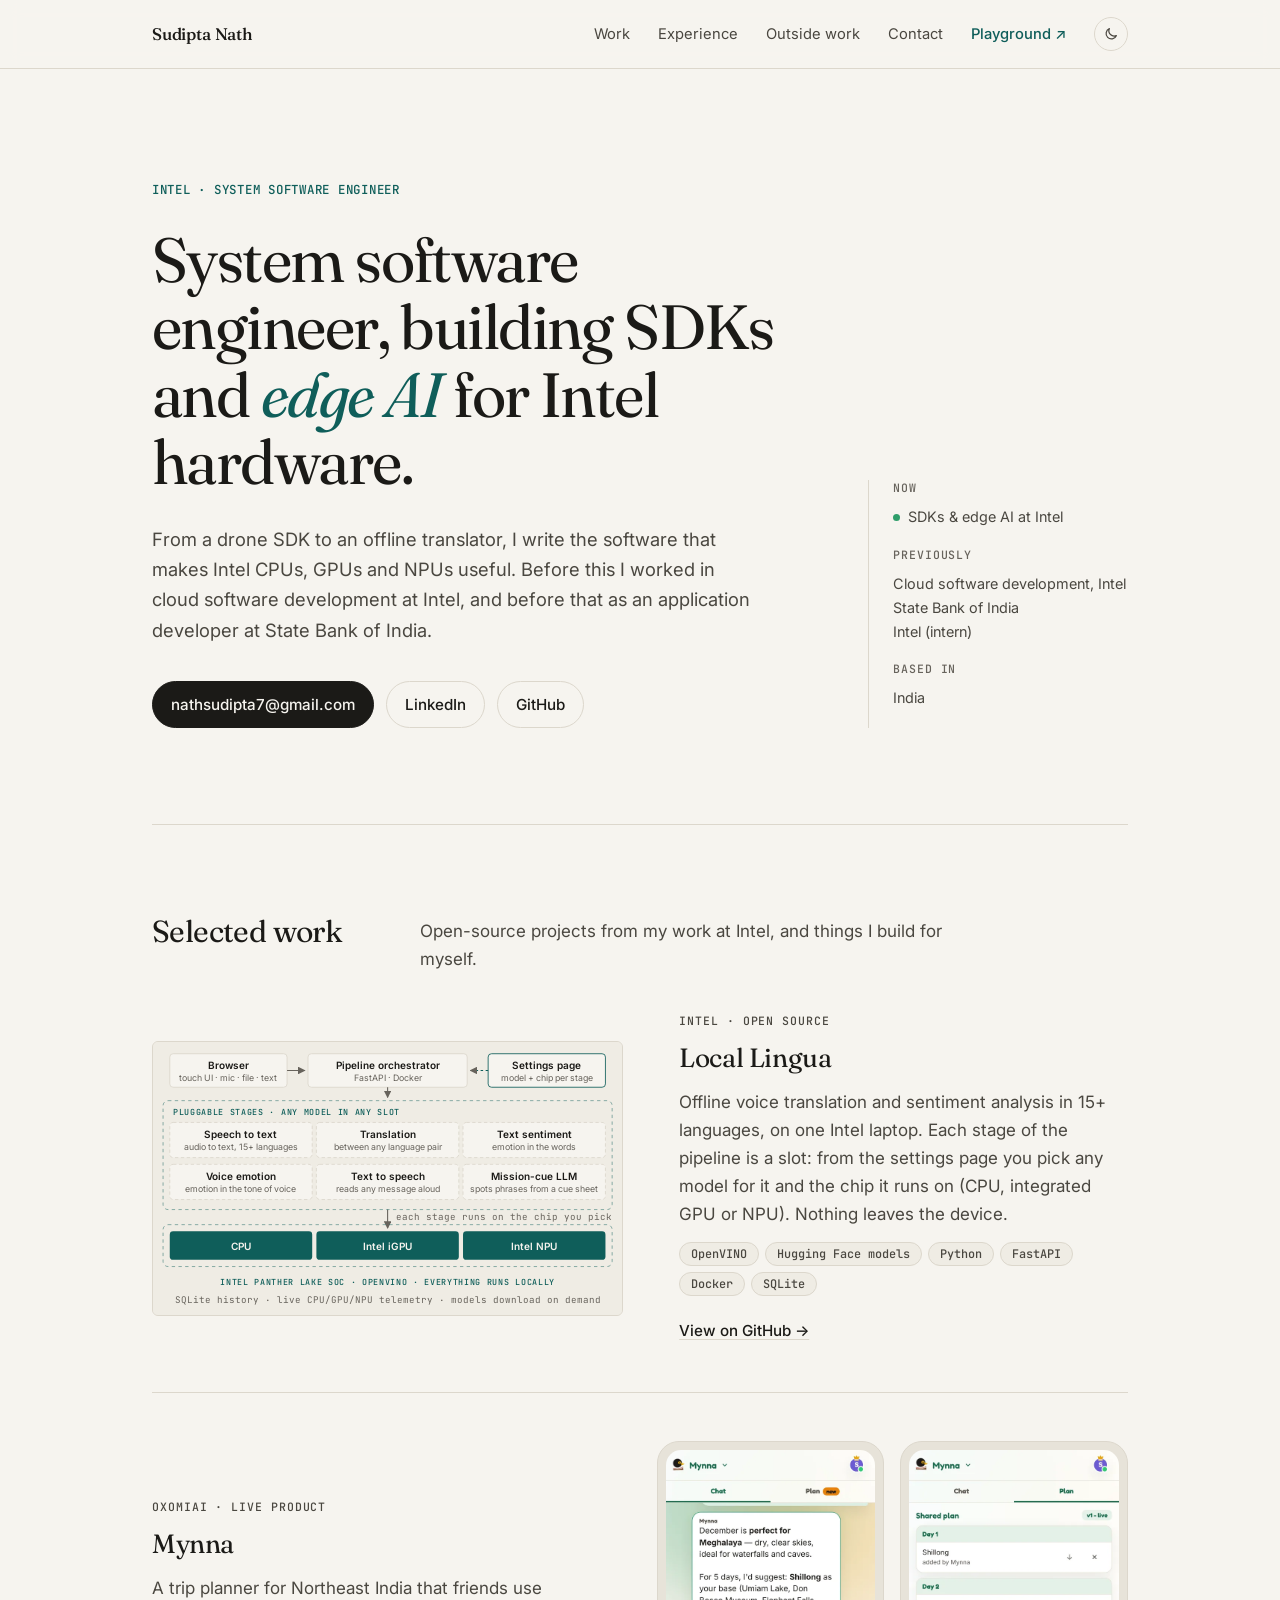
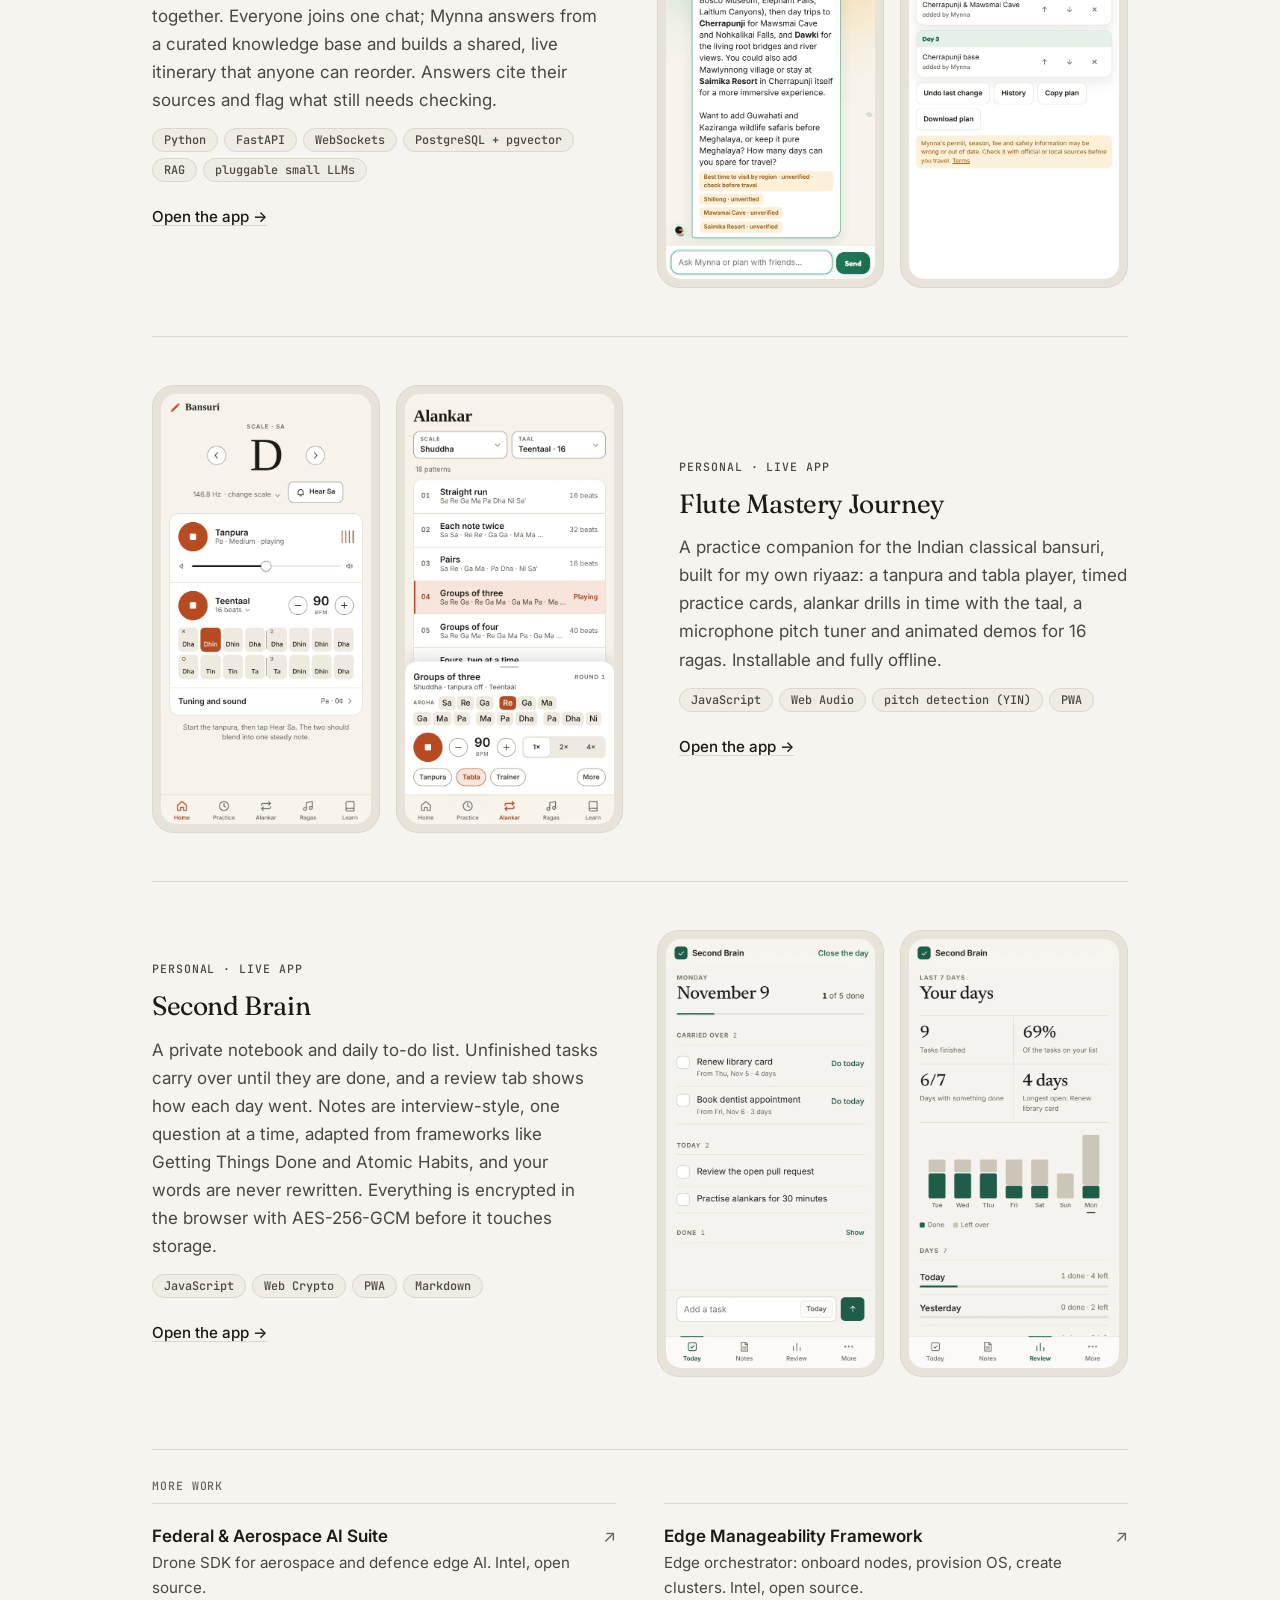
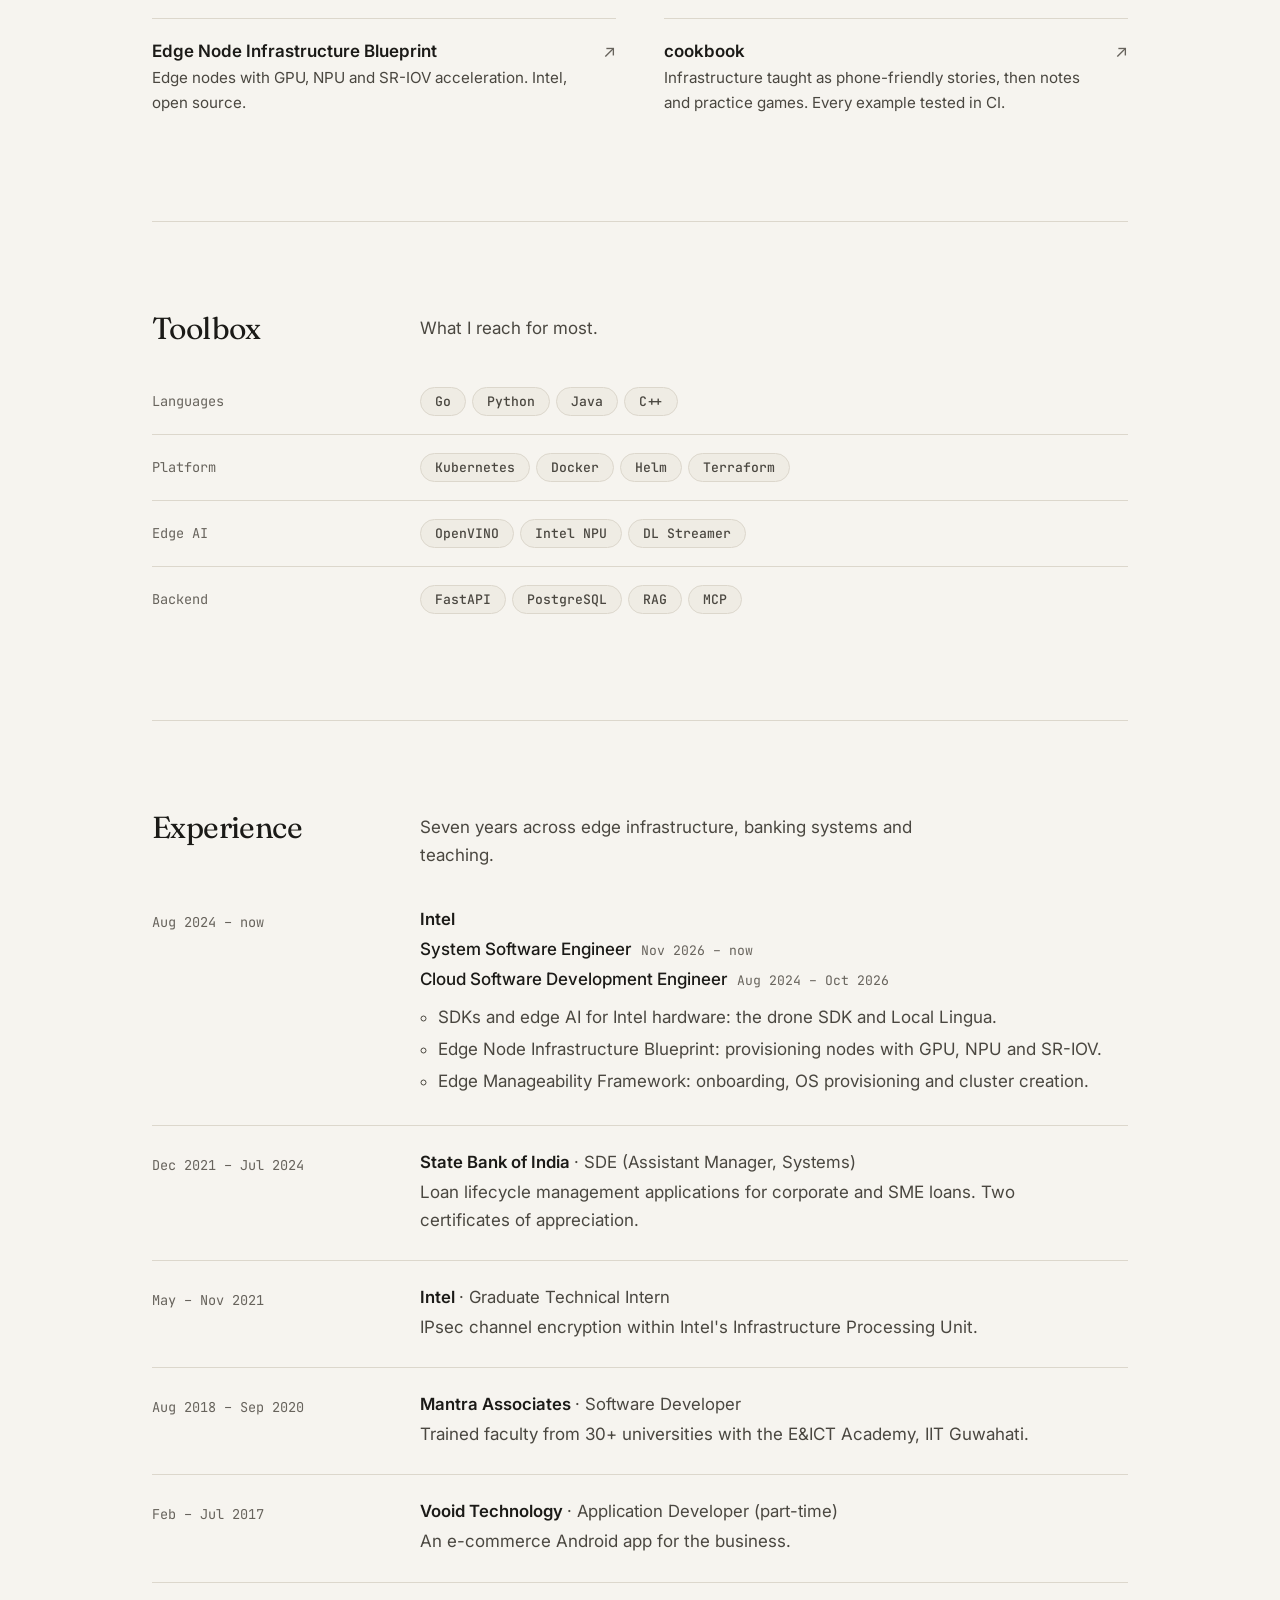
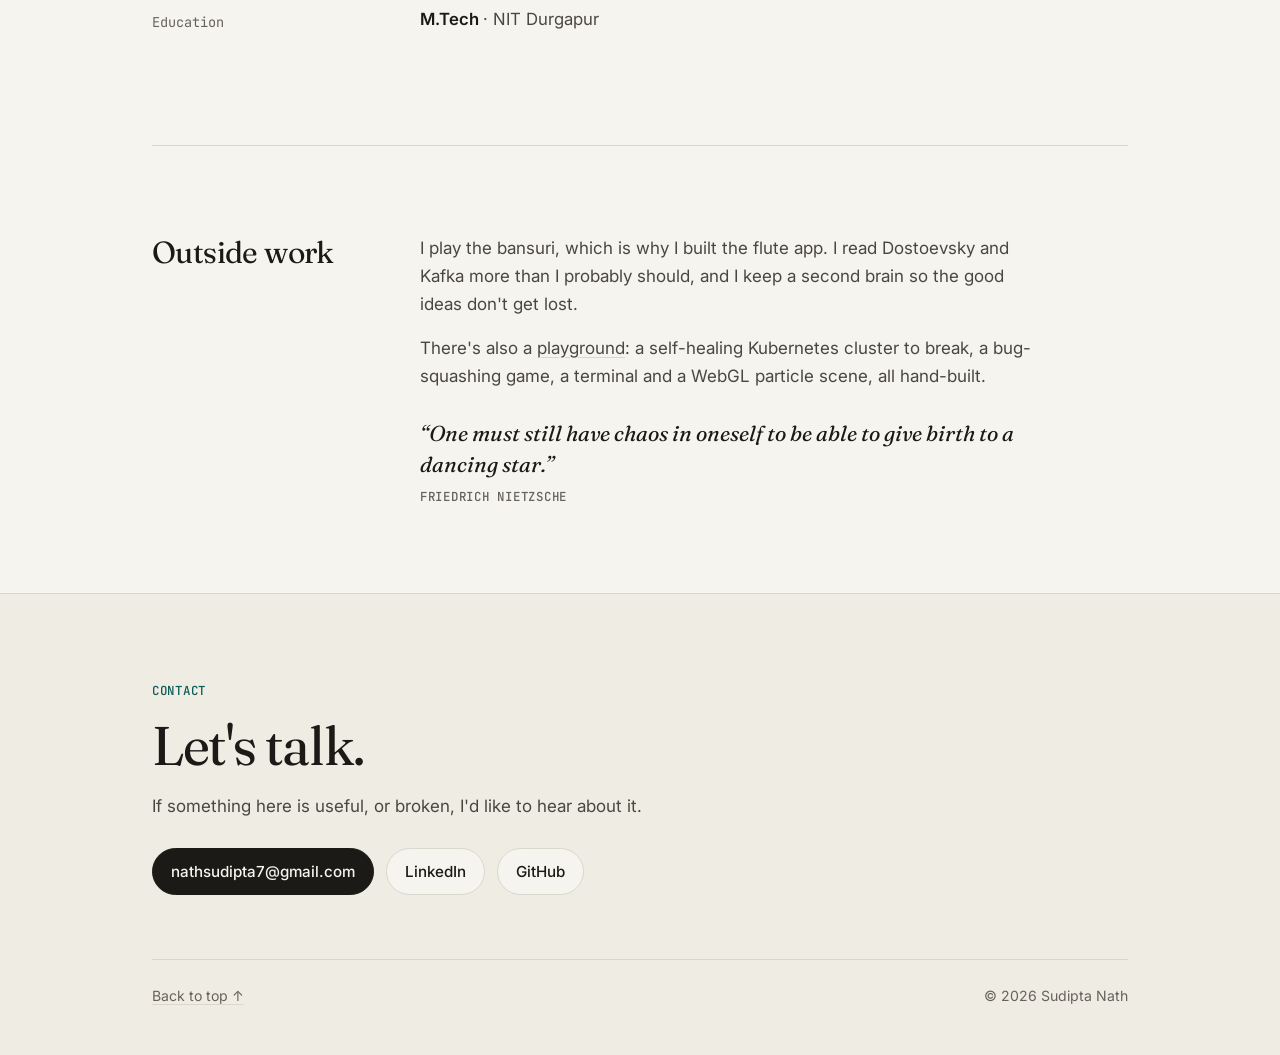
==== commit 90ca49ec: "Show both Intel titles with their dates in Experience System Software Engineer from Nov 2026 and Clo" ====
--- a/docs/index.html
+++ b/docs/index.html
@@ -30,7 +30,7 @@
   <link rel="preconnect" href="https://fonts.googleapis.com">
   <link rel="preconnect" href="https://fonts.gstatic.com" crossorigin>
   <link rel="stylesheet" href="https://fonts.googleapis.com/css2?family=Fraunces:ital,opsz,wght@0,9..144,400;0,9..144,500;1,9..144,400&family=Inter:wght@400;500;600&family=JetBrains+Mono:wght@400;500&display=swap">
-  <link rel="stylesheet" href="site.css?v=20261120">
+  <link rel="stylesheet" href="site.css?v=20261121">
 </head>
 <body>
 <a class="skip" href="#work">Skip to content</a>
@@ -174,7 +174,11 @@
     <div class="sec-head"><h2 class="title">Experience</h2><p>Seven years across edge infrastructure, banking systems and teaching.</p></div>
     <ol class="roles">
       <li class="role reveal"><div class="when">Aug 2024 – now</div><div>
-        <h3>Intel <span>· System Software Engineer (previously Cloud Software Development Engineer)</span></h3>
+        <h3>Intel</h3>
+        <ul class="titles">
+          <li><b>System Software Engineer</b><span>Nov 2026 – now</span></li>
+          <li><b>Cloud Software Development Engineer</b><span>Aug 2024 – Oct 2026</span></li>
+        </ul>
         <ul>
           <li>SDKs and edge AI for Intel hardware: the drone SDK and Local Lingua.</li>
           <li>Edge Node Infrastructure Blueprint: provisioning nodes with GPU, NPU and SR-IOV.</li>
--- a/docs/site.css
+++ b/docs/site.css
@@ -132,6 +132,10 @@
 .role p { margin: 6px 0 0; color: var(--ink-2); max-width: 640px; }
 .role ul { margin: 10px 0 0; padding-left: 18px; color: var(--ink-2); }
 .role li { margin: 4px 0; }
+.role .titles { list-style: none; padding: 0; margin: 6px 0 0; }
+.role .titles li { margin: 2px 0; color: var(--ink-2); }
+.role .titles b { font-weight: 500; color: var(--ink); }
+.role .titles span { font: 400 0.82rem var(--mono); color: var(--muted); margin-left: 10px; }
 
 /* outside */
 .outside { display: grid; grid-template-columns: 220px 1fr; gap: 48px; }
@@ -158,6 +162,8 @@
   section { padding: 64px 0; }
   .sec-head, .role, .outside, .kitrow { grid-template-columns: 1fr; gap: 6px; }
   .more a { padding-right: 28px; }
+  .role .titles li { margin: 6px 0; }
+  .role .titles span { display: block; margin: 0; }
   footer { padding: 64px 0 40px; }
   .work, .work.flip { grid-template-columns: 1fr; gap: 28px; }
   .work.flip .shot { order: 0; }
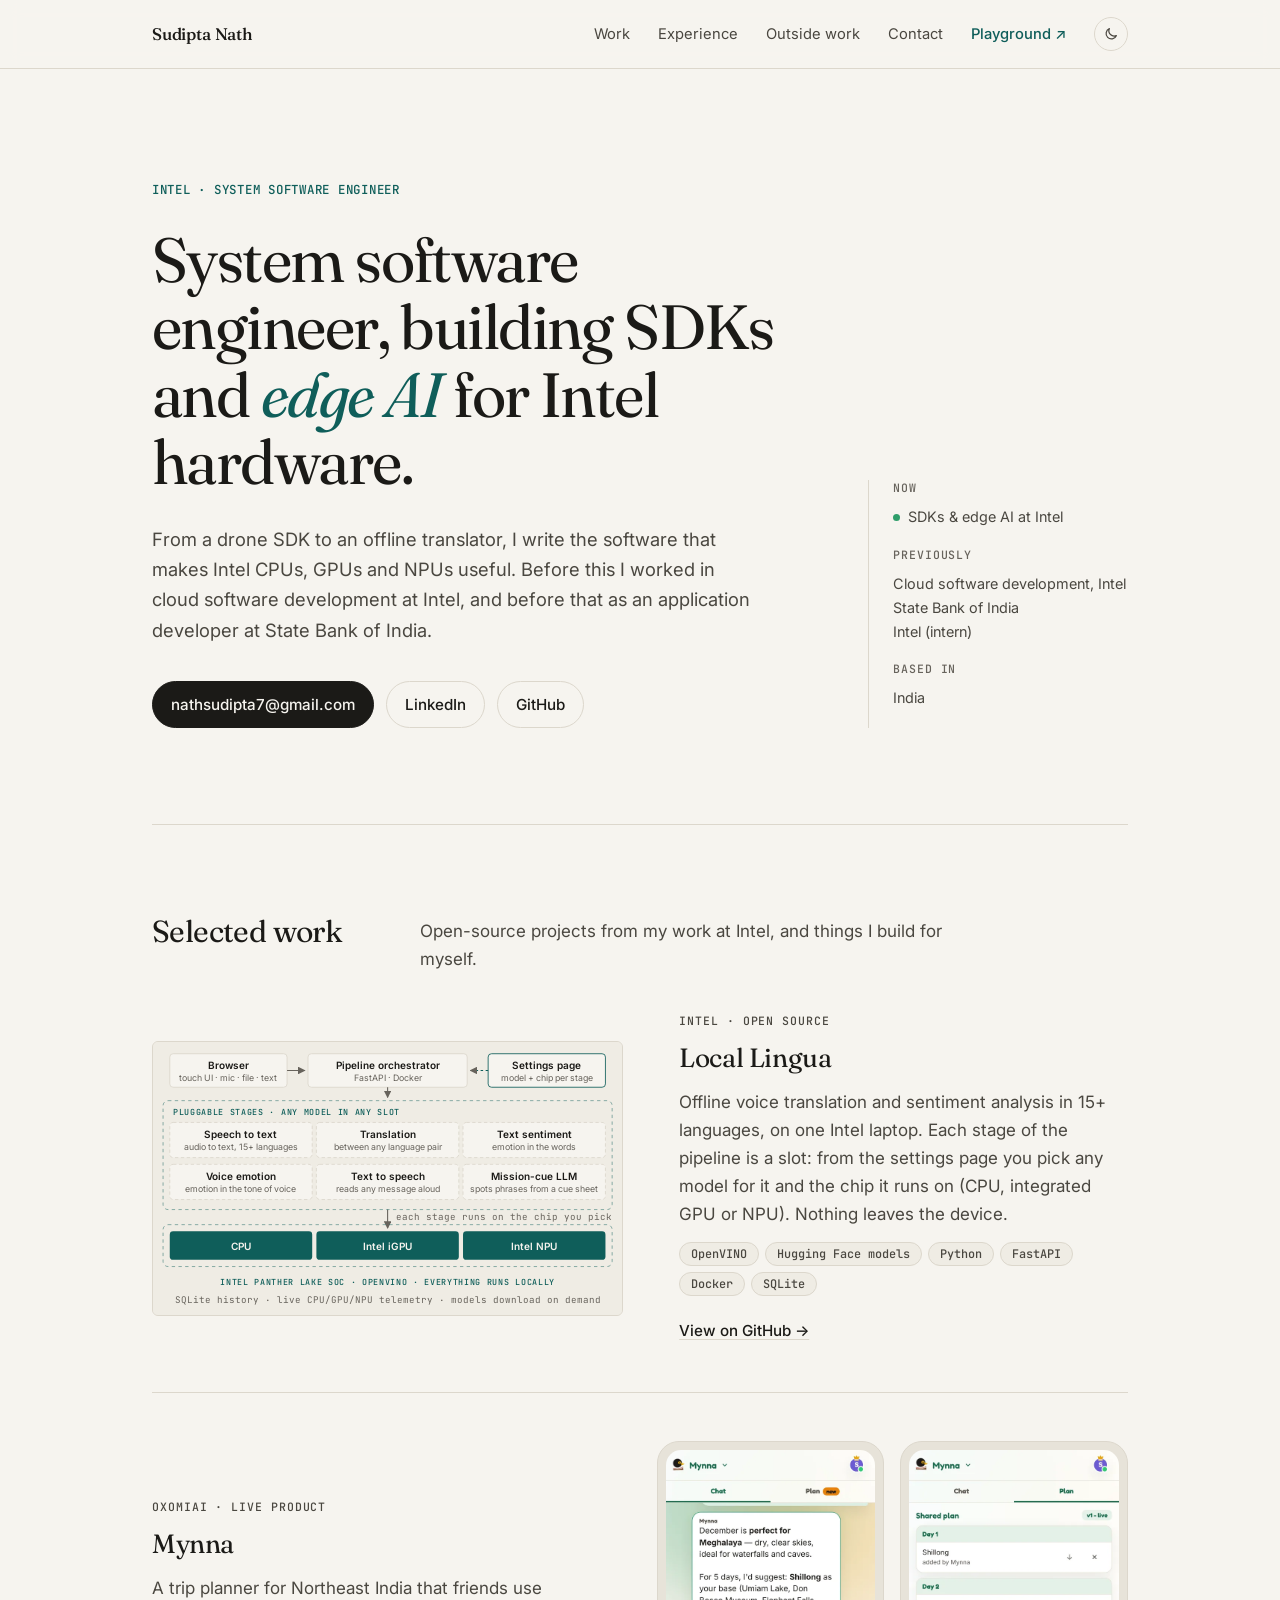
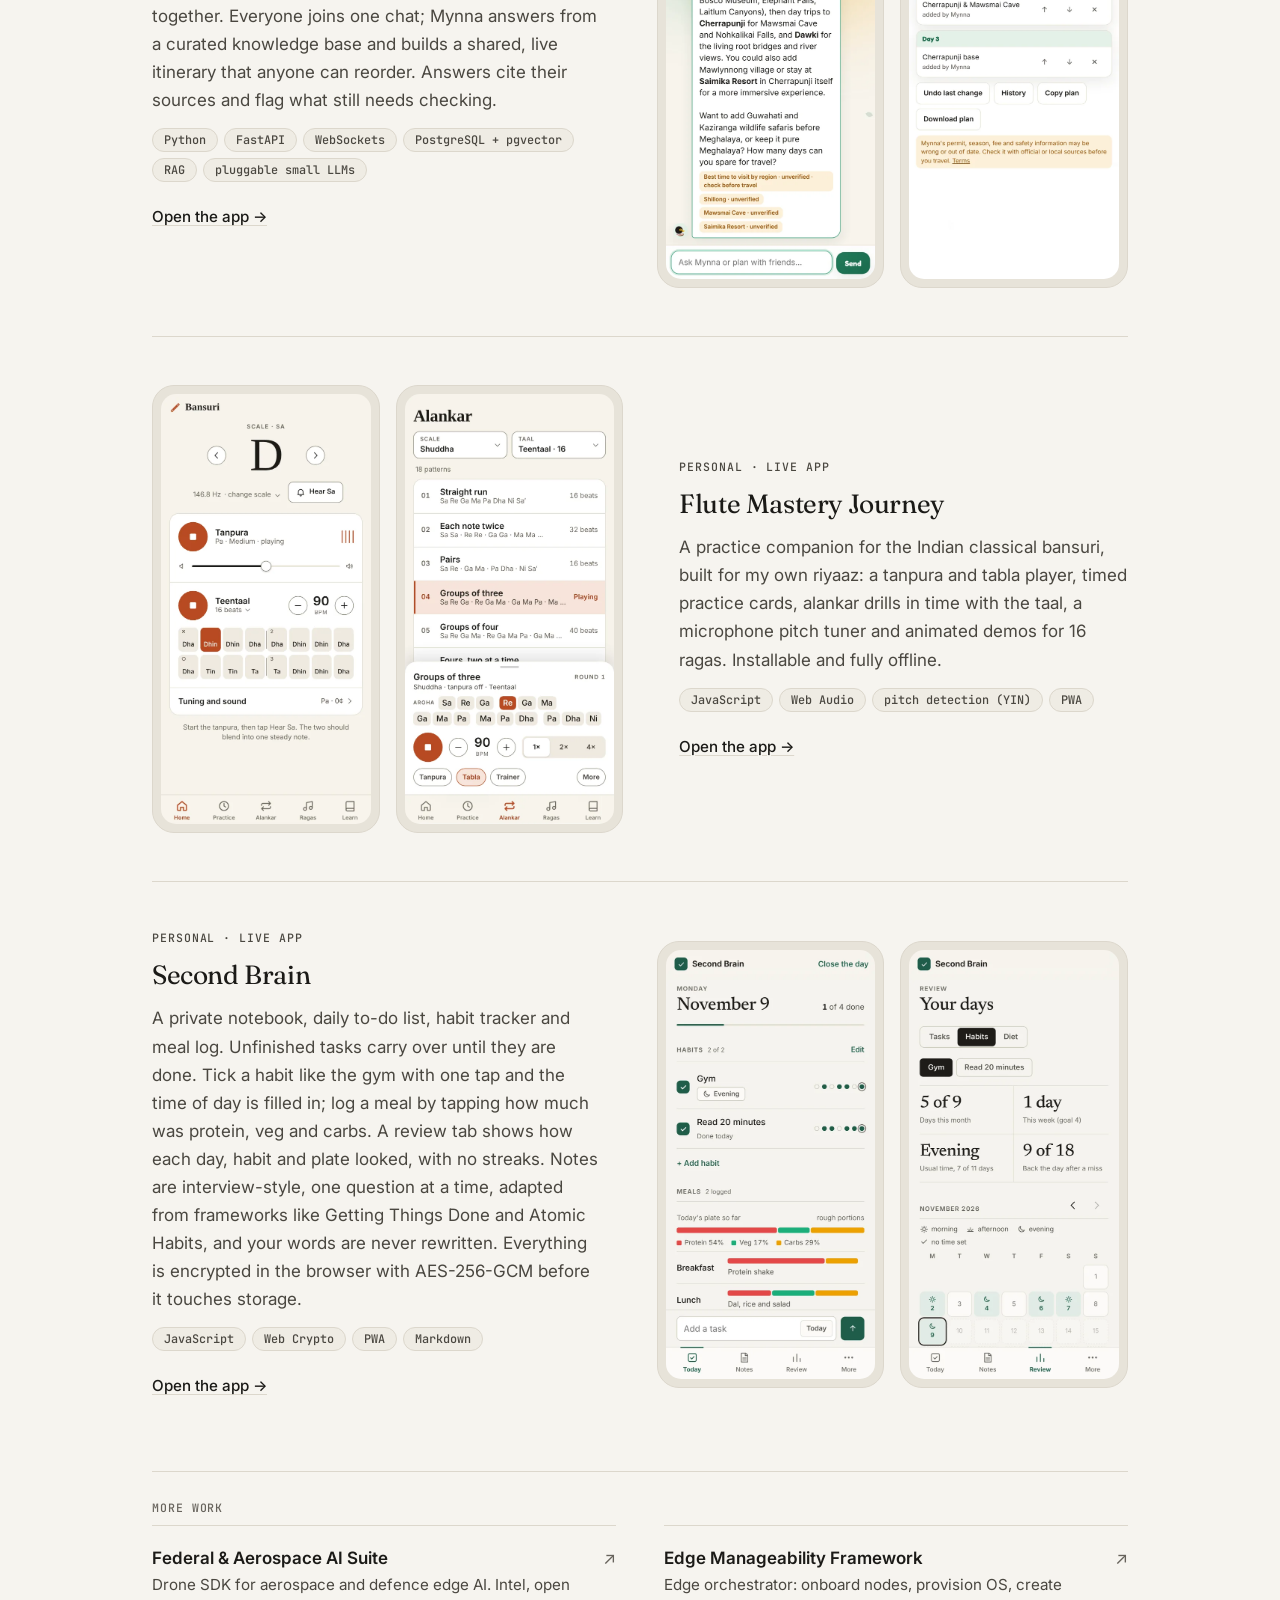
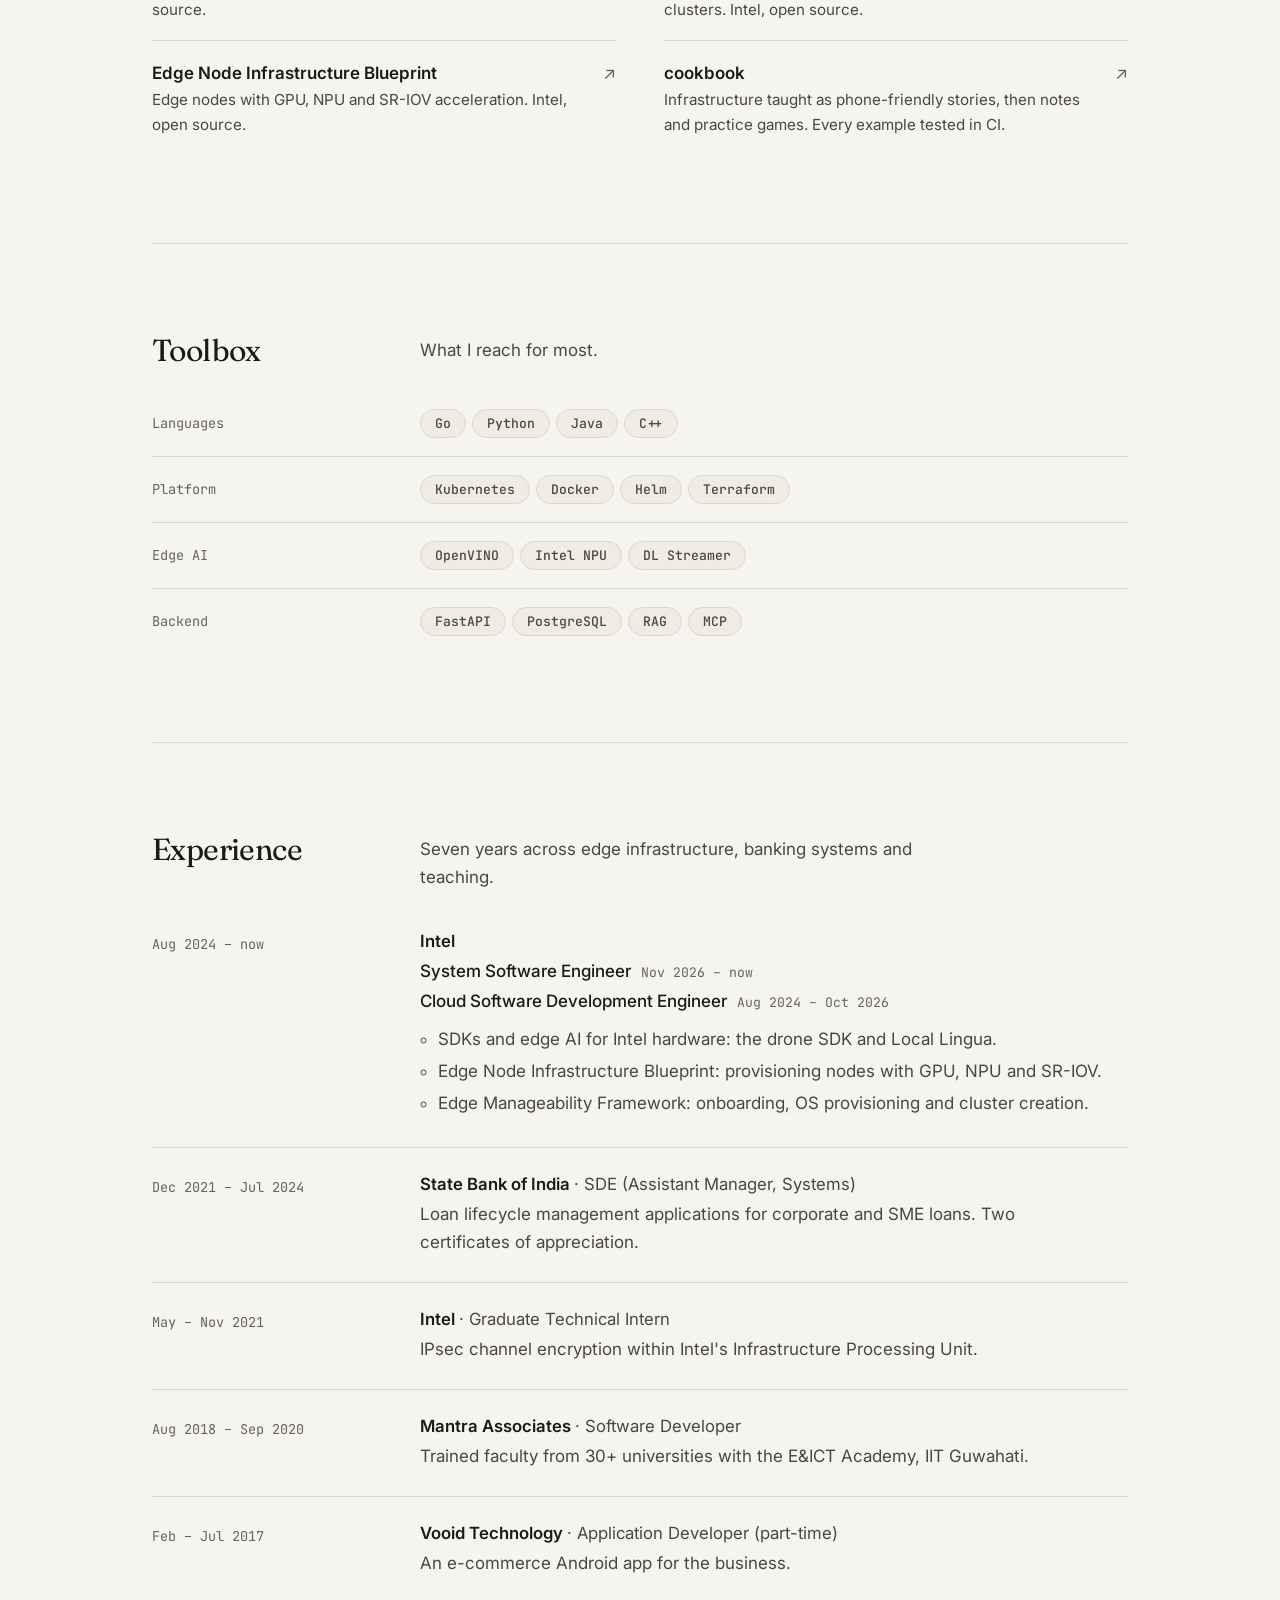
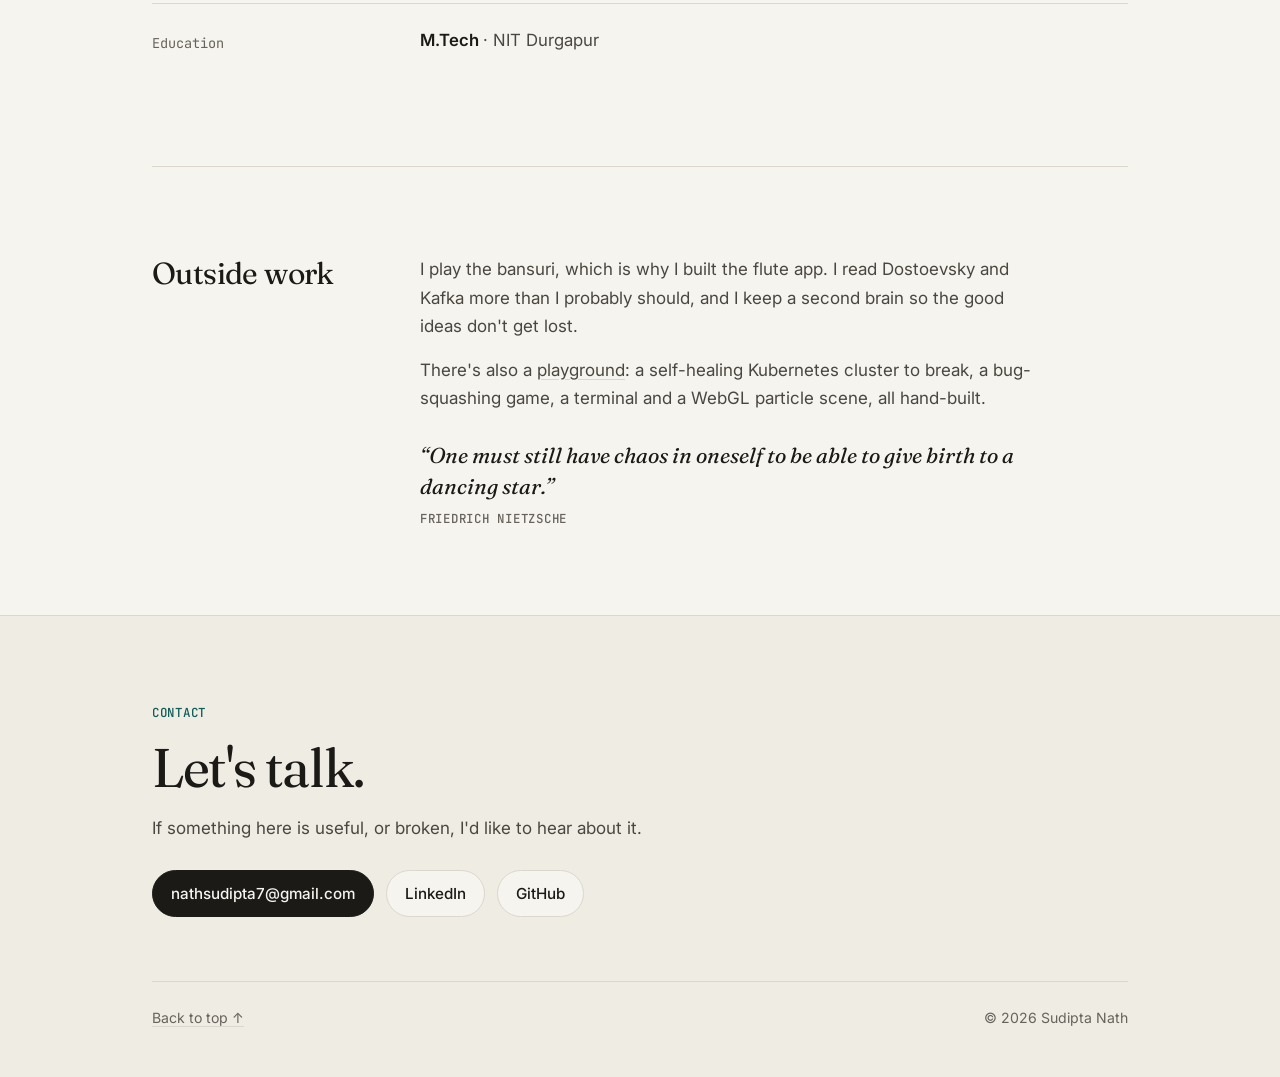
==== commit 11f44bf0: "Show habits and meals on the Second Brain card New Today and Review (Habits) screenshots in light an" ====
--- a/docs/index.html
+++ b/docs/index.html
@@ -139,13 +139,13 @@
 
     <article class="work flip reveal">
       <div class="shot duo">
-        <figure class="shot phone"><img class="lt" src="img/second-brain-today-light.webp" width="560" height="1147" loading="lazy" alt="Second Brain on a phone: today's to-do list, with two unfinished tasks carried over from earlier days, each showing how long it has waited"><img class="dk" src="img/second-brain-today-dark.webp" width="560" height="1147" loading="lazy" alt="Second Brain on a phone: today's to-do list, with two unfinished tasks carried over from earlier days, each showing how long it has waited"></figure>
-        <figure class="shot phone"><img class="lt" src="img/second-brain-review-light.webp" width="560" height="1147" loading="lazy" alt="Second Brain's review tab on a phone: tasks finished over the last seven days, a bar chart of what was done and left over each day, and a list of days"><img class="dk" src="img/second-brain-review-dark.webp" width="560" height="1147" loading="lazy" alt="Second Brain's review tab on a phone: tasks finished over the last seven days, a bar chart of what was done and left over each day, and a list of days"></figure>
+        <figure class="shot phone"><img class="lt" src="img/second-brain-today-light.webp" width="560" height="1147" loading="lazy" alt="Second Brain on a phone: today's habits ticked with one tap, today's plate of meals as a coloured bar split into protein, veg and carbs, and the start of the to-do list"><img class="dk" src="img/second-brain-today-dark.webp" width="560" height="1147" loading="lazy" alt="Second Brain on a phone: today's habits ticked with one tap, today's plate of meals as a coloured bar split into protein, veg and carbs, and the start of the to-do list"></figure>
+        <figure class="shot phone"><img class="lt" src="img/second-brain-habits-light.webp" width="560" height="1147" loading="lazy" alt="Second Brain's habits review on a phone: days done this month, this week against a goal, the usual time of day, and a month calendar"><img class="dk" src="img/second-brain-habits-dark.webp" width="560" height="1147" loading="lazy" alt="Second Brain's habits review on a phone: days done this month, this week against a goal, the usual time of day, and a month calendar"></figure>
       </div>
       <div>
         <p class="kind">Personal · live app</p>
         <h3>Second Brain</h3>
-        <p>A private notebook and daily to-do list. Unfinished tasks carry over until they are done, and a review tab shows how each day went. Notes are interview-style, one question at a time, adapted from frameworks like Getting Things Done and Atomic Habits, and your words are never rewritten. Everything is encrypted in the browser with AES-256-GCM before it touches storage.</p>
+        <p>A private notebook, daily to-do list, habit tracker and meal log. Unfinished tasks carry over until they are done. Tick a habit like the gym with one tap and the time of day is filled in; log a meal by tapping how much was protein, veg and carbs. A review tab shows how each day, habit and plate looked, with no streaks. Notes are interview-style, one question at a time, adapted from frameworks like Getting Things Done and Atomic Habits, and your words are never rewritten. Everything is encrypted in the browser with AES-256-GCM before it touches storage.</p>
         <ul class="tags" aria-label="Built with"><li>JavaScript</li><li>Web Crypto</li><li>PWA</li><li>Markdown</li></ul>
         <a class="go" href="https://xudipta.github.io/second-brain-app/" rel="noopener">Open the app →</a>
       </div>
